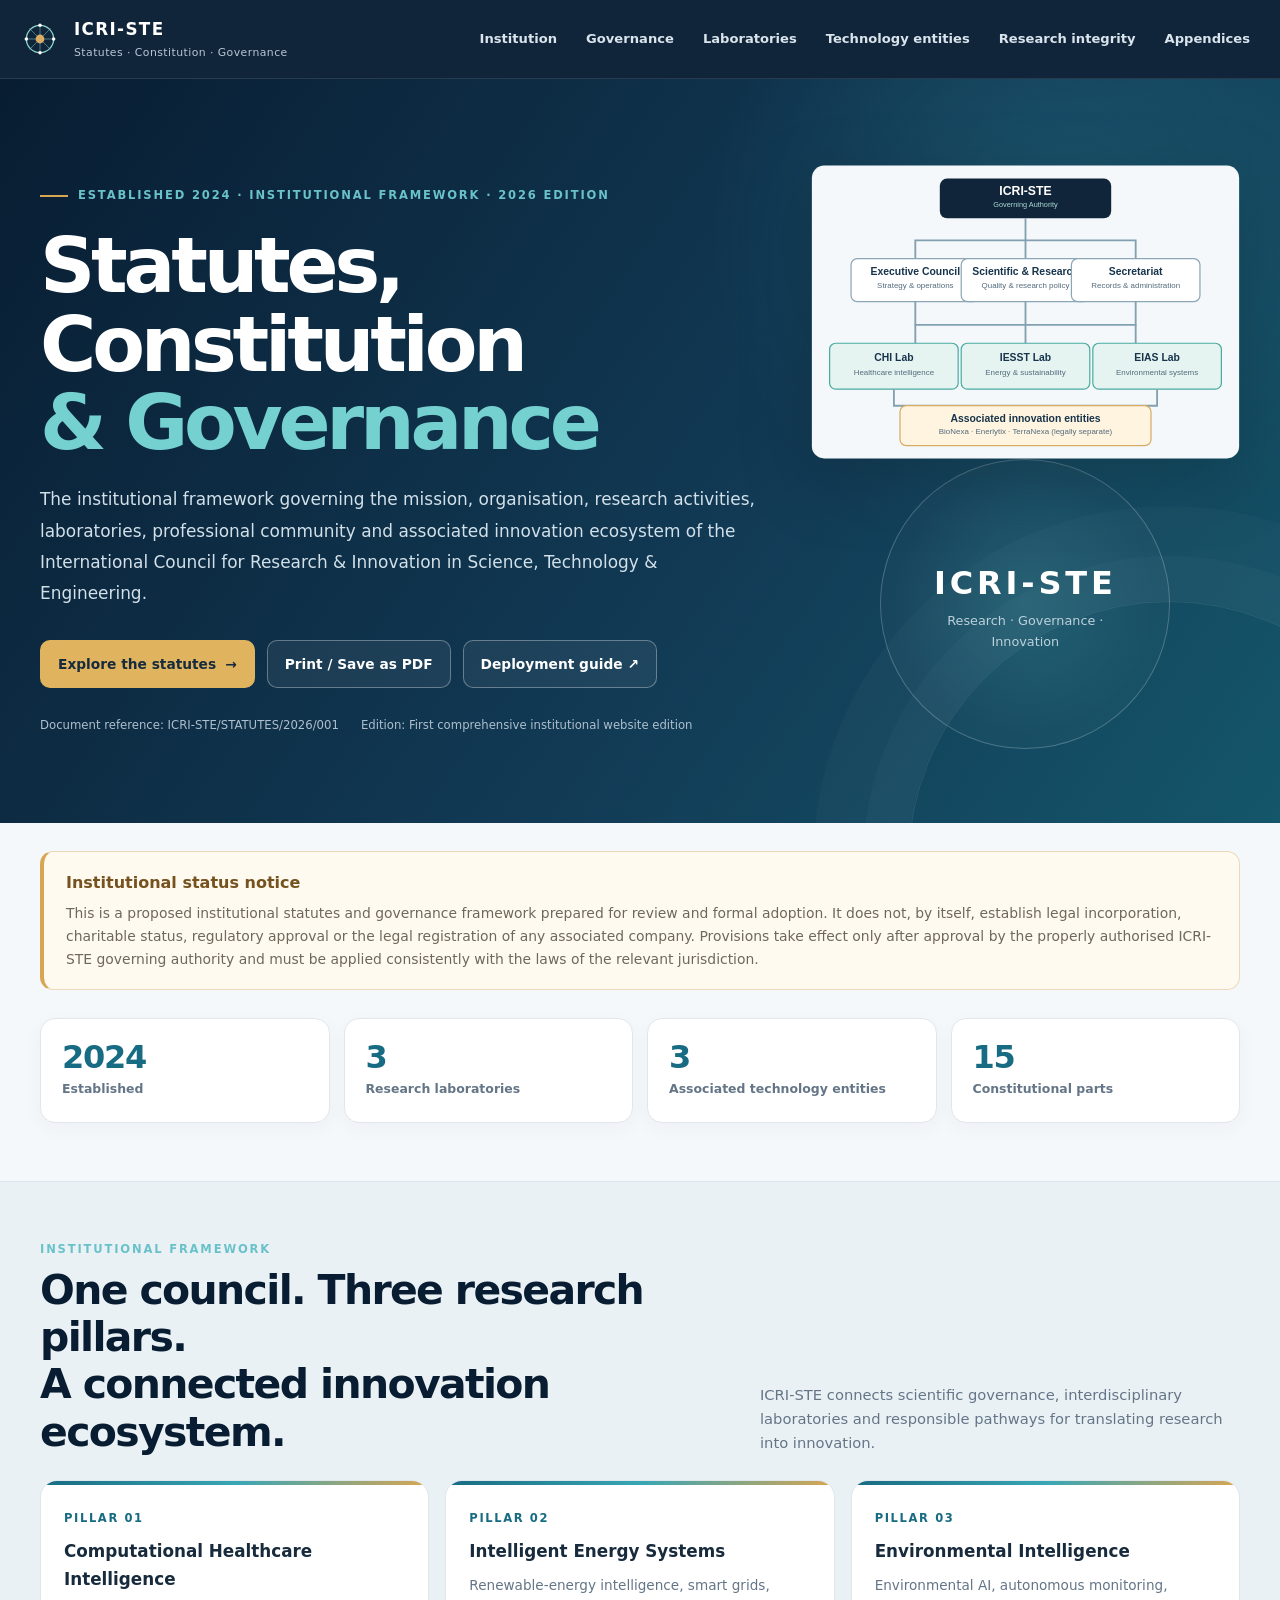
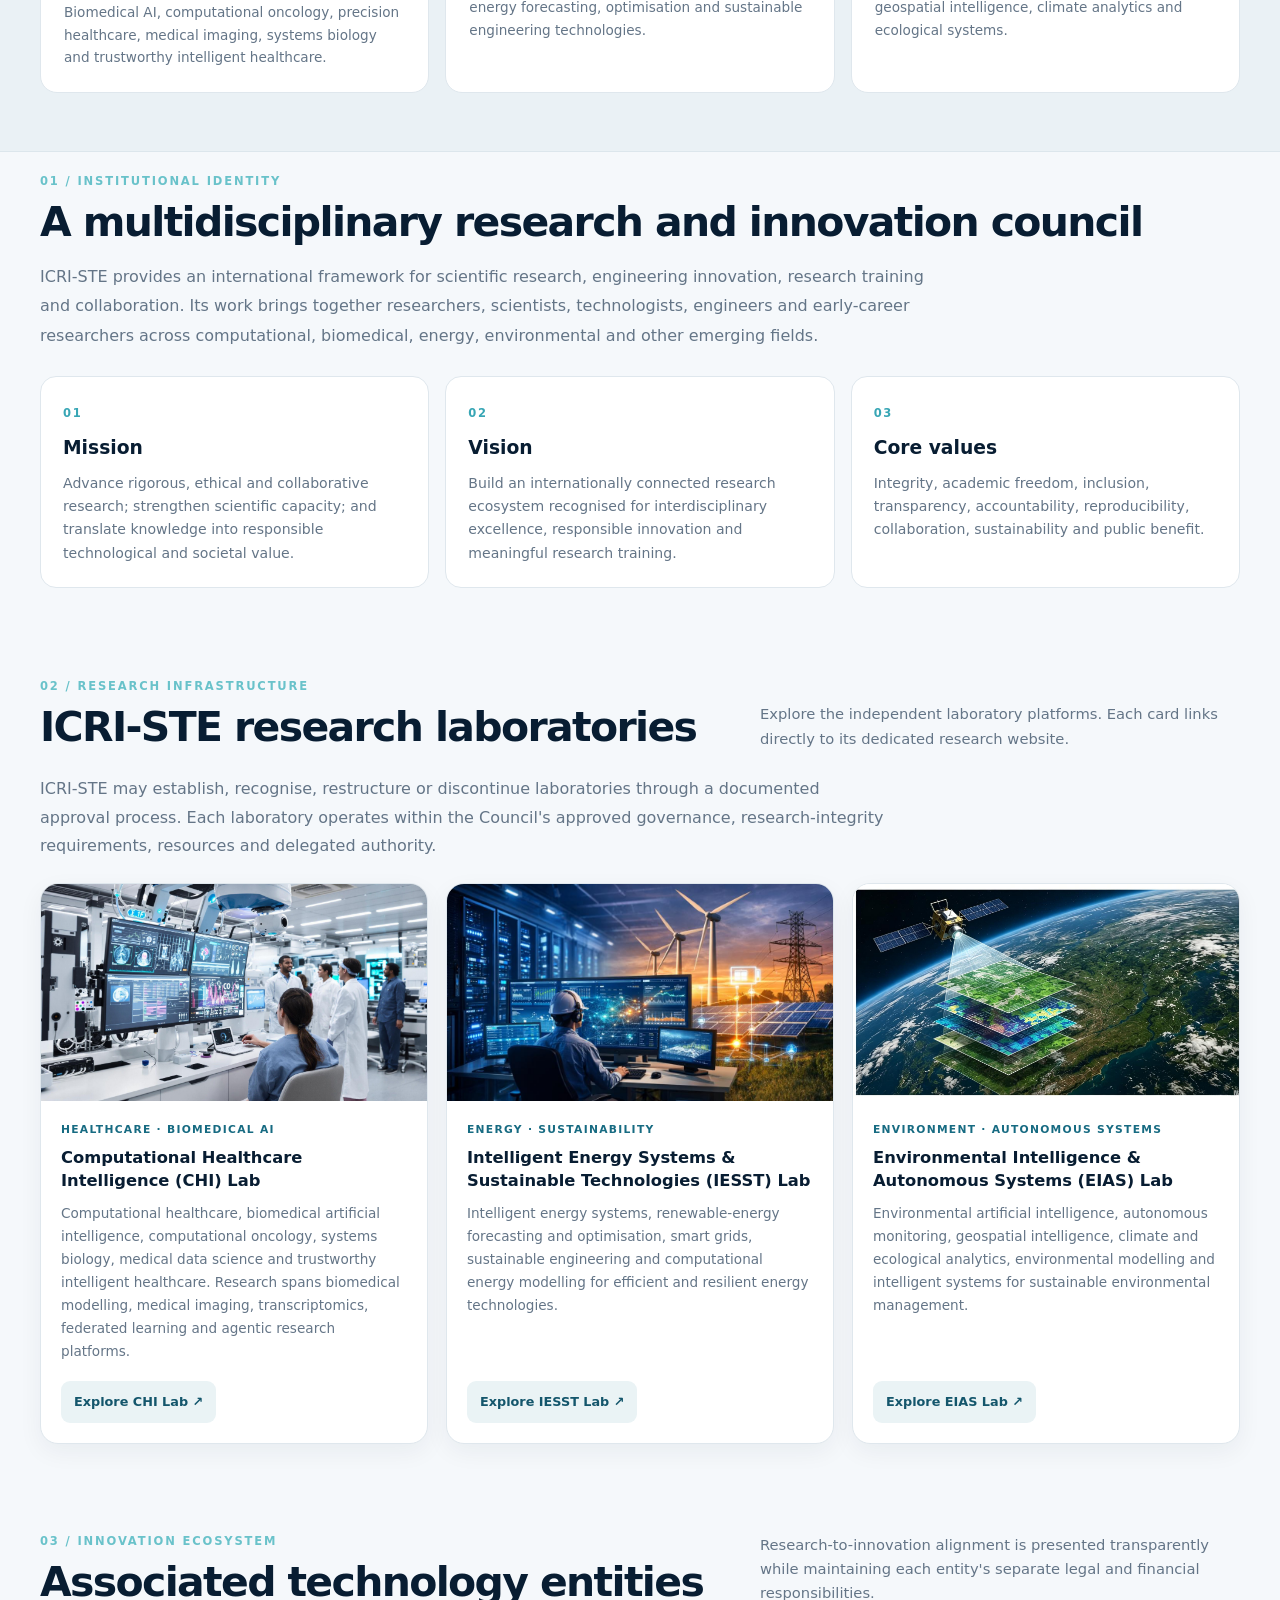
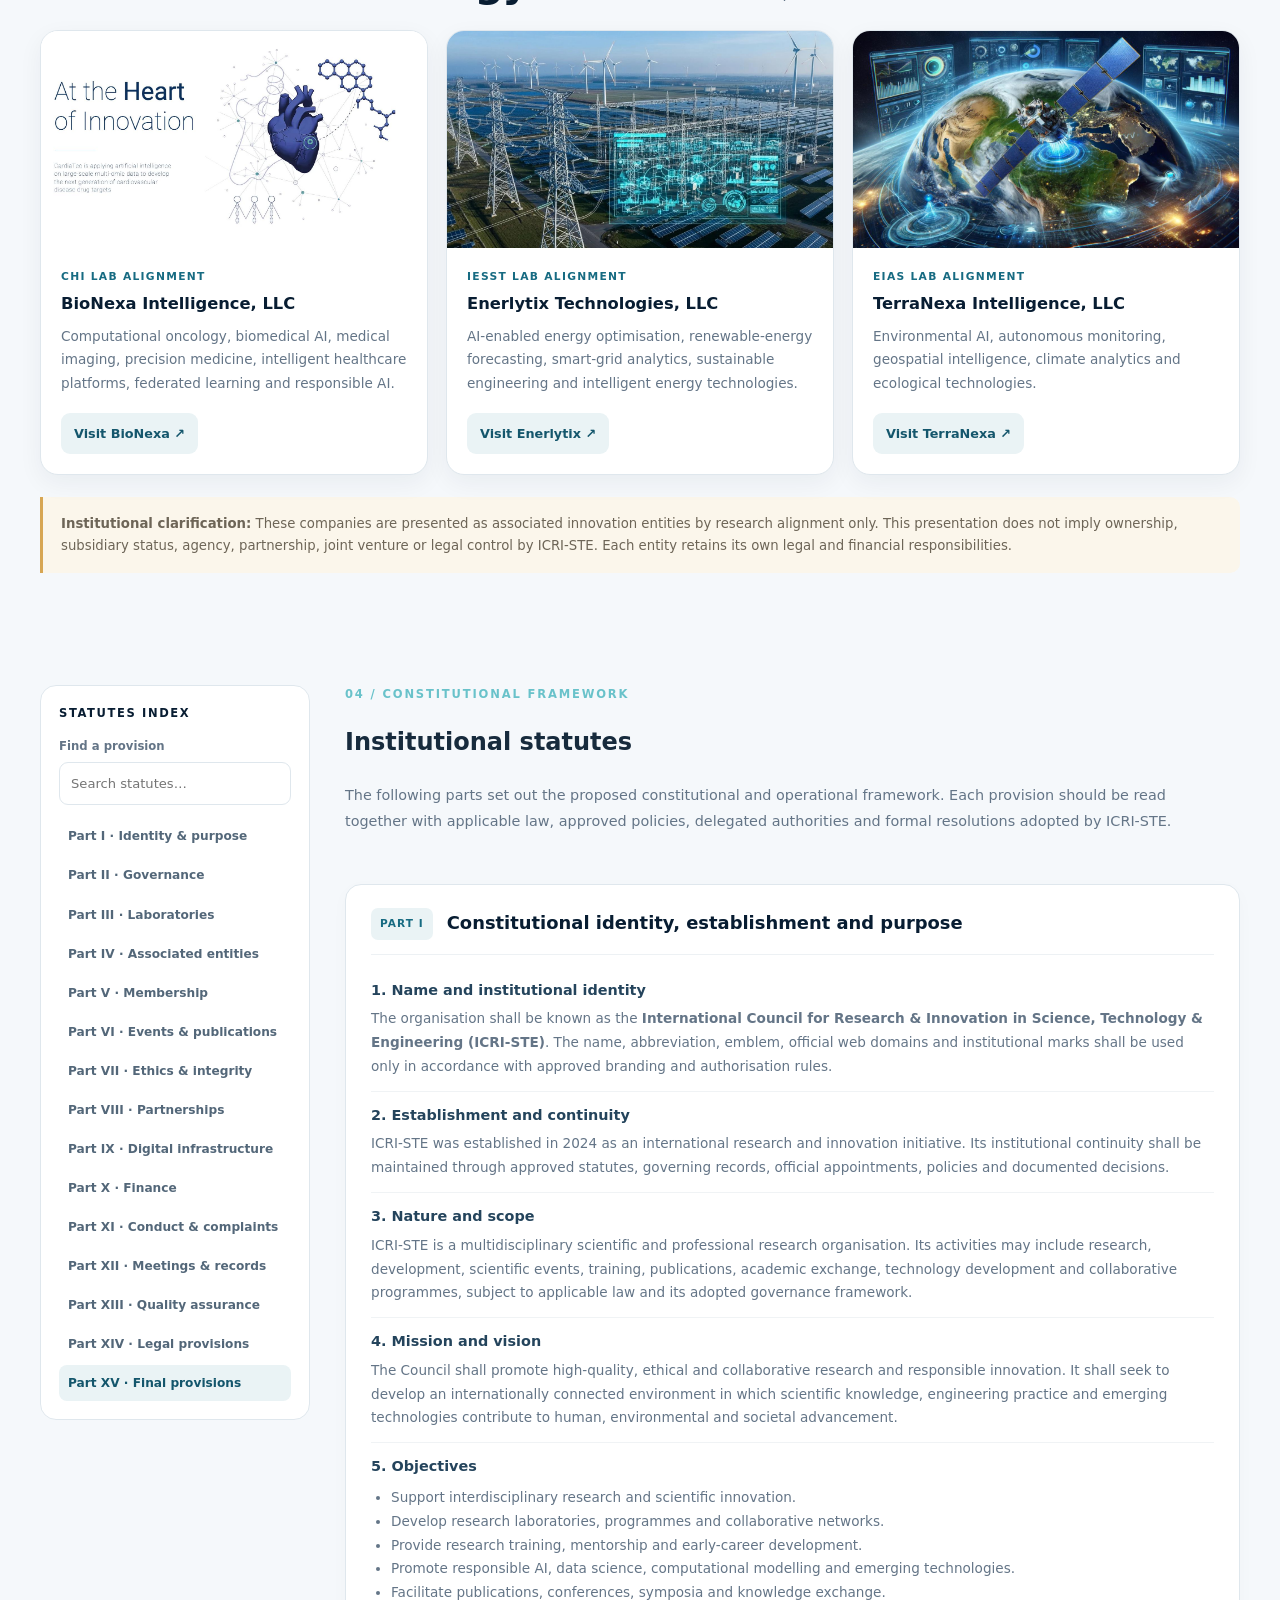
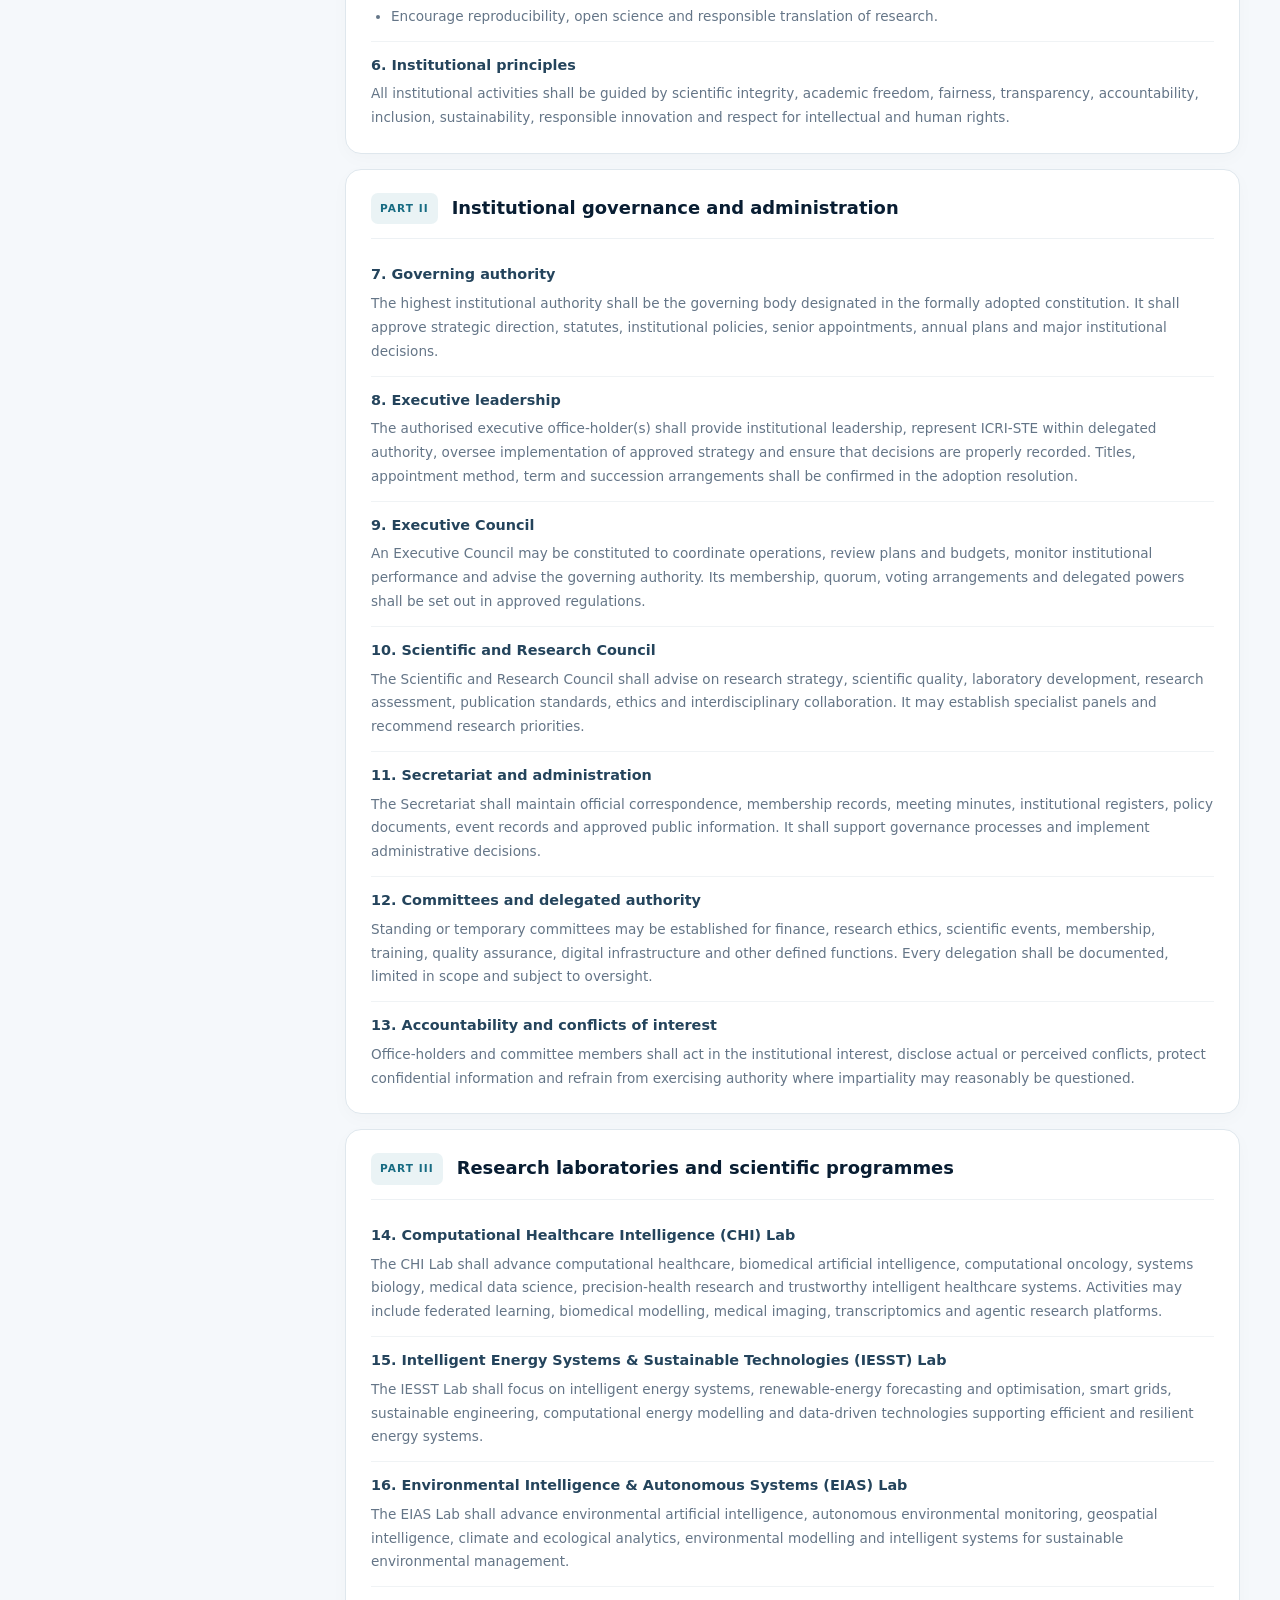
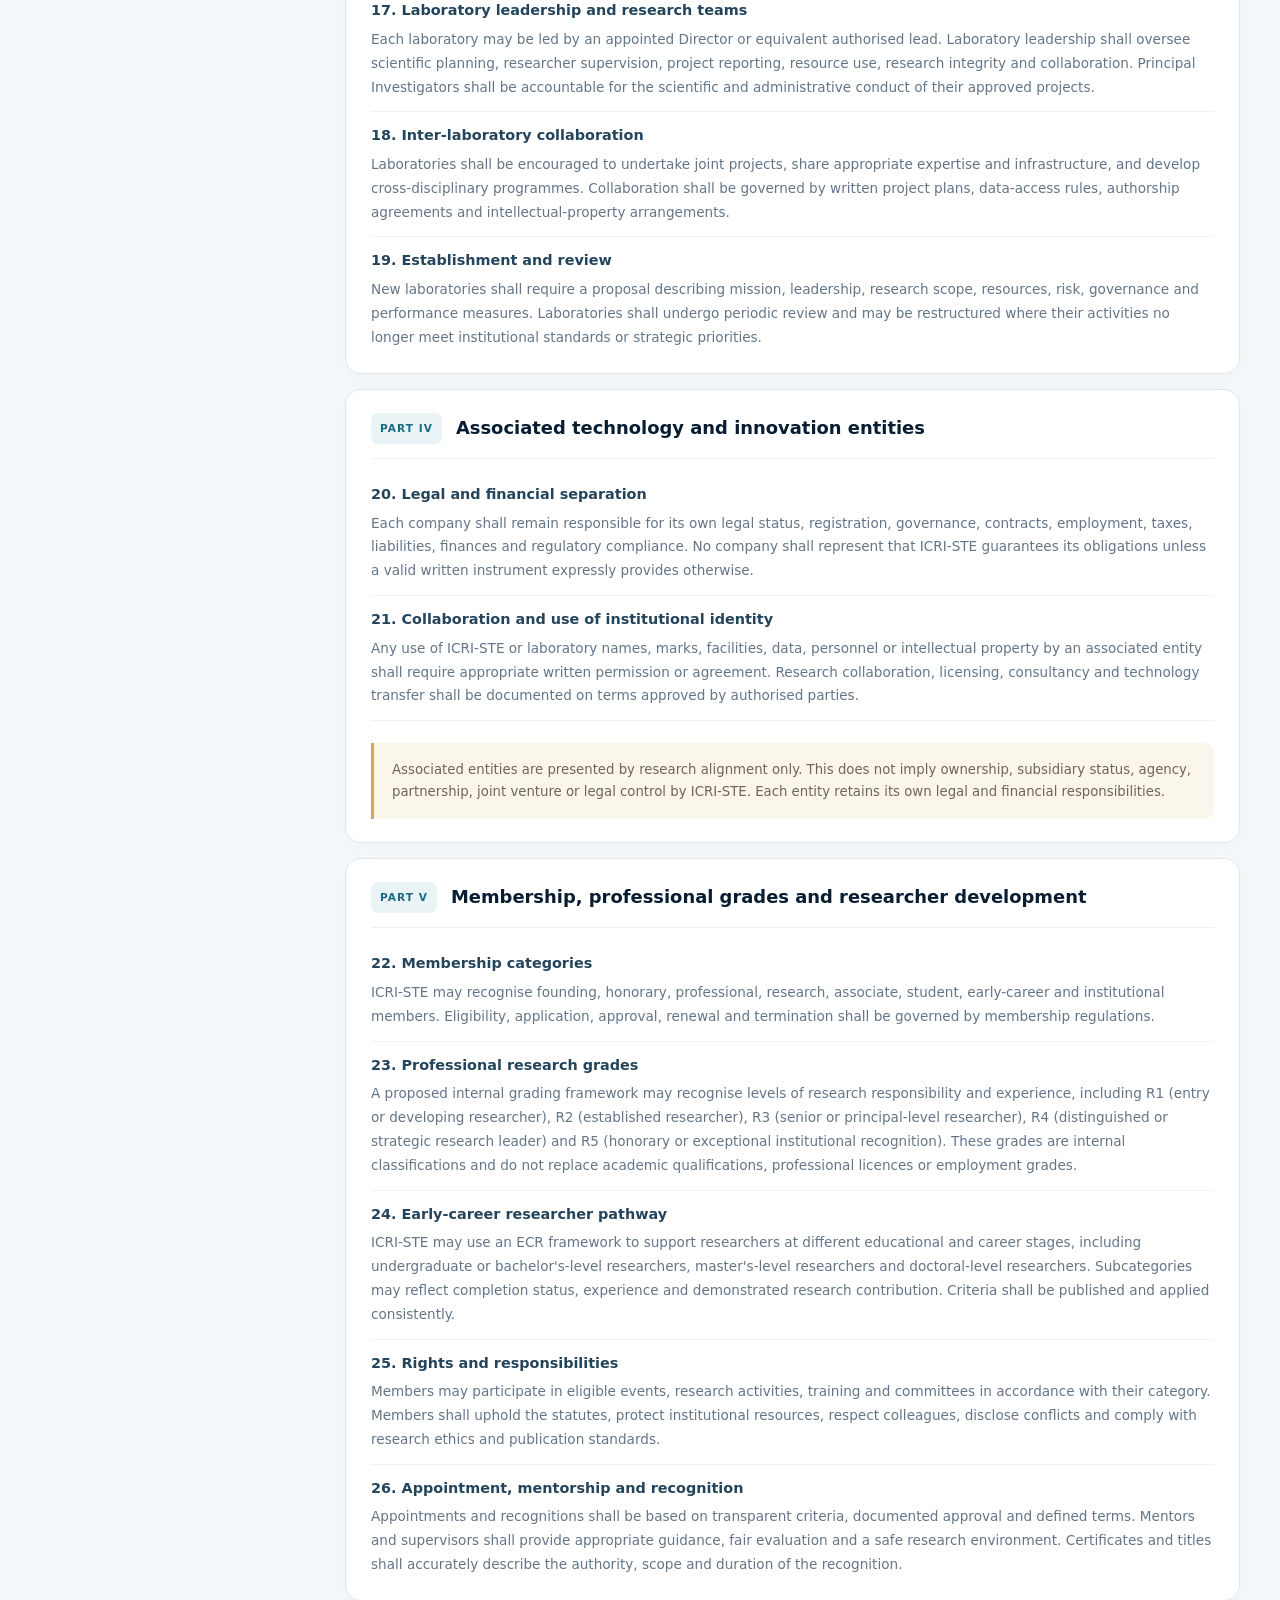
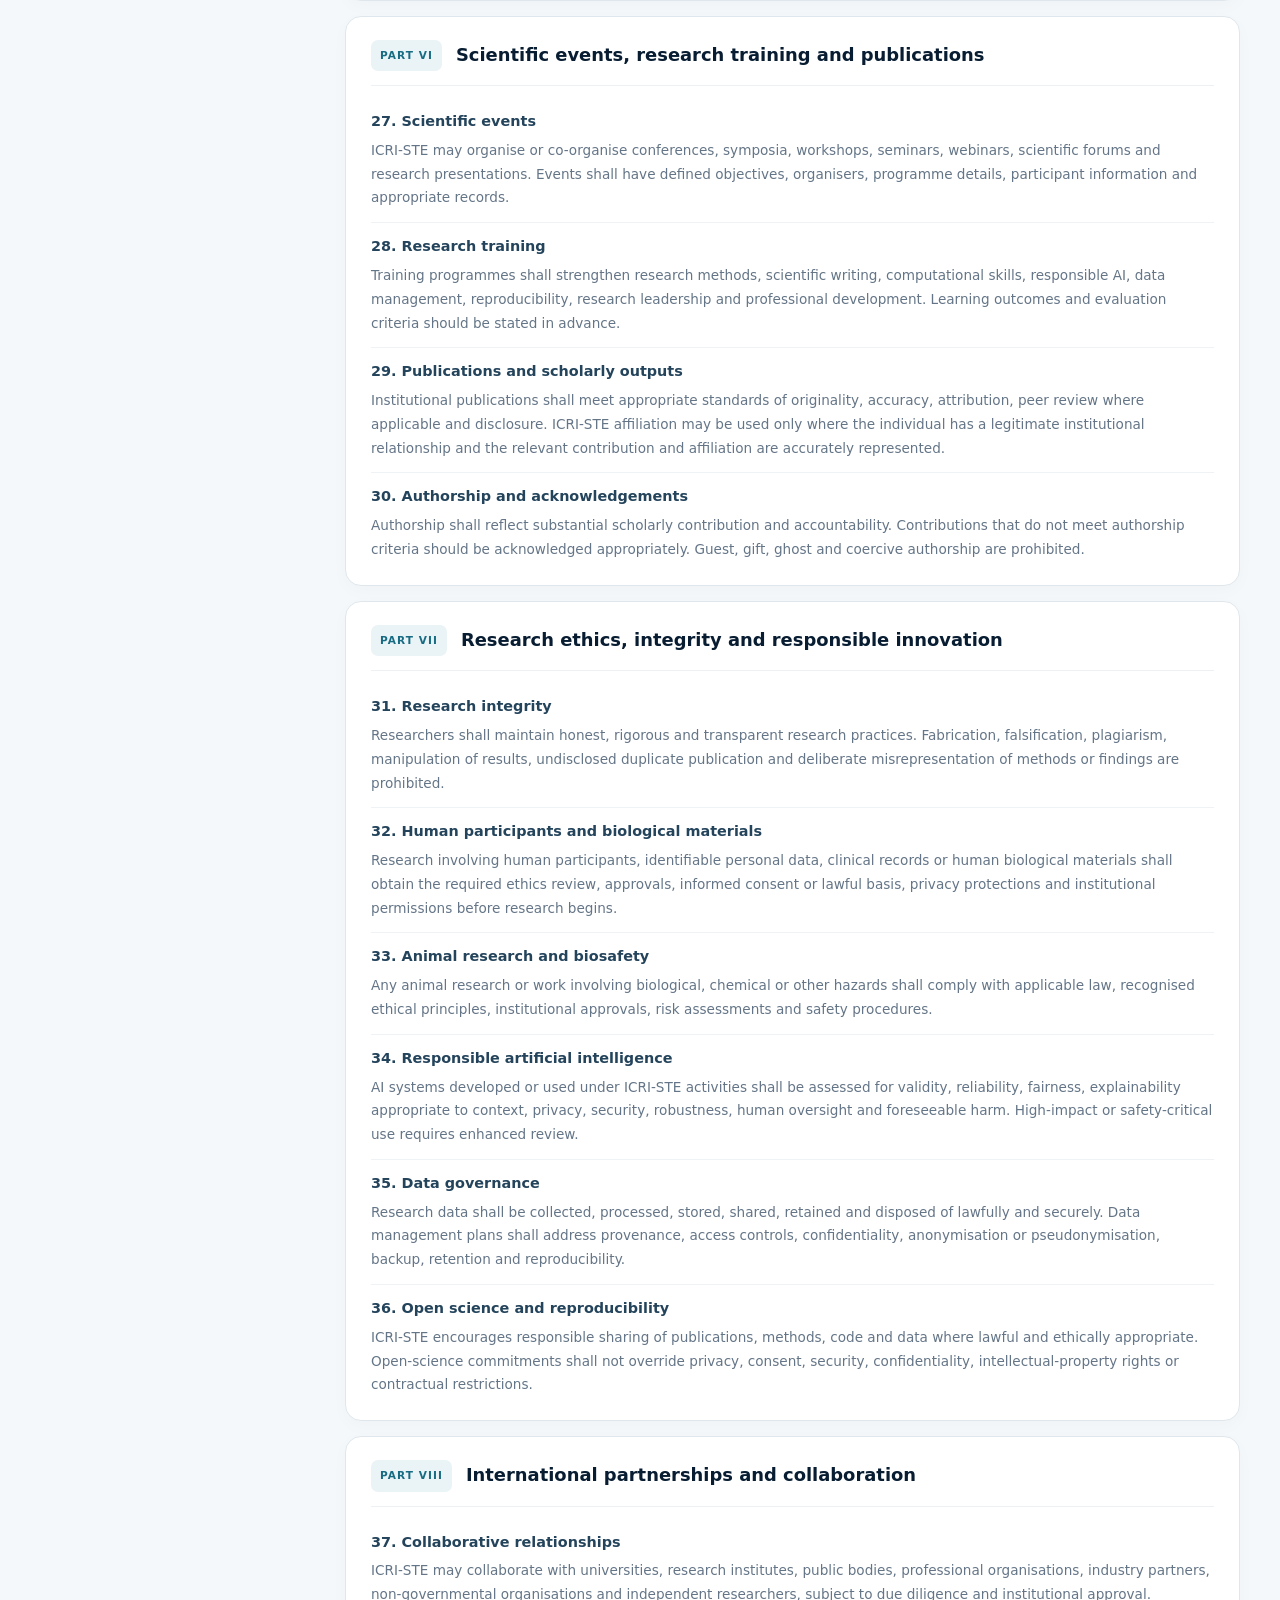
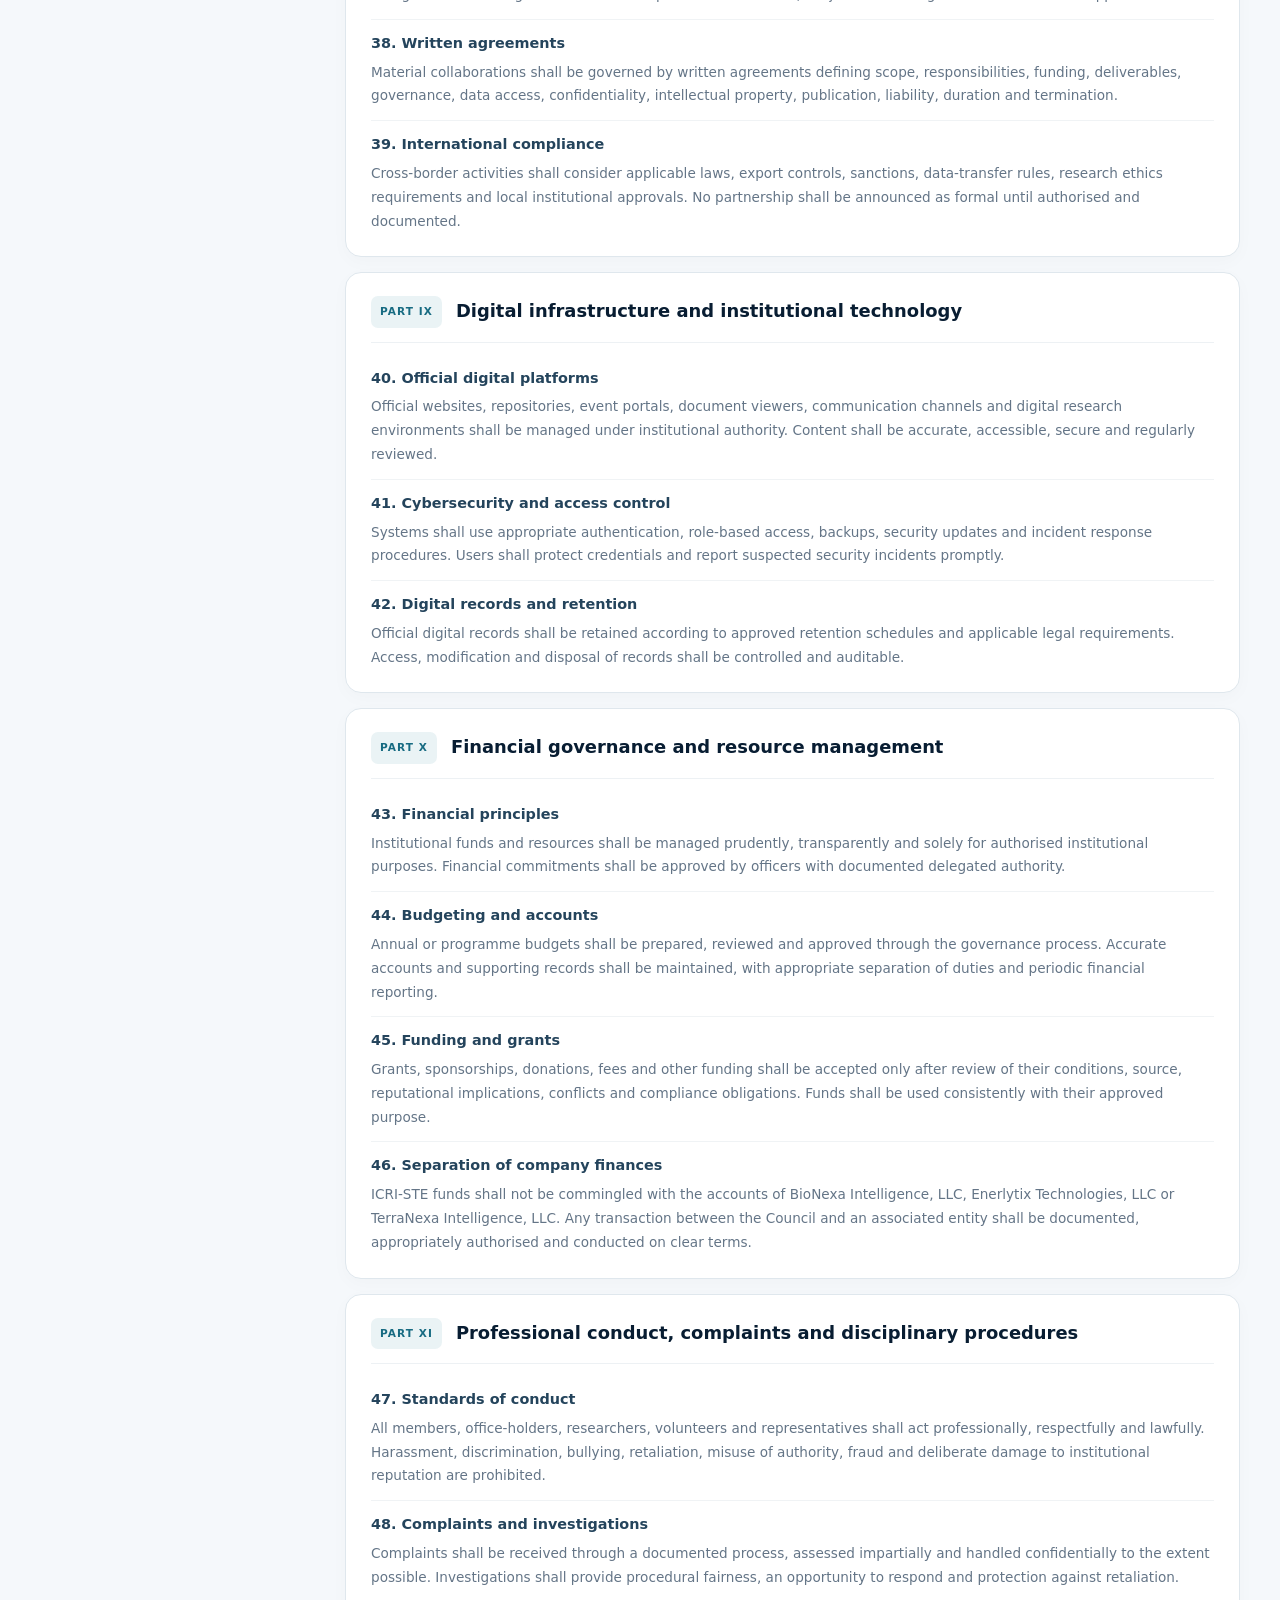
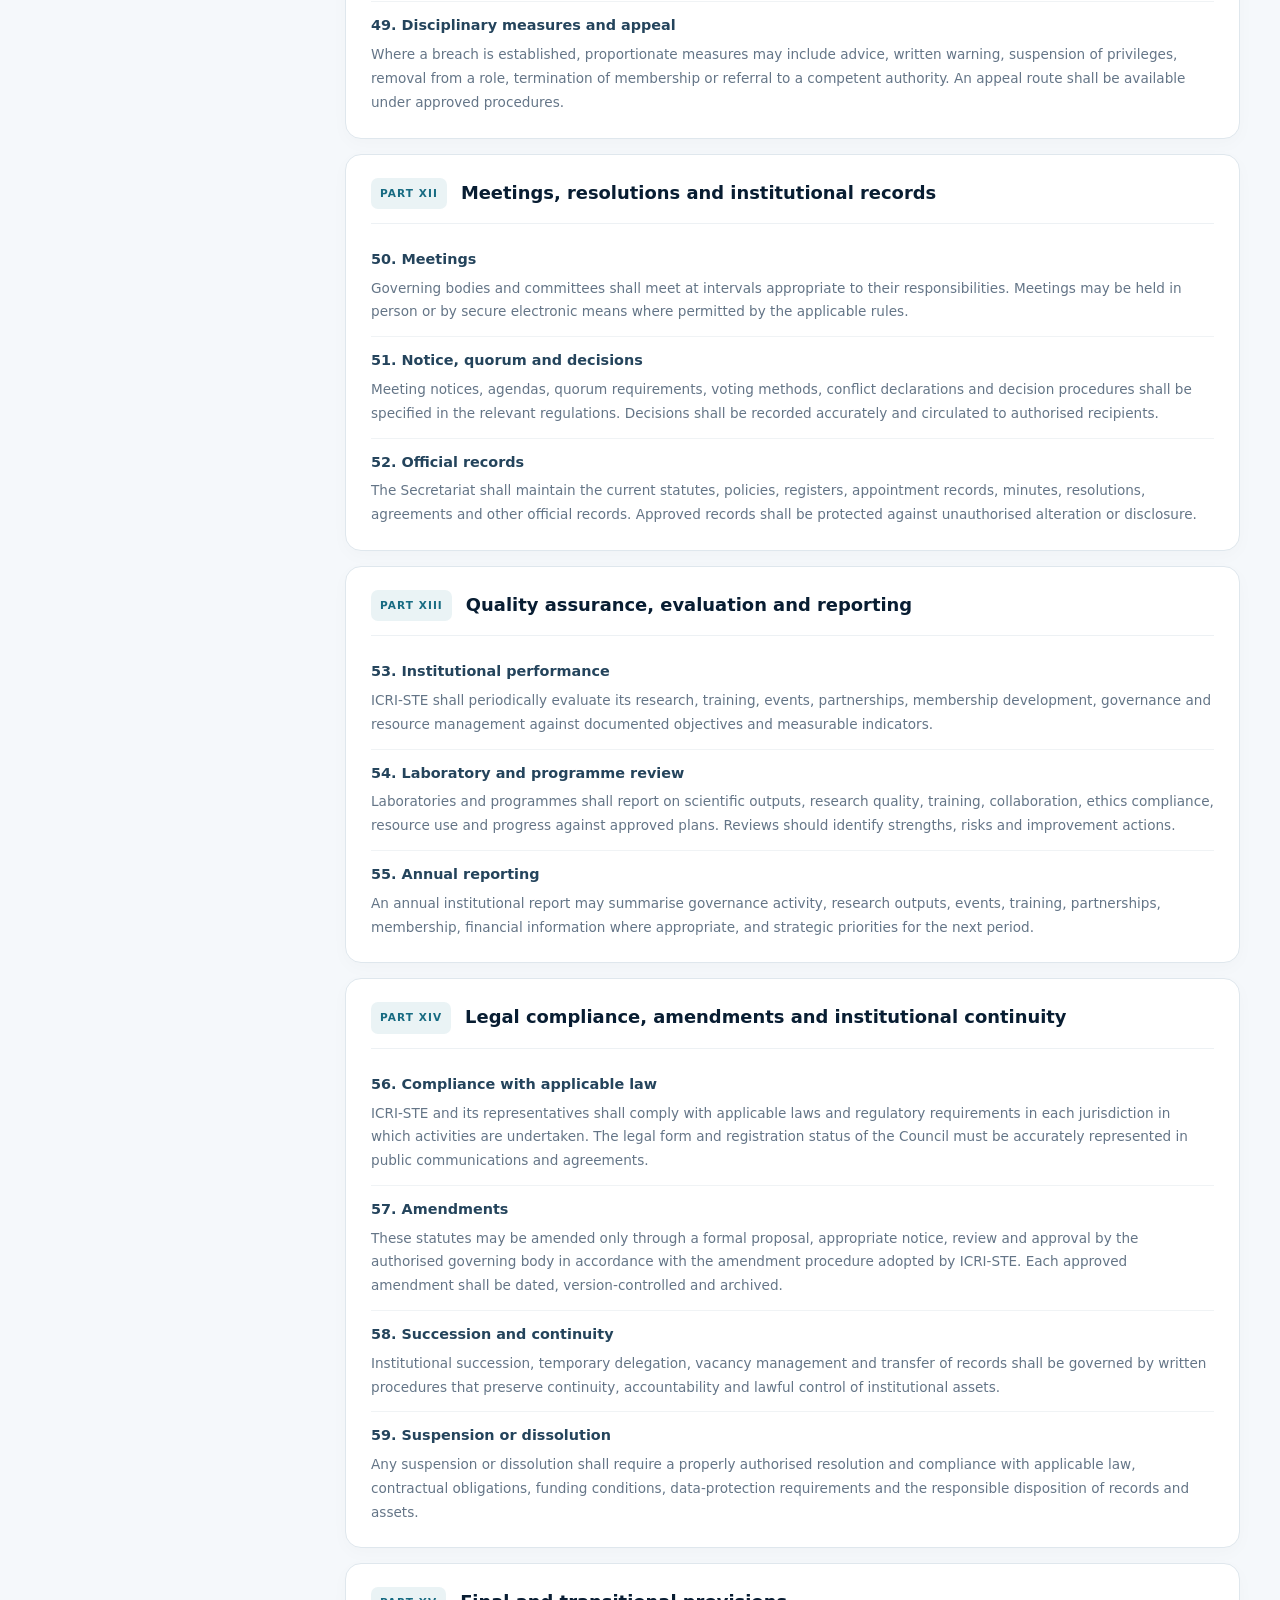
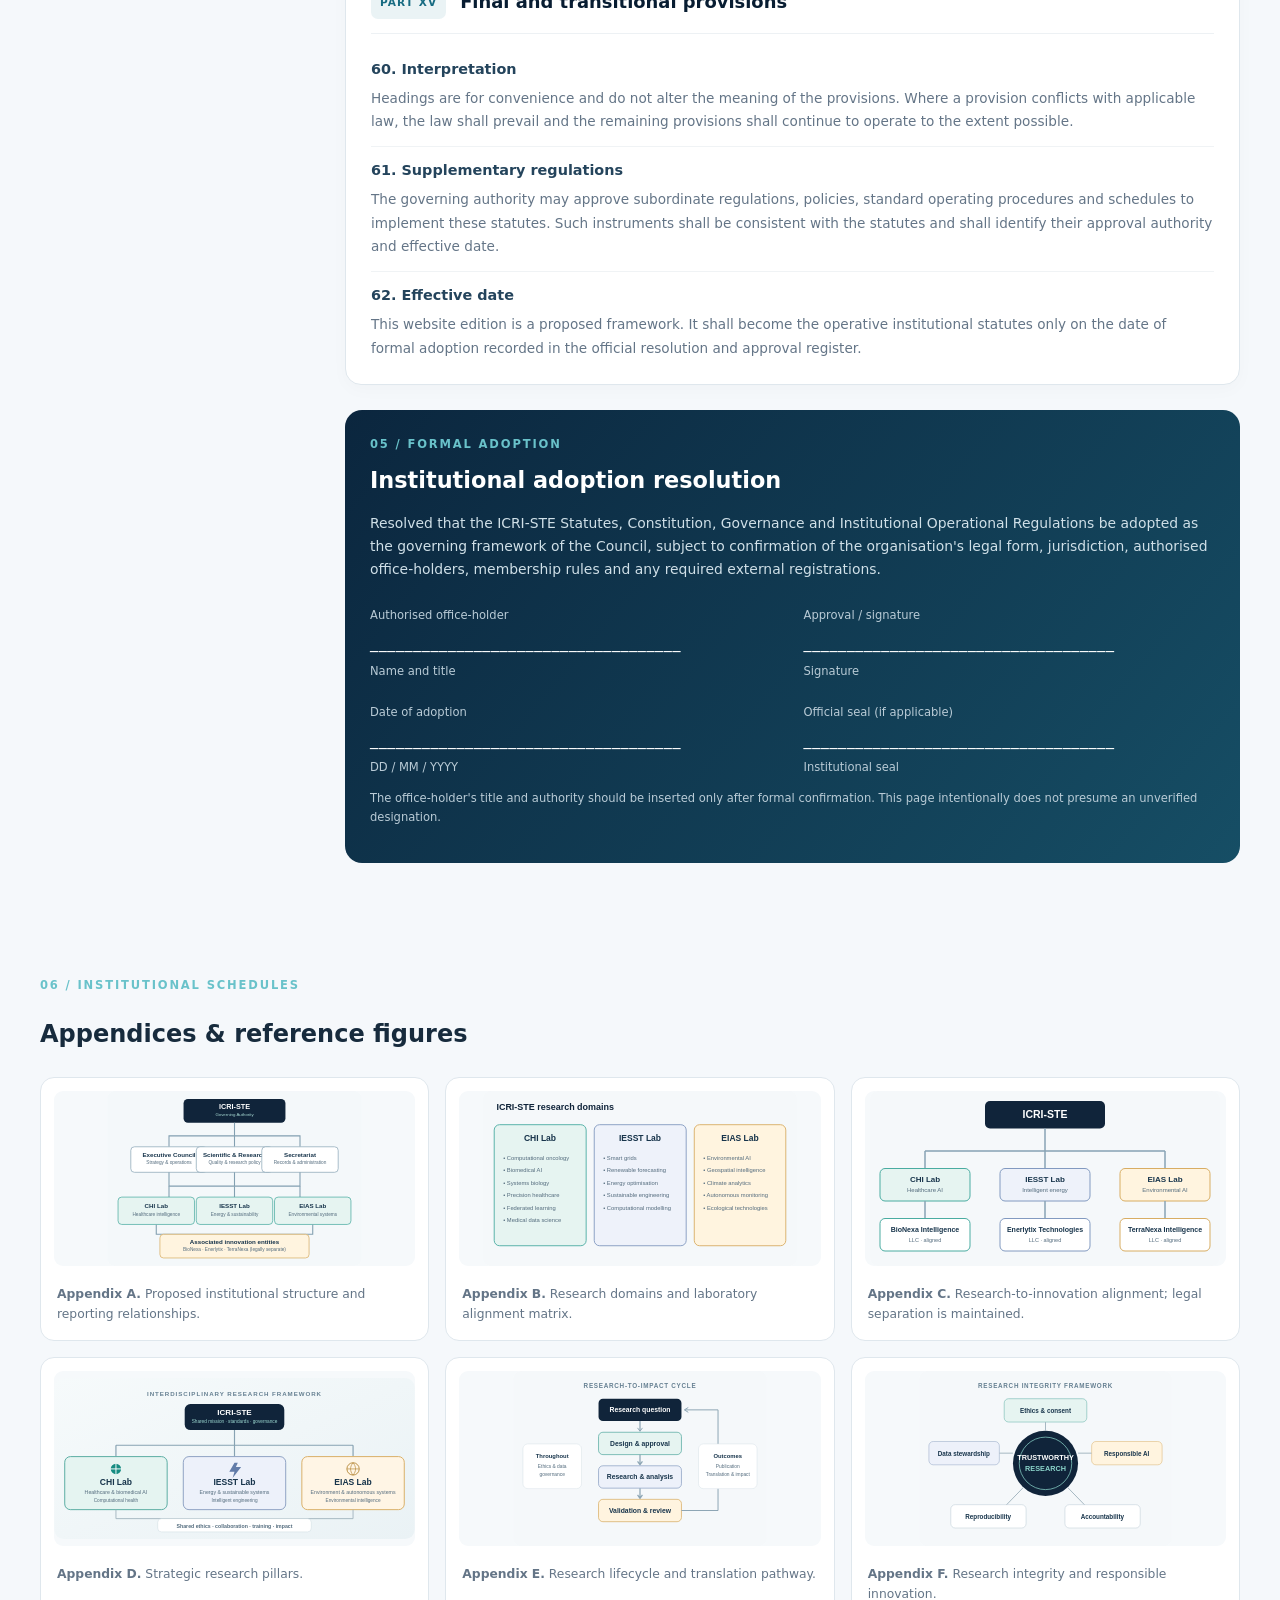
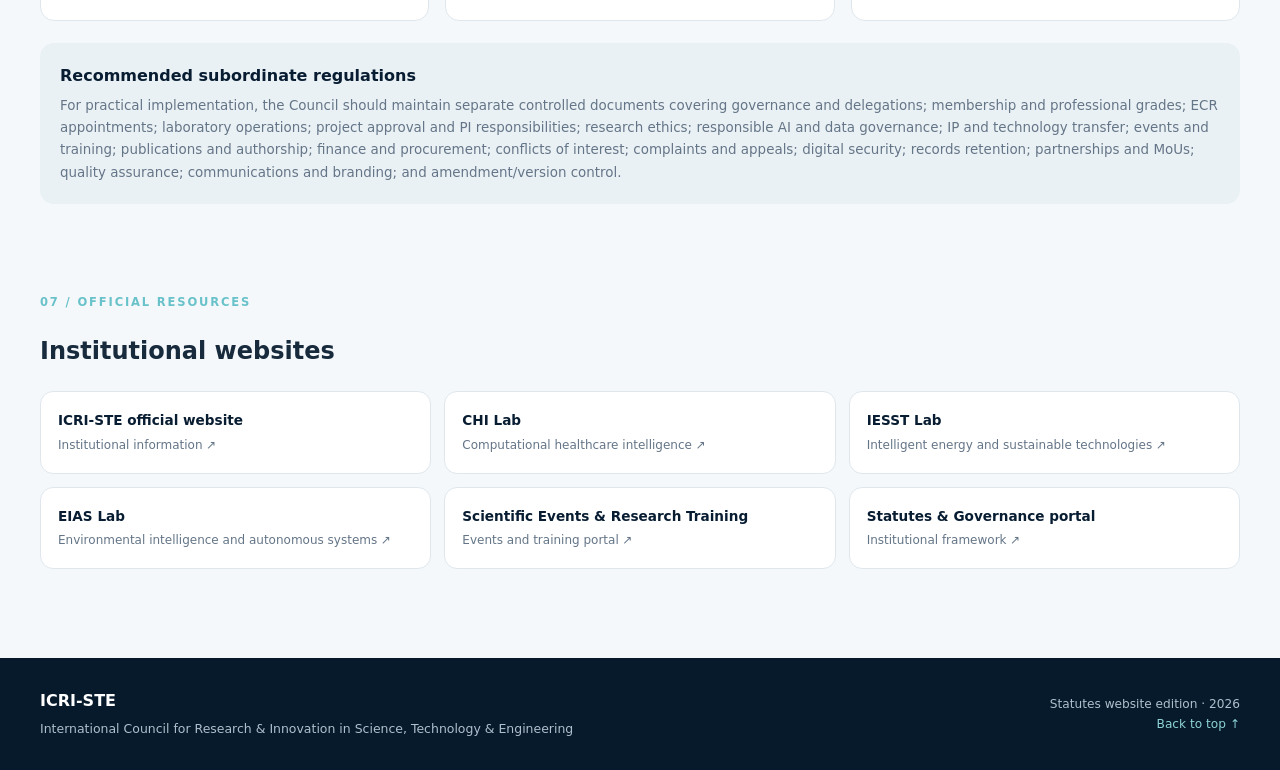
==== Index.html @ f2496698 "Add files via upload" ====
<!DOCTYPE html>
<html lang="en">
<head>
  <meta charset="UTF-8">
  <meta name="viewport" content="width=device-width, initial-scale=1">
  <meta name="description" content="ICRI-STE institutional statutes, constitution, governance framework, research laboratories, associated innovation entities and responsible research principles.">
  <meta name="theme-color" content="#081d32">
  <meta property="og:title" content="ICRI-STE | Statutes, Constitution & Governance">
  <meta property="og:description" content="The institutional framework for ICRI-STE governance, research laboratories and responsible innovation.">
  <meta property="og:type" content="website">
  <title>ICRI-STE | Statutes, Constitution & Governance</title>
  <link rel="icon" href="assets/icri-mark.svg" type="image/svg+xml">
  <style>
    :root{
      --navy:#081d32;--navy-2:#102b45;--blue:#176b82;--cyan:#38a6b5;
      --gold:#d7a653;--ink:#172b3d;--muted:#647587;--paper:#f5f8fb;
      --surface:#fff;--line:#dfe7ed;--shadow:0 18px 48px rgba(8,29,50,.09);
      --radius:20px;--max:1200px
    }
    *{box-sizing:border-box}
    html{scroll-behavior:smooth;scroll-padding-top:100px}
    body{margin:0;background:var(--paper);color:var(--ink);font-family:Inter,ui-sans-serif,system-ui,-apple-system,"Segoe UI",sans-serif;line-height:1.65}
    a{color:inherit}button,input{font:inherit}
    .wrap{width:min(var(--max),calc(100% - 42px));margin-inline:auto}
    .site-header{position:sticky;top:0;z-index:100;background:rgba(8,29,50,.96);backdrop-filter:blur(16px);border-bottom:1px solid rgba(255,255,255,.1)}
    .header-inner{width:min(1320px,calc(100% - 36px));margin:auto;min-height:78px;display:flex;align-items:center;justify-content:space-between;gap:24px}
    .brand{display:flex;align-items:center;gap:12px;text-decoration:none;color:#fff;min-width:230px}
    .brand img{width:44px;height:44px;object-fit:contain}
    .brand strong{display:block;font-size:1.05rem;letter-spacing:.08em}
    .brand small{display:block;color:#b7c7d5;font-size:.68rem;letter-spacing:.04em}
    .top-nav{display:flex;align-items:center;gap:5px}
    .top-nav a{color:#d9e4ec;text-decoration:none;font-size:.82rem;font-weight:650;padding:10px 12px;border-radius:9px;transition:.2s}
    .top-nav a:hover,.top-nav a:focus-visible{background:rgba(255,255,255,.1);color:#fff}
    .menu-toggle{display:none;background:transparent;border:1px solid rgba(255,255,255,.25);color:#fff;border-radius:10px;padding:8px 12px}
    .hero{position:relative;overflow:hidden;background:radial-gradient(circle at 82% 20%,rgba(56,166,181,.22),transparent 28%),linear-gradient(125deg,#081d32 0%,#123b56 60%,#14566a 100%);color:#fff}
    .hero:after{content:"";position:absolute;width:520px;height:520px;border:1px solid rgba(255,255,255,.09);border-radius:50%;right:-150px;bottom:-300px;box-shadow:0 0 0 45px rgba(255,255,255,.025),0 0 0 95px rgba(255,255,255,.02)}
    .hero-inner{position:relative;z-index:1;width:min(var(--max),calc(100% - 42px));margin:auto;padding:86px 0 74px;display:grid;grid-template-columns:1.25fr .75fr;align-items:center;gap:55px}
    .eyebrow,.section-kicker{font-size:.72rem;font-weight:800;letter-spacing:.16em;text-transform:uppercase;color:#69c2ca}
    .eyebrow{display:inline-flex;align-items:center;gap:10px}
    .eyebrow:before{content:"";width:28px;height:2px;background:var(--gold)}
    h1{font-size:clamp(2.8rem,6vw,5.3rem);line-height:1.02;letter-spacing:-.055em;margin:22px 0}
    h1 em{font-style:normal;color:#75d0d0}
    .hero-lead{max-width:720px;color:#d2e0e9;font-size:1.06rem;line-height:1.85;margin:0}
    .hero-actions{display:flex;flex-wrap:wrap;gap:12px;margin-top:30px}
    .button{display:inline-flex;align-items:center;justify-content:center;gap:9px;padding:12px 17px;border-radius:10px;text-decoration:none;font-weight:750;font-size:.86rem;border:1px solid transparent;cursor:pointer}
    .button.primary{background:#e0b45f;color:#172b3d}.button.secondary{border-color:rgba(255,255,255,.32);color:#fff;background:rgba(255,255,255,.06)}
    .button:hover{transform:translateY(-2px)}
    .hero-meta{display:flex;flex-wrap:wrap;gap:10px 22px;margin-top:28px;color:#aebfcd;font-size:.73rem}
    .hero-art{min-height:290px;display:grid;place-items:center}
    .hero-art img{width:min(100%,430px);max-height:360px;object-fit:contain;filter:drop-shadow(0 20px 35px rgba(0,0,0,.2))}
    .hero-placeholder{width:290px;aspect-ratio:1;border:1px solid rgba(255,255,255,.22);border-radius:50%;display:grid;place-items:center;text-align:center;padding:35px;background:radial-gradient(circle,rgba(117,208,208,.18),rgba(255,255,255,.025) 65%)}
    .hero-placeholder strong{font-size:2rem;letter-spacing:.12em}.hero-placeholder span{display:block;color:#bcd1dc;font-size:.8rem}
    .notice{margin-top:28px;padding:18px 22px;border:1px solid #ead9b8;border-left:4px solid var(--gold);border-radius:13px;background:#fffaf0}
    .notice strong{color:#75521e}.notice p{margin:5px 0 0;color:#6e675b;font-size:.87rem}
    .stats{display:grid;grid-template-columns:repeat(4,1fr);gap:14px;margin:28px auto 58px}
    .stat{padding:21px;border:1px solid var(--line);border-radius:15px;background:#fff;box-shadow:0 6px 20px rgba(8,29,50,.035)}
    .stat b{display:block;font-size:2rem;line-height:1.1;color:var(--blue);letter-spacing:-.04em}.stat span{font-size:.78rem;color:var(--muted);font-weight:650}
    section.content-section{padding:34px 0 54px}
    .section-heading{display:flex;justify-content:space-between;align-items:end;gap:25px;margin-bottom:24px}
    .section-heading h2,.intro h2{font-size:clamp(1.8rem,3.2vw,2.7rem);line-height:1.15;letter-spacing:-.04em;margin:8px 0 0;color:var(--navy)}
    .section-heading>p{max-width:480px;margin:0;color:var(--muted);font-size:.92rem}
    .intro{padding:20px 0 55px}
    .intro>p{max-width:900px;color:var(--muted);line-height:1.85}
    .three-cards{display:grid;grid-template-columns:repeat(3,1fr);gap:16px;margin-top:25px}
    .info-card{background:#fff;border:1px solid var(--line);border-radius:16px;padding:22px}
    .card-index{font-size:.72rem;color:var(--cyan);font-weight:850;letter-spacing:.14em}
    .info-card h3{margin:8px 0;color:var(--navy)}.info-card p{margin:0;color:var(--muted);font-size:.88rem}
    .framework{background:#eaf1f5;border-block:1px solid #dce6ec;padding:58px 0}
    .framework-grid{display:grid;grid-template-columns:repeat(3,1fr);gap:16px}
    .framework-card{background:#fff;border:1px solid var(--line);border-radius:17px;padding:23px;position:relative;overflow:hidden}
    .framework-card:before{content:"";position:absolute;top:0;left:0;width:100%;height:4px;background:linear-gradient(90deg,var(--blue),var(--cyan),var(--gold))}
    .framework-card .number{font-size:.72rem;color:var(--blue);font-weight:850;letter-spacing:.14em}
    .framework-card h3{font-size:1.05rem;margin:8px 0}.framework-card p{font-size:.85rem;color:var(--muted);margin:0}
    .profile-intro{max-width:850px;color:var(--muted);line-height:1.8;margin:8px 0 22px}
    .profile-grid{display:grid;grid-template-columns:repeat(3,minmax(0,1fr));gap:18px}
    .profile-card{min-width:0;overflow:hidden;border:1px solid var(--line);border-radius:18px;background:#fff;box-shadow:0 8px 25px rgba(8,29,50,.055);display:flex;flex-direction:column;transition:transform .22s,box-shadow .22s}
    .profile-card:hover{transform:translateY(-5px);box-shadow:var(--shadow)}
    .profile-image-wrap{aspect-ratio:16/9;overflow:hidden;background:linear-gradient(135deg,#dce8ed,#eef3f6)}
    .profile-image{width:100%;height:100%;object-fit:cover;display:block;transition:transform .4s}
    .profile-card:hover .profile-image{transform:scale(1.04)}
    .profile-body{padding:20px;display:flex;flex-direction:column;align-items:flex-start;flex:1}
    .profile-kicker{font-size:.67rem;letter-spacing:.12em;text-transform:uppercase;font-weight:850;color:var(--blue);margin-bottom:8px}
    .profile-body h3{font-size:1.02rem;line-height:1.4;margin:0 0 9px;color:var(--navy)}
    .profile-body p{font-size:.85rem;line-height:1.7;color:var(--muted);margin:0 0 18px}
    .profile-link{display:inline-flex;align-items:center;gap:8px;margin-top:auto;padding:10px 13px;border-radius:9px;background:#eaf3f5;color:#14566c;font-size:.8rem;font-weight:800;text-decoration:none}
    .profile-link:hover{background:var(--blue);color:#fff}
    .profile-note{margin:22px 0 0;padding:16px 18px;border-left:3px solid var(--gold);border-radius:0 10px 10px 0;background:#fbf6eb;color:#6d6557;font-size:.83rem}
    .statute-layout{display:grid;grid-template-columns:270px minmax(0,1fr);gap:35px;align-items:start;padding:58px 0}
    .sidebar{position:sticky;top:98px;background:#fff;border:1px solid var(--line);border-radius:16px;padding:18px;max-height:calc(100vh - 120px);overflow:auto}
    .sidebar-title{font-size:.72rem;letter-spacing:.14em;font-weight:900;color:var(--navy);margin-bottom:14px}
    .search-label{display:block;font-size:.73rem;color:var(--muted);font-weight:700;margin-bottom:6px}
    #searchInput{width:100%;border:1px solid var(--line);border-radius:9px;padding:10px 11px;outline:none;font-size:.82rem;margin-bottom:13px}
    #searchInput:focus{border-color:var(--cyan);box-shadow:0 0 0 3px rgba(56,166,181,.13)}
    #sectionNav{display:grid;gap:3px}
    #sectionNav a{padding:8px 9px;border-radius:8px;text-decoration:none;color:#536779;font-size:.76rem;font-weight:650}
    #sectionNav a:hover,#sectionNav a.active{background:#eaf3f5;color:#14566c}
    .statute-content{min-width:0}
    .section-intro{color:var(--muted);font-size:.9rem;line-height:1.8;max-width:850px}
    .search-status{font-size:.78rem;color:var(--blue);min-height:20px;margin:12px 0}
    .part{background:#fff;border:1px solid var(--line);border-radius:16px;padding:23px 25px;margin:15px 0;box-shadow:0 5px 18px rgba(8,29,50,.025)}
    .part-head{display:flex;align-items:flex-start;gap:14px;padding-bottom:14px;border-bottom:1px solid #edf1f4;margin-bottom:12px}
    .part-head>span{flex:0 0 auto;background:#eaf3f5;color:var(--blue);font-size:.66rem;font-weight:900;letter-spacing:.1em;padding:7px 9px;border-radius:7px}
    .part-head h3{margin:2px 0 0;color:var(--navy);font-size:1.12rem;line-height:1.4}
    .clause{padding:12px 0;border-bottom:1px solid #f0f3f5}.clause:last-child{border-bottom:0;padding-bottom:0}
    .clause h4{margin:0 0 5px;color:#24445c;font-size:.9rem}
    .clause p,.clause ul{margin:0;color:#647587;font-size:.85rem;line-height:1.75}
    .clause ul{padding-left:20px;margin-top:7px}
    .part[hidden],.clause[hidden]{display:none!important}
    .adoption{margin-top:25px;padding:25px;border-radius:17px;background:linear-gradient(130deg,#0b263e,#164e65);color:#fff}
    .adoption h3{font-size:1.4rem;margin:8px 0}.adoption p{color:#d0e0e8;font-size:.87rem}
    .signature-grid{display:grid;grid-template-columns:repeat(2,1fr);gap:22px;margin-top:25px}
    .signature-grid div{display:grid;gap:5px}.signature-grid span,.signature-grid small{font-size:.72rem;color:#b9cbd6}.signature-grid b{font-weight:400;letter-spacing:.04em;color:#fff}
    .fine-print{font-size:.72rem!important;color:#b9cbd6!important}
    .appendices{padding:55px 0}
    .figure-grid{display:grid;grid-template-columns:repeat(3,1fr);gap:16px;margin-top:22px}
    .figure-grid figure{margin:0;padding:13px;background:#fff;border:1px solid var(--line);border-radius:14px}
    .figure-grid img{width:100%;height:175px;object-fit:contain;background:#f6f9fb;border-radius:9px}
    .figure-grid figcaption{font-size:.77rem;color:var(--muted);padding:10px 3px 2px}
    .regulations-note{margin-top:22px;padding:20px;border-radius:14px;background:#eaf1f5}
    .regulations-note h3{margin:0 0 6px;color:var(--navy);font-size:1rem}.regulations-note p{margin:0;color:var(--muted);font-size:.84rem}
    .resource-links{display:grid;grid-template-columns:repeat(3,1fr);gap:13px;margin-top:20px}
    .resource-links a{padding:17px;border:1px solid var(--line);border-radius:13px;background:#fff;text-decoration:none;display:flex;flex-direction:column;gap:4px}
    .resource-links a:hover{border-color:#8bbbc5;transform:translateY(-2px)}
    .resource-links b{color:var(--navy);font-size:.85rem}.resource-links span{font-size:.75rem;color:var(--muted)}
    .footer{background:#071a2c;color:#fff;margin-top:35px}
    .footer-inner{padding:30px 0;display:flex;justify-content:space-between;gap:25px;align-items:center}
    .footer p{max-width:650px;margin:5px 0 0;color:#aebfcd;font-size:.78rem}.footer-right{text-align:right;color:#aebfcd;font-size:.76rem}.footer a{color:#8dd3d5;text-decoration:none}
    .back-top{position:fixed;right:22px;bottom:22px;width:43px;height:43px;border:0;border-radius:50%;background:var(--blue);color:#fff;font-size:1.2rem;box-shadow:0 8px 22px rgba(8,29,50,.2);cursor:pointer;opacity:0;pointer-events:none;transition:.2s}
    .back-top.visible{opacity:1;pointer-events:auto}
    @media(max-width:980px){.top-nav{gap:0}.top-nav a{padding:9px 8px;font-size:.76rem}.hero-inner{gap:25px}.statute-layout{grid-template-columns:230px minmax(0,1fr);gap:22px}}
    @media(max-width:780px){
      .menu-toggle{display:block}.top-nav{display:none;position:absolute;left:0;right:0;top:78px;background:#081d32;padding:12px 20px 18px;flex-direction:column;align-items:stretch;border-top:1px solid rgba(255,255,255,.1)}
      .top-nav.open{display:flex}.top-nav a{padding:11px 12px}
      .hero-inner{grid-template-columns:1fr;padding:65px 0 55px}.hero-art{min-height:180px}.hero-art img{max-height:230px}
      .stats{grid-template-columns:repeat(2,1fr);margin-bottom:35px}.three-cards,.framework-grid{grid-template-columns:1fr}
      .profile-grid{grid-template-columns:repeat(2,minmax(0,1fr))}
      .statute-layout{grid-template-columns:1fr;padding-top:35px}.sidebar{position:relative;top:auto;max-height:none}
      #sectionNav{grid-template-columns:repeat(2,1fr)}
      .figure-grid{grid-template-columns:repeat(2,1fr)}.resource-links{grid-template-columns:1fr}
    }
    @media(max-width:540px){
      .wrap{width:min(100% - 28px,var(--max))}.header-inner{width:calc(100% - 28px)}
      .brand small{font-size:.61rem}.brand{min-width:0}
      h1{font-size:2.85rem}.hero-lead{font-size:.94rem}
      .profile-grid{grid-template-columns:1fr}.profile-image-wrap{aspect-ratio:16/8.5}
      .section-heading{display:block}.section-heading>p{margin-top:12px}
      .part{padding:18px 16px}.part-head{gap:9px}.part-head h3{font-size:1rem}
      #sectionNav{grid-template-columns:1fr 1fr}
      .figure-grid{grid-template-columns:1fr}.figure-grid img{height:190px}
      .signature-grid{grid-template-columns:1fr}.footer-inner{display:block}.footer-right{text-align:left;margin-top:16px}
      .hero-meta{display:grid}
    }
    @media(prefers-reduced-motion:reduce){html{scroll-behavior:auto}*,*:before,*:after{transition:none!important;animation:none!important}}
    @media print{
      .site-header,.hero-actions,.sidebar,.back-top{display:none!important}
      body{background:#fff}.hero{background:#fff;color:#111}.hero-inner{display:block;padding:25px 0}
      .hero-lead,.hero-meta{color:#333}.hero-art{display:none}.part,.profile-card,.info-card{break-inside:avoid;box-shadow:none}
      .statute-layout{display:block}.part[hidden]{display:block!important}.clause[hidden]{display:block!important}
      .footer{background:#fff;color:#111}.footer p,.footer-right{color:#333}
    }
  </style>
</head>
<body>
<header class="site-header">
  <div class="header-inner">
    <a class="brand" href="#home" aria-label="ICRI-STE home">
      <img src="assets/icri-mark.svg" alt="ICRI-STE emblem" width="46" height="46">
      <span><strong>ICRI-STE</strong><small>Statutes · Constitution · Governance</small></span>
    </a>
    <button class="menu-toggle" id="menuToggle" aria-label="Toggle navigation" aria-expanded="false">☰</button>
    <nav class="top-nav" id="topNav" aria-label="Main navigation">
      <a href="#identity">Institution</a><a href="#governance">Governance</a><a href="#laboratories">Laboratories</a>
      <a href="#entities">Technology entities</a><a href="#ethics">Research integrity</a><a href="#appendices">Appendices</a>
    </nav>
  </div>
</header>

<main id="home">
  <section class="hero">
    <div class="hero-inner">
      <div>
        <div class="eyebrow">Established 2024 · Institutional framework · 2026 edition</div>
        <h1>Statutes, Constitution<br><em>&amp; Governance</em></h1>
        <p class="hero-lead">The institutional framework governing the mission, organisation, research activities, laboratories, professional community and associated innovation ecosystem of the International Council for Research &amp; Innovation in Science, Technology &amp; Engineering.</p>
        <div class="hero-actions">
          <a class="button primary" href="#statutes">Explore the statutes <span>→</span></a>
          <button class="button secondary" type="button" onclick="window.print()">Print / Save as PDF</button>
          <a class="button secondary" href="README.md">Deployment guide ↗</a>
        </div>
        <div class="hero-meta"><span>Document reference: ICRI-STE/STATUTES/2026/001</span><span>Edition: First comprehensive institutional website edition</span></div>
      </div>
      <div class="hero-art">
        <img src="assets/governance-overview.svg" alt="ICRI-STE governance, laboratories and associated innovation entities" onerror="this.style.display='none';this.nextElementSibling.hidden=false">
        <div class="hero-placeholder" hidden><div><strong>ICRI-STE</strong><span>Research · Governance · Innovation</span></div></div>
      </div>
    </div>
  </section>

  <section class="notice wrap" aria-label="Institutional status notice">
    <strong>Institutional status notice</strong>
    <p>This is a proposed institutional statutes and governance framework prepared for review and formal adoption. It does not, by itself, establish legal incorporation, charitable status, regulatory approval or the legal registration of any associated company. Provisions take effect only after approval by the properly authorised ICRI-STE governing authority and must be applied consistently with the laws of the relevant jurisdiction.</p>
  </section>

  <section class="stats wrap" aria-label="Institutional overview">
    <div class="stat"><b>2024</b><span>Established</span></div><div class="stat"><b>3</b><span>Research laboratories</span></div>
    <div class="stat"><b>3</b><span>Associated technology entities</span></div><div class="stat"><b>15</b><span>Constitutional parts</span></div>
  </section>

  <section class="framework">
    <div class="wrap">
      <div class="section-heading">
        <div><div class="section-kicker">Institutional framework</div><h2>One council. Three research pillars.<br>A connected innovation ecosystem.</h2></div>
        <p>ICRI-STE connects scientific governance, interdisciplinary laboratories and responsible pathways for translating research into innovation.</p>
      </div>
      <div class="framework-grid">
        <article class="framework-card"><span class="number">PILLAR 01</span><h3>Computational Healthcare Intelligence</h3><p>Biomedical AI, computational oncology, precision healthcare, medical imaging, systems biology and trustworthy intelligent healthcare.</p></article>
        <article class="framework-card"><span class="number">PILLAR 02</span><h3>Intelligent Energy Systems</h3><p>Renewable-energy intelligence, smart grids, energy forecasting, optimisation and sustainable engineering technologies.</p></article>
        <article class="framework-card"><span class="number">PILLAR 03</span><h3>Environmental Intelligence</h3><p>Environmental AI, autonomous monitoring, geospatial intelligence, climate analytics and ecological systems.</p></article>
      </div>
    </div>
  </section>

  <section class="intro wrap" id="identity">
    <div class="section-kicker">01 / Institutional identity</div>
    <h2>A multidisciplinary research and innovation council</h2>
    <p>ICRI-STE provides an international framework for scientific research, engineering innovation, research training and collaboration. Its work brings together researchers, scientists, technologists, engineers and early-career researchers across computational, biomedical, energy, environmental and other emerging fields.</p>
    <div class="three-cards">
      <article class="info-card"><span class="card-index">01</span><h3>Mission</h3><p>Advance rigorous, ethical and collaborative research; strengthen scientific capacity; and translate knowledge into responsible technological and societal value.</p></article>
      <article class="info-card"><span class="card-index">02</span><h3>Vision</h3><p>Build an internationally connected research ecosystem recognised for interdisciplinary excellence, responsible innovation and meaningful research training.</p></article>
      <article class="info-card"><span class="card-index">03</span><h3>Core values</h3><p>Integrity, academic freedom, inclusion, transparency, accountability, reproducibility, collaboration, sustainability and public benefit.</p></article>
    </div>
  </section>

  <section class="content-section wrap" id="laboratories">
    <div class="section-heading"><div><div class="section-kicker">02 / Research infrastructure</div><h2>ICRI-STE research laboratories</h2></div><p>Explore the independent laboratory platforms. Each card links directly to its dedicated research website.</p></div>
    <p class="profile-intro">ICRI-STE may establish, recognise, restructure or discontinue laboratories through a documented approval process. Each laboratory operates within the Council's approved governance, research-integrity requirements, resources and delegated authority.</p>
    <div class="profile-grid" aria-label="ICRI-STE research laboratories">
      <article class="profile-card">
        <div class="profile-image-wrap"><img class="profile-image" src="assets/Computational_Healthcare_Intelligence_(CHI)_Lab.jpeg" alt="Computational Healthcare Intelligence Lab" loading="lazy"></div>
        <div class="profile-body"><span class="profile-kicker">Healthcare · Biomedical AI</span><h3>Computational Healthcare Intelligence (CHI) Lab</h3><p>Computational healthcare, biomedical artificial intelligence, computational oncology, systems biology, medical data science and trustworthy intelligent healthcare. Research spans biomedical modelling, medical imaging, transcriptomics, federated learning and agentic research platforms.</p><a class="profile-link" href="https://icriste.com/computational-healthcare-intelligence-lab-chi-lab/" target="_blank" rel="noopener noreferrer">Explore CHI Lab ↗</a></div>
      </article>
      <article class="profile-card">
        <div class="profile-image-wrap"><img class="profile-image" src="assets/Intelligent_Energy_Systems_%26_Sustainable_Technologies_(IESST)_Lab.jpeg" alt="Intelligent Energy Systems and Sustainable Technologies Lab" loading="lazy"></div>
        <div class="profile-body"><span class="profile-kicker">Energy · Sustainability</span><h3>Intelligent Energy Systems &amp; Sustainable Technologies (IESST) Lab</h3><p>Intelligent energy systems, renewable-energy forecasting and optimisation, smart grids, sustainable engineering and computational energy modelling for efficient and resilient energy technologies.</p><a class="profile-link" href="https://partnerships2024.github.io/IESST-Lab.github.io/" target="_blank" rel="noopener noreferrer">Explore IESST Lab ↗</a></div>
      </article>
      <article class="profile-card">
        <div class="profile-image-wrap"><img class="profile-image" src="assets/Environmental_Intelligence_%26_Autonomous_Systems_(EIAS)_Lab.jpeg" alt="Environmental Intelligence and Autonomous Systems Lab" loading="lazy"></div>
        <div class="profile-body"><span class="profile-kicker">Environment · Autonomous systems</span><h3>Environmental Intelligence &amp; Autonomous Systems (EIAS) Lab</h3><p>Environmental artificial intelligence, autonomous monitoring, geospatial intelligence, climate and ecological analytics, environmental modelling and intelligent systems for sustainable environmental management.</p><a class="profile-link" href="https://partnerships2024.github.io/EIAS-Lab.github.io/" target="_blank" rel="noopener noreferrer">Explore EIAS Lab ↗</a></div>
      </article>
    </div>
  </section>

  <section class="content-section wrap" id="entities">
    <div class="section-heading"><div><div class="section-kicker">03 / Innovation ecosystem</div><h2>Associated technology entities</h2></div><p>Research-to-innovation alignment is presented transparently while maintaining each entity's separate legal and financial responsibilities.</p></div>
    <div class="profile-grid" aria-label="Associated technology and innovation entities">
      <article class="profile-card"><div class="profile-image-wrap"><img class="profile-image" src="assets/BioNexa_Intelligence_LLC.jpeg" alt="BioNexa Intelligence LLC" loading="lazy"></div><div class="profile-body"><span class="profile-kicker">CHI Lab alignment</span><h3>BioNexa Intelligence, LLC</h3><p>Computational oncology, biomedical AI, medical imaging, precision medicine, intelligent healthcare platforms, federated learning and responsible AI.</p><a class="profile-link" href="https://didarmurad2019.github.io/BioNexa-Intelligence-LLC.github.io/" target="_blank" rel="noopener noreferrer">Visit BioNexa ↗</a></div></article>
      <article class="profile-card"><div class="profile-image-wrap"><img class="profile-image" src="assets/Enerlytix_Technologies_LLC.jpeg" alt="Enerlytix Technologies LLC" loading="lazy"></div><div class="profile-body"><span class="profile-kicker">IESST Lab alignment</span><h3>Enerlytix Technologies, LLC</h3><p>AI-enabled energy optimisation, renewable-energy forecasting, smart-grid analytics, sustainable engineering and intelligent energy technologies.</p><a class="profile-link" href="https://didarmurad2019.github.io/Enerlytix-Technologies-LLC.github.io/" target="_blank" rel="noopener noreferrer">Visit Enerlytix ↗</a></div></article>
      <article class="profile-card"><div class="profile-image-wrap"><img class="profile-image" src="assets/TerraNexa_Intelligence_LLC.jpeg" alt="TerraNexa Intelligence LLC" loading="lazy"></div><div class="profile-body"><span class="profile-kicker">EIAS Lab alignment</span><h3>TerraNexa Intelligence, LLC</h3><p>Environmental AI, autonomous monitoring, geospatial intelligence, climate analytics and ecological technologies.</p><a class="profile-link" href="https://didarmurad2019.github.io/TerraNexa-Intelligence-LLC.github.io/" target="_blank" rel="noopener noreferrer">Visit TerraNexa ↗</a></div></article>
    </div>
    <p class="profile-note"><strong>Institutional clarification:</strong> These companies are presented as associated innovation entities by research alignment only. This presentation does not imply ownership, subsidiary status, agency, partnership, joint venture or legal control by ICRI-STE. Each entity retains its own legal and financial responsibilities.</p>
  </section>

  <section class="statute-layout wrap" id="statutes">
    <aside class="sidebar" aria-label="Statutes navigation">
      <div class="sidebar-title">STATUTES INDEX</div>
      <label class="search-label" for="searchInput">Find a provision</label>
      <input id="searchInput" type="search" placeholder="Search statutes…" autocomplete="off">
      <nav id="sectionNav" aria-label="Constitutional parts">
        <a href="#part-1">Part I · Identity &amp; purpose</a><a href="#part-2">Part II · Governance</a><a href="#part-3">Part III · Laboratories</a>
        <a href="#part-4">Part IV · Associated entities</a><a href="#part-5">Part V · Membership</a><a href="#part-6">Part VI · Events &amp; publications</a>
        <a href="#part-7">Part VII · Ethics &amp; integrity</a><a href="#part-8">Part VIII · Partnerships</a><a href="#part-9">Part IX · Digital infrastructure</a>
        <a href="#part-10">Part X · Finance</a><a href="#part-11">Part XI · Conduct &amp; complaints</a><a href="#part-12">Part XII · Meetings &amp; records</a>
        <a href="#part-13">Part XIII · Quality assurance</a><a href="#part-14">Part XIV · Legal provisions</a><a href="#part-15">Part XV · Final provisions</a>
      </nav>
    </aside>

    <div class="statute-content">
      <div class="section-kicker">04 / Constitutional framework</div>
      <h2>Institutional statutes</h2>
      <p class="section-intro">The following parts set out the proposed constitutional and operational framework. Each provision should be read together with applicable law, approved policies, delegated authorities and formal resolutions adopted by ICRI-STE.</p>
      <div class="search-status" id="searchStatus" aria-live="polite"></div>

      <article class="part" id="part-1" data-search="identity establishment name status mission vision objectives values powers">
        <div class="part-head"><span>PART I</span><h3>Constitutional identity, establishment and purpose</h3></div>
        <div class="clause"><h4>1. Name and institutional identity</h4><p>The organisation shall be known as the <strong>International Council for Research &amp; Innovation in Science, Technology &amp; Engineering (ICRI-STE)</strong>. The name, abbreviation, emblem, official web domains and institutional marks shall be used only in accordance with approved branding and authorisation rules.</p></div>
        <div class="clause"><h4>2. Establishment and continuity</h4><p>ICRI-STE was established in 2024 as an international research and innovation initiative. Its institutional continuity shall be maintained through approved statutes, governing records, official appointments, policies and documented decisions.</p></div>
        <div class="clause"><h4>3. Nature and scope</h4><p>ICRI-STE is a multidisciplinary scientific and professional research organisation. Its activities may include research, development, scientific events, training, publications, academic exchange, technology development and collaborative programmes, subject to applicable law and its adopted governance framework.</p></div>
        <div class="clause"><h4>4. Mission and vision</h4><p>The Council shall promote high-quality, ethical and collaborative research and responsible innovation. It shall seek to develop an internationally connected environment in which scientific knowledge, engineering practice and emerging technologies contribute to human, environmental and societal advancement.</p></div>
        <div class="clause"><h4>5. Objectives</h4><ul><li>Support interdisciplinary research and scientific innovation.</li><li>Develop research laboratories, programmes and collaborative networks.</li><li>Provide research training, mentorship and early-career development.</li><li>Promote responsible AI, data science, computational modelling and emerging technologies.</li><li>Facilitate publications, conferences, symposia and knowledge exchange.</li><li>Encourage reproducibility, open science and responsible translation of research.</li></ul></div>
        <div class="clause"><h4>6. Institutional principles</h4><p>All institutional activities shall be guided by scientific integrity, academic freedom, fairness, transparency, accountability, inclusion, sustainability, responsible innovation and respect for intellectual and human rights.</p></div>
      </article>

      <article class="part" id="part-2" data-search="governance executive council president director secretariat scientific research council committees authority delegation">
        <div class="part-head"><span>PART II</span><h3>Institutional governance and administration</h3></div>
        <div class="clause"><h4>7. Governing authority</h4><p>The highest institutional authority shall be the governing body designated in the formally adopted constitution. It shall approve strategic direction, statutes, institutional policies, senior appointments, annual plans and major institutional decisions.</p></div>
        <div class="clause"><h4>8. Executive leadership</h4><p>The authorised executive office-holder(s) shall provide institutional leadership, represent ICRI-STE within delegated authority, oversee implementation of approved strategy and ensure that decisions are properly recorded. Titles, appointment method, term and succession arrangements shall be confirmed in the adoption resolution.</p></div>
        <div class="clause"><h4>9. Executive Council</h4><p>An Executive Council may be constituted to coordinate operations, review plans and budgets, monitor institutional performance and advise the governing authority. Its membership, quorum, voting arrangements and delegated powers shall be set out in approved regulations.</p></div>
        <div class="clause"><h4>10. Scientific and Research Council</h4><p>The Scientific and Research Council shall advise on research strategy, scientific quality, laboratory development, research assessment, publication standards, ethics and interdisciplinary collaboration. It may establish specialist panels and recommend research priorities.</p></div>
        <div class="clause"><h4>11. Secretariat and administration</h4><p>The Secretariat shall maintain official correspondence, membership records, meeting minutes, institutional registers, policy documents, event records and approved public information. It shall support governance processes and implement administrative decisions.</p></div>
        <div class="clause"><h4>12. Committees and delegated authority</h4><p>Standing or temporary committees may be established for finance, research ethics, scientific events, membership, training, quality assurance, digital infrastructure and other defined functions. Every delegation shall be documented, limited in scope and subject to oversight.</p></div>
        <div class="clause"><h4>13. Accountability and conflicts of interest</h4><p>Office-holders and committee members shall act in the institutional interest, disclose actual or perceived conflicts, protect confidential information and refrain from exercising authority where impartiality may reasonably be questioned.</p></div>
      </article>

      <article class="part" id="part-3" data-search="laboratories CHI IESST EIAS lab director principal investigator research groups">
        <div class="part-head"><span>PART III</span><h3>Research laboratories and scientific programmes</h3></div>
        <div class="clause"><h4>14. Computational Healthcare Intelligence (CHI) Lab</h4><p>The CHI Lab shall advance computational healthcare, biomedical artificial intelligence, computational oncology, systems biology, medical data science, precision-health research and trustworthy intelligent healthcare systems. Activities may include federated learning, biomedical modelling, medical imaging, transcriptomics and agentic research platforms.</p></div>
        <div class="clause"><h4>15. Intelligent Energy Systems &amp; Sustainable Technologies (IESST) Lab</h4><p>The IESST Lab shall focus on intelligent energy systems, renewable-energy forecasting and optimisation, smart grids, sustainable engineering, computational energy modelling and data-driven technologies supporting efficient and resilient energy systems.</p></div>
        <div class="clause"><h4>16. Environmental Intelligence &amp; Autonomous Systems (EIAS) Lab</h4><p>The EIAS Lab shall advance environmental artificial intelligence, autonomous environmental monitoring, geospatial intelligence, climate and ecological analytics, environmental modelling and intelligent systems for sustainable environmental management.</p></div>
        <div class="clause"><h4>17. Laboratory leadership and research teams</h4><p>Each laboratory may be led by an appointed Director or equivalent authorised lead. Laboratory leadership shall oversee scientific planning, researcher supervision, project reporting, resource use, research integrity and collaboration. Principal Investigators shall be accountable for the scientific and administrative conduct of their approved projects.</p></div>
        <div class="clause"><h4>18. Inter-laboratory collaboration</h4><p>Laboratories shall be encouraged to undertake joint projects, share appropriate expertise and infrastructure, and develop cross-disciplinary programmes. Collaboration shall be governed by written project plans, data-access rules, authorship agreements and intellectual-property arrangements.</p></div>
        <div class="clause"><h4>19. Establishment and review</h4><p>New laboratories shall require a proposal describing mission, leadership, research scope, resources, risk, governance and performance measures. Laboratories shall undergo periodic review and may be restructured where their activities no longer meet institutional standards or strategic priorities.</p></div>
      </article>

      <article class="part" id="part-4" data-search="companies LLC BioNexa Enerlytix TerraNexa legal separation subsidiaries liability">
        <div class="part-head"><span>PART IV</span><h3>Associated technology and innovation entities</h3></div>
        <div class="clause"><h4>20. Legal and financial separation</h4><p>Each company shall remain responsible for its own legal status, registration, governance, contracts, employment, taxes, liabilities, finances and regulatory compliance. No company shall represent that ICRI-STE guarantees its obligations unless a valid written instrument expressly provides otherwise.</p></div>
        <div class="clause"><h4>21. Collaboration and use of institutional identity</h4><p>Any use of ICRI-STE or laboratory names, marks, facilities, data, personnel or intellectual property by an associated entity shall require appropriate written permission or agreement. Research collaboration, licensing, consultancy and technology transfer shall be documented on terms approved by authorised parties.</p></div>
        <p class="profile-note">Associated entities are presented by research alignment only. This does not imply ownership, subsidiary status, agency, partnership, joint venture or legal control by ICRI-STE. Each entity retains its own legal and financial responsibilities.</p>
      </article>

      <article class="part" id="part-5" data-search="membership categories professional grades R1 R2 R3 R4 R5 ECR1 ECR2 ECR3 appointment rights responsibilities">
        <div class="part-head"><span>PART V</span><h3>Membership, professional grades and researcher development</h3></div>
        <div class="clause"><h4>22. Membership categories</h4><p>ICRI-STE may recognise founding, honorary, professional, research, associate, student, early-career and institutional members. Eligibility, application, approval, renewal and termination shall be governed by membership regulations.</p></div>
        <div class="clause"><h4>23. Professional research grades</h4><p>A proposed internal grading framework may recognise levels of research responsibility and experience, including R1 (entry or developing researcher), R2 (established researcher), R3 (senior or principal-level researcher), R4 (distinguished or strategic research leader) and R5 (honorary or exceptional institutional recognition). These grades are internal classifications and do not replace academic qualifications, professional licences or employment grades.</p></div>
        <div class="clause"><h4>24. Early-career researcher pathway</h4><p>ICRI-STE may use an ECR framework to support researchers at different educational and career stages, including undergraduate or bachelor's-level researchers, master's-level researchers and doctoral-level researchers. Subcategories may reflect completion status, experience and demonstrated research contribution. Criteria shall be published and applied consistently.</p></div>
        <div class="clause"><h4>25. Rights and responsibilities</h4><p>Members may participate in eligible events, research activities, training and committees in accordance with their category. Members shall uphold the statutes, protect institutional resources, respect colleagues, disclose conflicts and comply with research ethics and publication standards.</p></div>
        <div class="clause"><h4>26. Appointment, mentorship and recognition</h4><p>Appointments and recognitions shall be based on transparent criteria, documented approval and defined terms. Mentors and supervisors shall provide appropriate guidance, fair evaluation and a safe research environment. Certificates and titles shall accurately describe the authority, scope and duration of the recognition.</p></div>
      </article>

      <article class="part" id="part-6" data-search="events training conferences symposium publications authorship editorial">
        <div class="part-head"><span>PART VI</span><h3>Scientific events, research training and publications</h3></div>
        <div class="clause"><h4>27. Scientific events</h4><p>ICRI-STE may organise or co-organise conferences, symposia, workshops, seminars, webinars, scientific forums and research presentations. Events shall have defined objectives, organisers, programme details, participant information and appropriate records.</p></div>
        <div class="clause"><h4>28. Research training</h4><p>Training programmes shall strengthen research methods, scientific writing, computational skills, responsible AI, data management, reproducibility, research leadership and professional development. Learning outcomes and evaluation criteria should be stated in advance.</p></div>
        <div class="clause"><h4>29. Publications and scholarly outputs</h4><p>Institutional publications shall meet appropriate standards of originality, accuracy, attribution, peer review where applicable and disclosure. ICRI-STE affiliation may be used only where the individual has a legitimate institutional relationship and the relevant contribution and affiliation are accurately represented.</p></div>
        <div class="clause"><h4>30. Authorship and acknowledgements</h4><p>Authorship shall reflect substantial scholarly contribution and accountability. Contributions that do not meet authorship criteria should be acknowledged appropriately. Guest, gift, ghost and coercive authorship are prohibited.</p></div>
      </article>

      <article class="part" id="part-7" data-search="ethics research integrity human participants animals AI data privacy security consent">
        <div class="part-head"><span>PART VII</span><h3>Research ethics, integrity and responsible innovation</h3></div>
        <div class="clause"><h4>31. Research integrity</h4><p>Researchers shall maintain honest, rigorous and transparent research practices. Fabrication, falsification, plagiarism, manipulation of results, undisclosed duplicate publication and deliberate misrepresentation of methods or findings are prohibited.</p></div>
        <div class="clause"><h4>32. Human participants and biological materials</h4><p>Research involving human participants, identifiable personal data, clinical records or human biological materials shall obtain the required ethics review, approvals, informed consent or lawful basis, privacy protections and institutional permissions before research begins.</p></div>
        <div class="clause"><h4>33. Animal research and biosafety</h4><p>Any animal research or work involving biological, chemical or other hazards shall comply with applicable law, recognised ethical principles, institutional approvals, risk assessments and safety procedures.</p></div>
        <div class="clause"><h4>34. Responsible artificial intelligence</h4><p>AI systems developed or used under ICRI-STE activities shall be assessed for validity, reliability, fairness, explainability appropriate to context, privacy, security, robustness, human oversight and foreseeable harm. High-impact or safety-critical use requires enhanced review.</p></div>
        <div class="clause"><h4>35. Data governance</h4><p>Research data shall be collected, processed, stored, shared, retained and disposed of lawfully and securely. Data management plans shall address provenance, access controls, confidentiality, anonymisation or pseudonymisation, backup, retention and reproducibility.</p></div>
        <div class="clause"><h4>36. Open science and reproducibility</h4><p>ICRI-STE encourages responsible sharing of publications, methods, code and data where lawful and ethically appropriate. Open-science commitments shall not override privacy, consent, security, confidentiality, intellectual-property rights or contractual restrictions.</p></div>
      </article>

      <article class="part" id="part-8" data-search="international partnerships agreements collaboration universities organisations MoU">
        <div class="part-head"><span>PART VIII</span><h3>International partnerships and collaboration</h3></div>
        <div class="clause"><h4>37. Collaborative relationships</h4><p>ICRI-STE may collaborate with universities, research institutes, public bodies, professional organisations, industry partners, non-governmental organisations and independent researchers, subject to due diligence and institutional approval.</p></div>
        <div class="clause"><h4>38. Written agreements</h4><p>Material collaborations shall be governed by written agreements defining scope, responsibilities, funding, deliverables, governance, data access, confidentiality, intellectual property, publication, liability, duration and termination.</p></div>
        <div class="clause"><h4>39. International compliance</h4><p>Cross-border activities shall consider applicable laws, export controls, sanctions, data-transfer rules, research ethics requirements and local institutional approvals. No partnership shall be announced as formal until authorised and documented.</p></div>
      </article>

      <article class="part" id="part-9" data-search="digital infrastructure website cybersecurity records repository systems">
        <div class="part-head"><span>PART IX</span><h3>Digital infrastructure and institutional technology</h3></div>
        <div class="clause"><h4>40. Official digital platforms</h4><p>Official websites, repositories, event portals, document viewers, communication channels and digital research environments shall be managed under institutional authority. Content shall be accurate, accessible, secure and regularly reviewed.</p></div>
        <div class="clause"><h4>41. Cybersecurity and access control</h4><p>Systems shall use appropriate authentication, role-based access, backups, security updates and incident response procedures. Users shall protect credentials and report suspected security incidents promptly.</p></div>
        <div class="clause"><h4>42. Digital records and retention</h4><p>Official digital records shall be retained according to approved retention schedules and applicable legal requirements. Access, modification and disposal of records shall be controlled and auditable.</p></div>
      </article>

      <article class="part" id="part-10" data-search="finance budget accounting audit funding grants donations company accounts">
        <div class="part-head"><span>PART X</span><h3>Financial governance and resource management</h3></div>
        <div class="clause"><h4>43. Financial principles</h4><p>Institutional funds and resources shall be managed prudently, transparently and solely for authorised institutional purposes. Financial commitments shall be approved by officers with documented delegated authority.</p></div>
        <div class="clause"><h4>44. Budgeting and accounts</h4><p>Annual or programme budgets shall be prepared, reviewed and approved through the governance process. Accurate accounts and supporting records shall be maintained, with appropriate separation of duties and periodic financial reporting.</p></div>
        <div class="clause"><h4>45. Funding and grants</h4><p>Grants, sponsorships, donations, fees and other funding shall be accepted only after review of their conditions, source, reputational implications, conflicts and compliance obligations. Funds shall be used consistently with their approved purpose.</p></div>
        <div class="clause"><h4>46. Separation of company finances</h4><p>ICRI-STE funds shall not be commingled with the accounts of BioNexa Intelligence, LLC, Enerlytix Technologies, LLC or TerraNexa Intelligence, LLC. Any transaction between the Council and an associated entity shall be documented, appropriately authorised and conducted on clear terms.</p></div>
      </article>

      <article class="part" id="part-11" data-search="professional conduct complaints disciplinary grievance investigation appeal harassment discrimination">
        <div class="part-head"><span>PART XI</span><h3>Professional conduct, complaints and disciplinary procedures</h3></div>
        <div class="clause"><h4>47. Standards of conduct</h4><p>All members, office-holders, researchers, volunteers and representatives shall act professionally, respectfully and lawfully. Harassment, discrimination, bullying, retaliation, misuse of authority, fraud and deliberate damage to institutional reputation are prohibited.</p></div>
        <div class="clause"><h4>48. Complaints and investigations</h4><p>Complaints shall be received through a documented process, assessed impartially and handled confidentially to the extent possible. Investigations shall provide procedural fairness, an opportunity to respond and protection against retaliation.</p></div>
        <div class="clause"><h4>49. Disciplinary measures and appeal</h4><p>Where a breach is established, proportionate measures may include advice, written warning, suspension of privileges, removal from a role, termination of membership or referral to a competent authority. An appeal route shall be available under approved procedures.</p></div>
      </article>

      <article class="part" id="part-12" data-search="meetings quorum minutes resolutions records documentation">
        <div class="part-head"><span>PART XII</span><h3>Meetings, resolutions and institutional records</h3></div>
        <div class="clause"><h4>50. Meetings</h4><p>Governing bodies and committees shall meet at intervals appropriate to their responsibilities. Meetings may be held in person or by secure electronic means where permitted by the applicable rules.</p></div>
        <div class="clause"><h4>51. Notice, quorum and decisions</h4><p>Meeting notices, agendas, quorum requirements, voting methods, conflict declarations and decision procedures shall be specified in the relevant regulations. Decisions shall be recorded accurately and circulated to authorised recipients.</p></div>
        <div class="clause"><h4>52. Official records</h4><p>The Secretariat shall maintain the current statutes, policies, registers, appointment records, minutes, resolutions, agreements and other official records. Approved records shall be protected against unauthorised alteration or disclosure.</p></div>
      </article>

      <article class="part" id="part-13" data-search="quality assurance evaluation performance monitoring annual report indicators">
        <div class="part-head"><span>PART XIII</span><h3>Quality assurance, evaluation and reporting</h3></div>
        <div class="clause"><h4>53. Institutional performance</h4><p>ICRI-STE shall periodically evaluate its research, training, events, partnerships, membership development, governance and resource management against documented objectives and measurable indicators.</p></div>
        <div class="clause"><h4>54. Laboratory and programme review</h4><p>Laboratories and programmes shall report on scientific outputs, research quality, training, collaboration, ethics compliance, resource use and progress against approved plans. Reviews should identify strengths, risks and improvement actions.</p></div>
        <div class="clause"><h4>55. Annual reporting</h4><p>An annual institutional report may summarise governance activity, research outputs, events, training, partnerships, membership, financial information where appropriate, and strategic priorities for the next period.</p></div>
      </article>

      <article class="part" id="part-14" data-search="legal compliance registration jurisdiction amendment dissolution succession suspension">
        <div class="part-head"><span>PART XIV</span><h3>Legal compliance, amendments and institutional continuity</h3></div>
        <div class="clause"><h4>56. Compliance with applicable law</h4><p>ICRI-STE and its representatives shall comply with applicable laws and regulatory requirements in each jurisdiction in which activities are undertaken. The legal form and registration status of the Council must be accurately represented in public communications and agreements.</p></div>
        <div class="clause"><h4>57. Amendments</h4><p>These statutes may be amended only through a formal proposal, appropriate notice, review and approval by the authorised governing body in accordance with the amendment procedure adopted by ICRI-STE. Each approved amendment shall be dated, version-controlled and archived.</p></div>
        <div class="clause"><h4>58. Succession and continuity</h4><p>Institutional succession, temporary delegation, vacancy management and transfer of records shall be governed by written procedures that preserve continuity, accountability and lawful control of institutional assets.</p></div>
        <div class="clause"><h4>59. Suspension or dissolution</h4><p>Any suspension or dissolution shall require a properly authorised resolution and compliance with applicable law, contractual obligations, funding conditions, data-protection requirements and the responsible disposition of records and assets.</p></div>
      </article>

      <article class="part" id="part-15" data-search="final provisions interpretation regulations effective date adoption resolution approval">
        <div class="part-head"><span>PART XV</span><h3>Final and transitional provisions</h3></div>
        <div class="clause"><h4>60. Interpretation</h4><p>Headings are for convenience and do not alter the meaning of the provisions. Where a provision conflicts with applicable law, the law shall prevail and the remaining provisions shall continue to operate to the extent possible.</p></div>
        <div class="clause"><h4>61. Supplementary regulations</h4><p>The governing authority may approve subordinate regulations, policies, standard operating procedures and schedules to implement these statutes. Such instruments shall be consistent with the statutes and shall identify their approval authority and effective date.</p></div>
        <div class="clause"><h4>62. Effective date</h4><p>This website edition is a proposed framework. It shall become the operative institutional statutes only on the date of formal adoption recorded in the official resolution and approval register.</p></div>
      </article>

      <section class="adoption" id="adoption">
        <div class="section-kicker">05 / Formal adoption</div><h3>Institutional adoption resolution</h3>
        <p>Resolved that the ICRI-STE Statutes, Constitution, Governance and Institutional Operational Regulations be adopted as the governing framework of the Council, subject to confirmation of the organisation's legal form, jurisdiction, authorised office-holders, membership rules and any required external registrations.</p>
        <div class="signature-grid">
          <div><span>Authorised office-holder</span><b>____________________________________</b><small>Name and title</small></div>
          <div><span>Approval / signature</span><b>____________________________________</b><small>Signature</small></div>
          <div><span>Date of adoption</span><b>____________________________________</b><small>DD / MM / YYYY</small></div>
          <div><span>Official seal (if applicable)</span><b>____________________________________</b><small>Institutional seal</small></div>
        </div>
        <p class="fine-print">The office-holder's title and authority should be inserted only after formal confirmation. This page intentionally does not presume an unverified designation.</p>
      </section>
    </div>
  </section>

  <section class="appendices wrap" id="appendices">
    <div class="section-kicker">06 / Institutional schedules</div><h2>Appendices &amp; reference figures</h2>
    <div class="figure-grid">
      <figure><img src="assets/governance-overview.svg" alt="Institutional governance and research structure"><figcaption><strong>Appendix A.</strong> Proposed institutional structure and reporting relationships.</figcaption></figure>
      <figure><img src="assets/research-matrix.svg" alt="Research alignment matrix for the three laboratories"><figcaption><strong>Appendix B.</strong> Research domains and laboratory alignment matrix.</figcaption></figure>
      <figure><img src="assets/entity-alignment.svg" alt="Relationship between laboratories and associated technology entities"><figcaption><strong>Appendix C.</strong> Research-to-innovation alignment; legal separation is maintained.</figcaption></figure>
      <figure><img src="assets/strategy-pillars.svg" alt="Three strategic research pillars"><figcaption><strong>Appendix D.</strong> Strategic research pillars.</figcaption></figure>
      <figure><img src="assets/research-lifecycle.svg" alt="Research lifecycle process"><figcaption><strong>Appendix E.</strong> Research lifecycle and translation pathway.</figcaption></figure>
      <figure><img src="assets/integrity-framework.svg" alt="Research integrity framework"><figcaption><strong>Appendix F.</strong> Research integrity and responsible innovation.</figcaption></figure>
    </div>
    <div class="regulations-note"><h3>Recommended subordinate regulations</h3><p>For practical implementation, the Council should maintain separate controlled documents covering governance and delegations; membership and professional grades; ECR appointments; laboratory operations; project approval and PI responsibilities; research ethics; responsible AI and data governance; IP and technology transfer; events and training; publications and authorship; finance and procurement; conflicts of interest; complaints and appeals; digital security; records retention; partnerships and MoUs; quality assurance; communications and branding; and amendment/version control.</p></div>
  </section>

  <section class="content-section wrap" id="resources">
    <div class="section-kicker">07 / Official resources</div><h2>Institutional websites</h2>
    <div class="resource-links">
      <a href="https://icriste.com/" target="_blank" rel="noopener noreferrer"><b>ICRI-STE official website</b><span>Institutional information ↗</span></a>
      <a href="https://icriste.com/computational-healthcare-intelligence-lab-chi-lab/" target="_blank" rel="noopener noreferrer"><b>CHI Lab</b><span>Computational healthcare intelligence ↗</span></a>
      <a href="https://partnerships2024.github.io/IESST-Lab.github.io/" target="_blank" rel="noopener noreferrer"><b>IESST Lab</b><span>Intelligent energy and sustainable technologies ↗</span></a>
      <a href="https://partnerships2024.github.io/EIAS-Lab.github.io/" target="_blank" rel="noopener noreferrer"><b>EIAS Lab</b><span>Environmental intelligence and autonomous systems ↗</span></a>
      <a href="https://partnerships2024.github.io/ICRI-STE-Scientific-Activities.github.io/" target="_blank" rel="noopener noreferrer"><b>Scientific Events &amp; Research Training</b><span>Events and training portal ↗</span></a>
      <a href="https://didarmurad2019.github.io/Statutes.github.io/" target="_blank" rel="noopener noreferrer"><b>Statutes &amp; Governance portal</b><span>Institutional framework ↗</span></a>
    </div>
  </section>
</main>

<footer class="footer">
  <div class="wrap footer-inner">
    <div><strong>ICRI-STE</strong><p>International Council for Research &amp; Innovation in Science, Technology &amp; Engineering</p></div>
    <div class="footer-right">Statutes website edition · 2026<br><a href="#home">Back to top ↑</a></div>
  </div>
</footer>
<button class="back-top" id="backTop" aria-label="Back to top">↑</button>

<script>
  (() => {
    const menuToggle = document.getElementById('menuToggle');
    const topNav = document.getElementById('topNav');
    const searchInput = document.getElementById('searchInput');
    const searchStatus = document.getElementById('searchStatus');
    const parts = [...document.querySelectorAll('.part')];
    const navLinks = [...document.querySelectorAll('#sectionNav a')];
    const backTop = document.getElementById('backTop');

    menuToggle.addEventListener('click', () => {
      const open = topNav.classList.toggle('open');
      menuToggle.setAttribute('aria-expanded', String(open));
      menuToggle.textContent = open ? '✕' : '☰';
    });
    topNav.querySelectorAll('a').forEach(link => link.addEventListener('click', () => {
      topNav.classList.remove('open');
      menuToggle.setAttribute('aria-expanded', 'false');
      menuToggle.textContent = '☰';
    }));

    searchInput.addEventListener('input', () => {
      const query = searchInput.value.trim().toLowerCase();
      let visibleParts = 0, visibleClauses = 0;
      parts.forEach(part => {
        const clauses = [...part.querySelectorAll('.clause')];
        let partMatches = 0;
        clauses.forEach(clause => {
          const match = !query || clause.textContent.toLowerCase().includes(query) || part.dataset.search.includes(query);
          clause.hidden = !match;
          if (match) { partMatches++; visibleClauses++; }
        });
        const partMatch = !query || partMatches > 0 || part.dataset.search.includes(query);
        part.hidden = !partMatch;
        if (partMatch) visibleParts++;
      });
      searchStatus.textContent = query ? `${visibleClauses} matching provisions across ${visibleParts} constitutional parts.` : '';
    });

    const observer = new IntersectionObserver(entries => {
      entries.forEach(entry => {
        if (entry.isIntersecting) {
          navLinks.forEach(link => link.classList.toggle('active', link.getAttribute('href') === `#${entry.target.id}`));
        }
      });
    }, {rootMargin:'-18% 0px -70% 0px'});
    parts.forEach(part => observer.observe(part));

    window.addEventListener('scroll', () => backTop.classList.toggle('visible', window.scrollY > 500), {passive:true});
    backTop.addEventListener('click', () => window.scrollTo({top:0,behavior:'smooth'}));
  })();
</script>
</body>
</html>
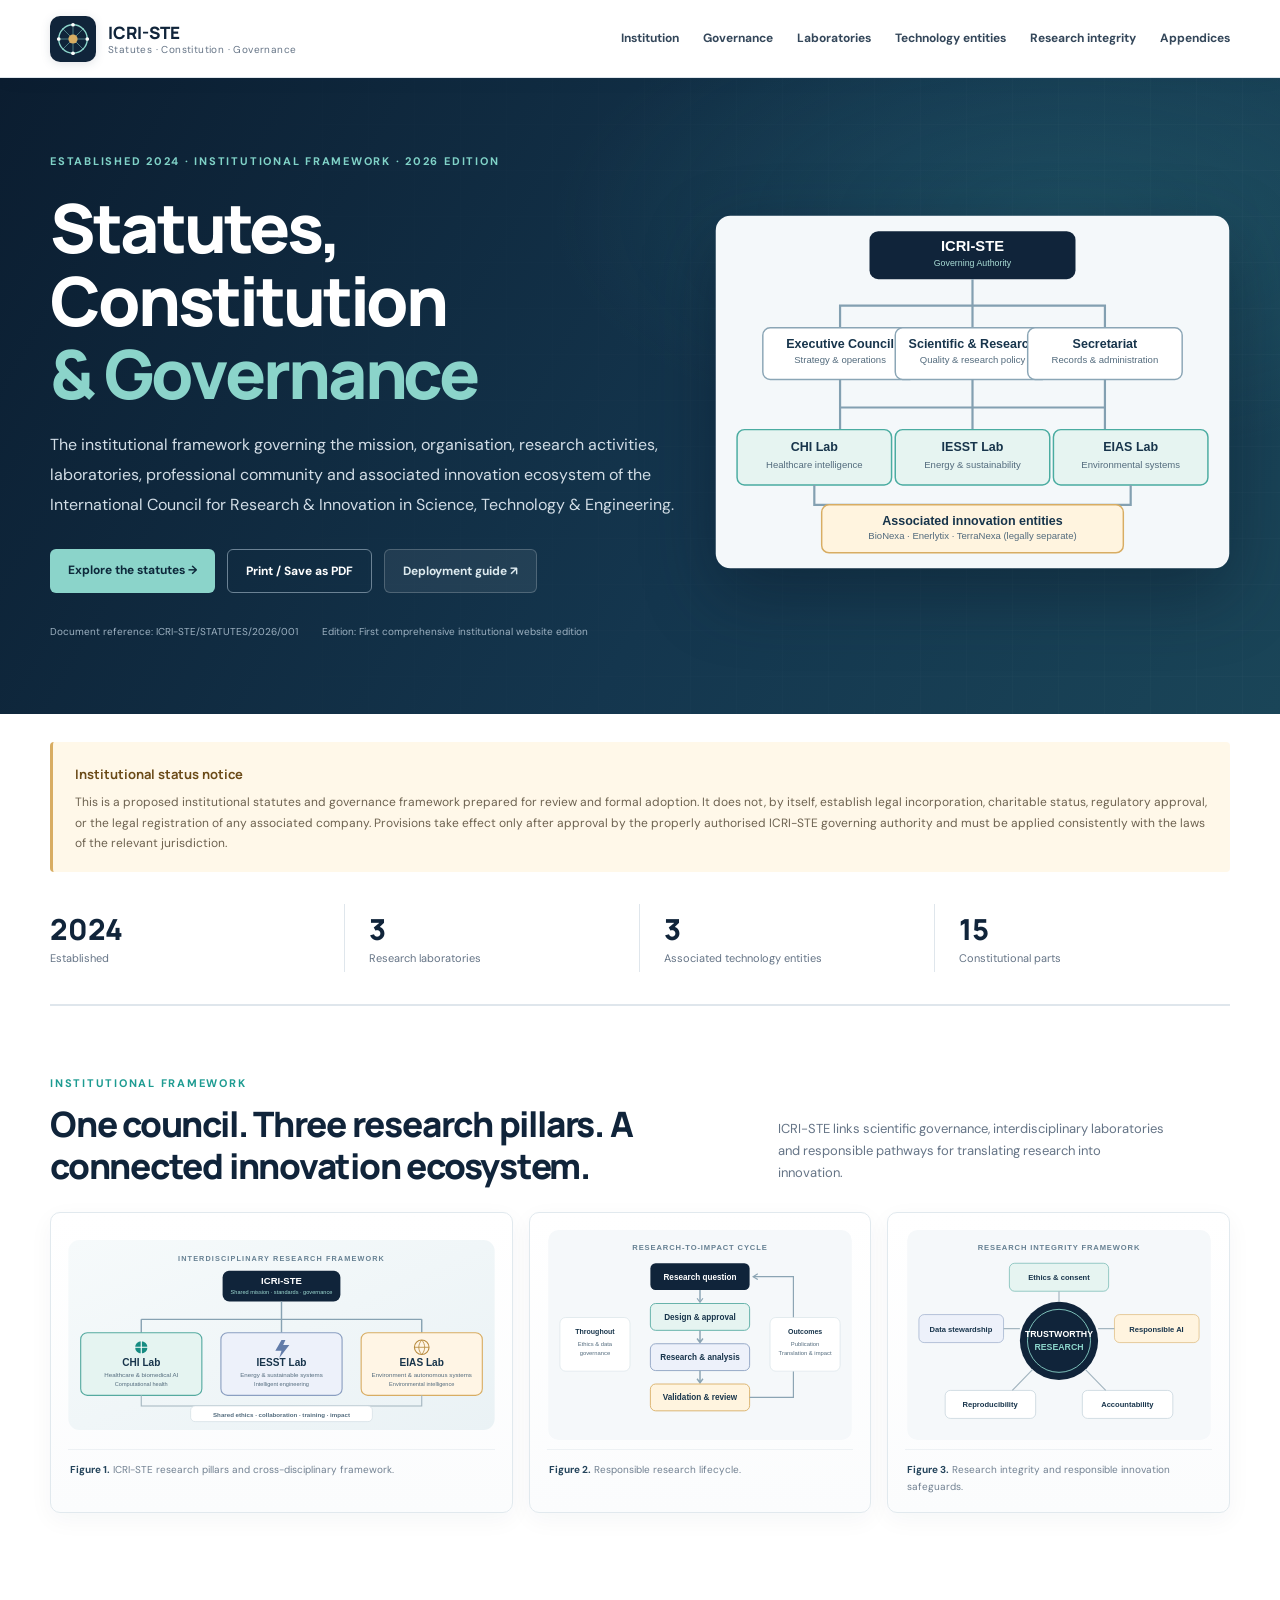
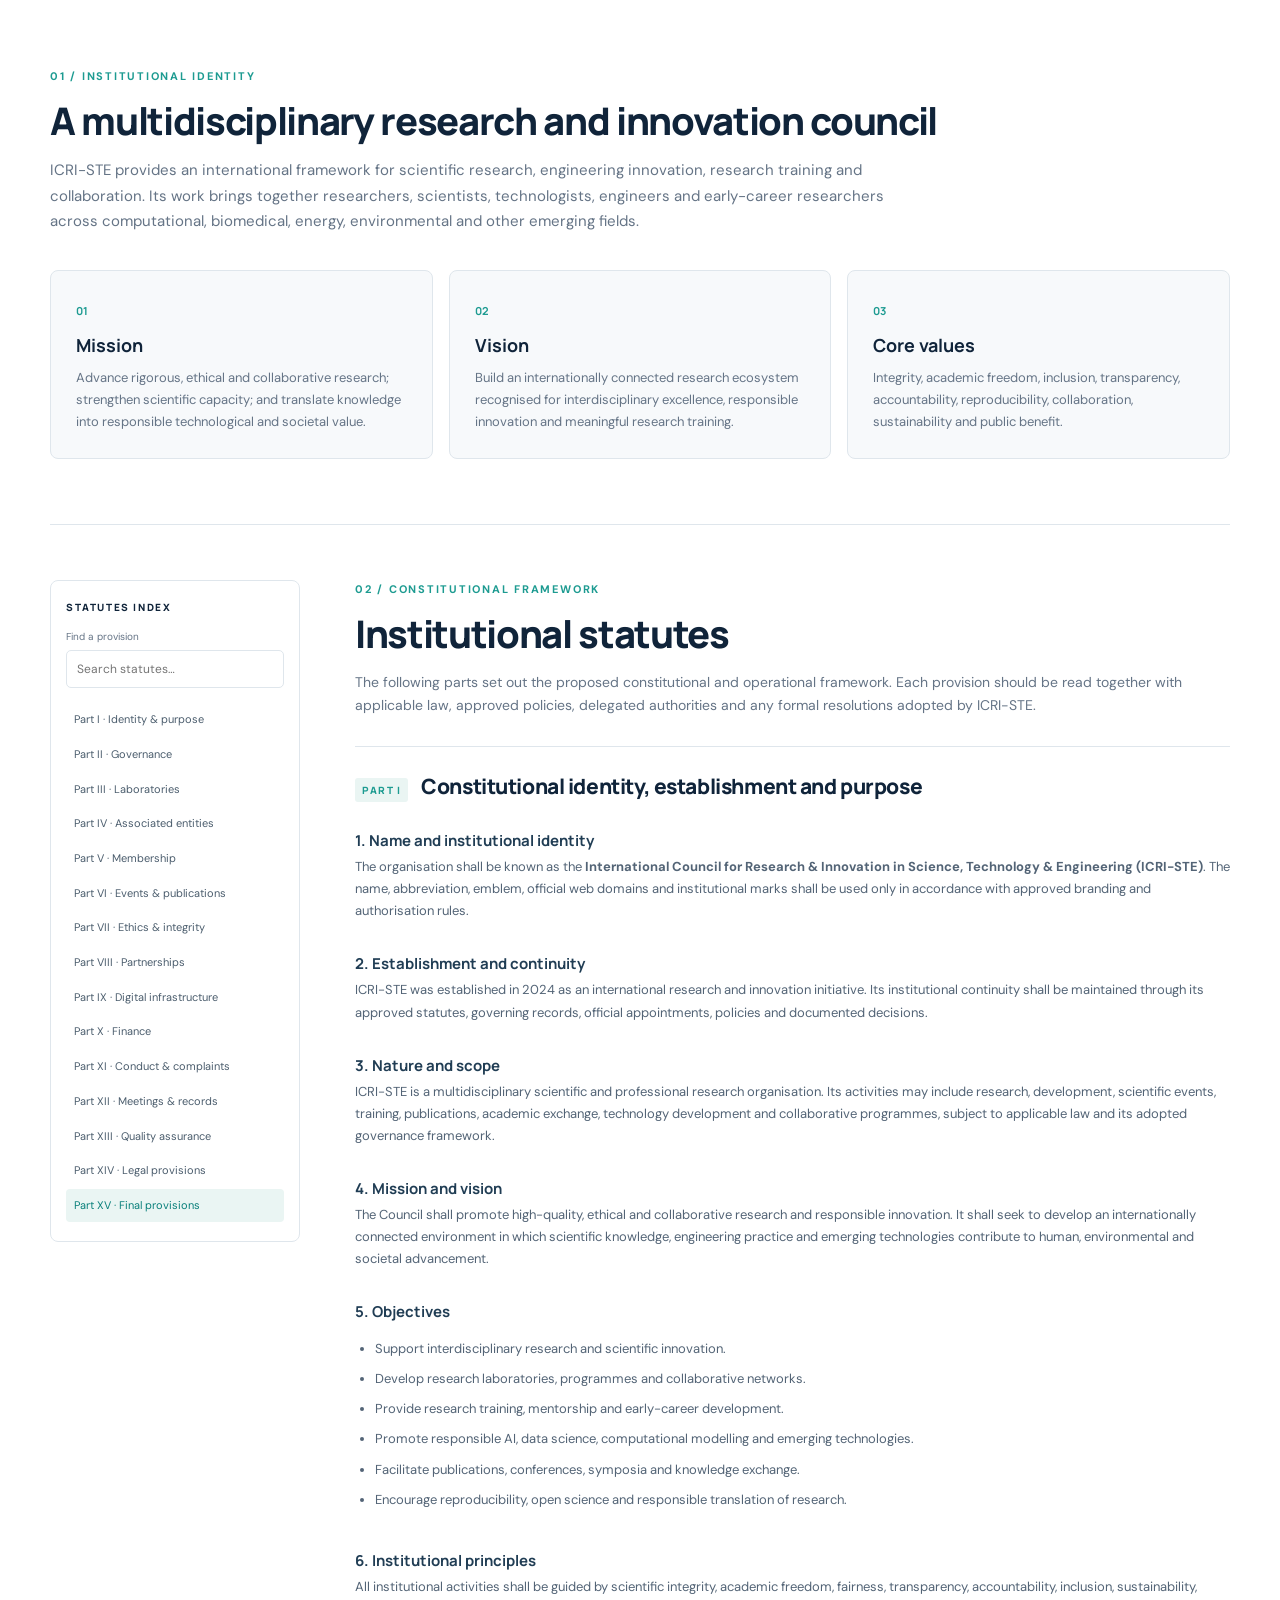
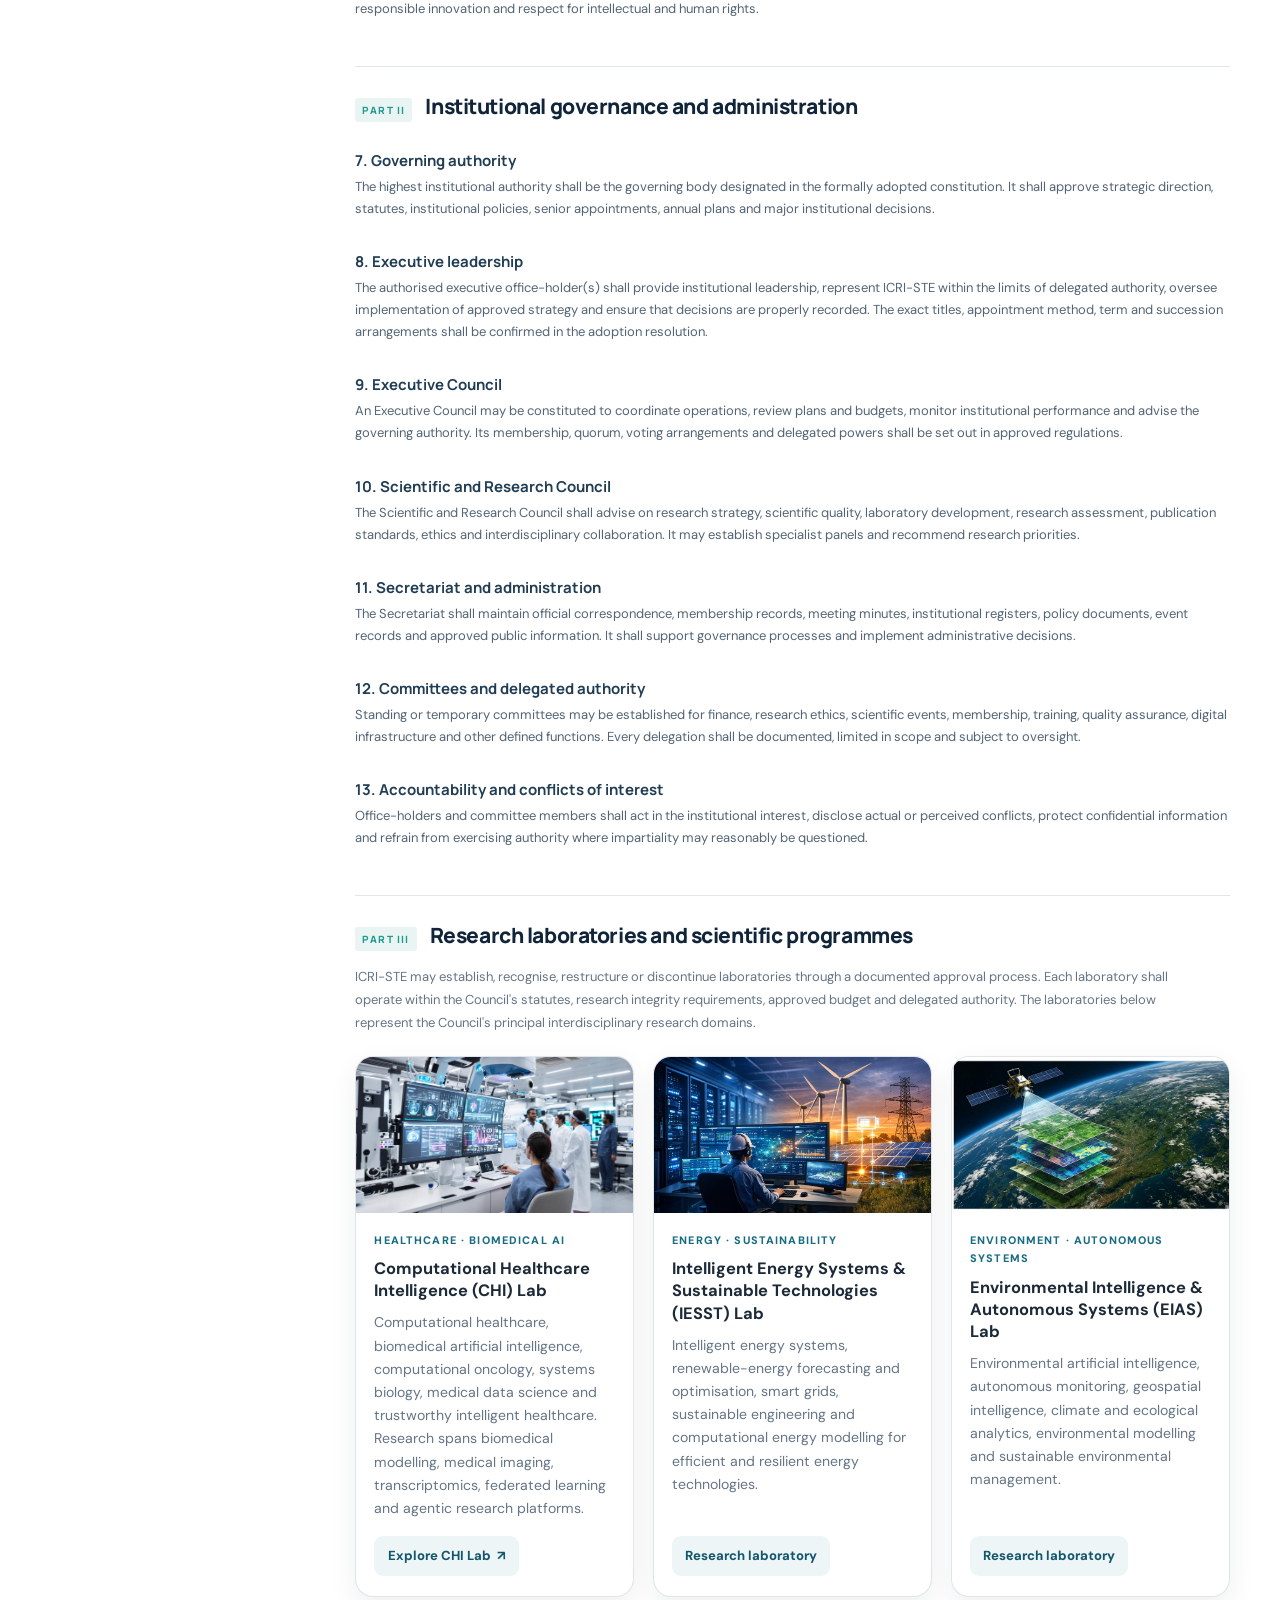
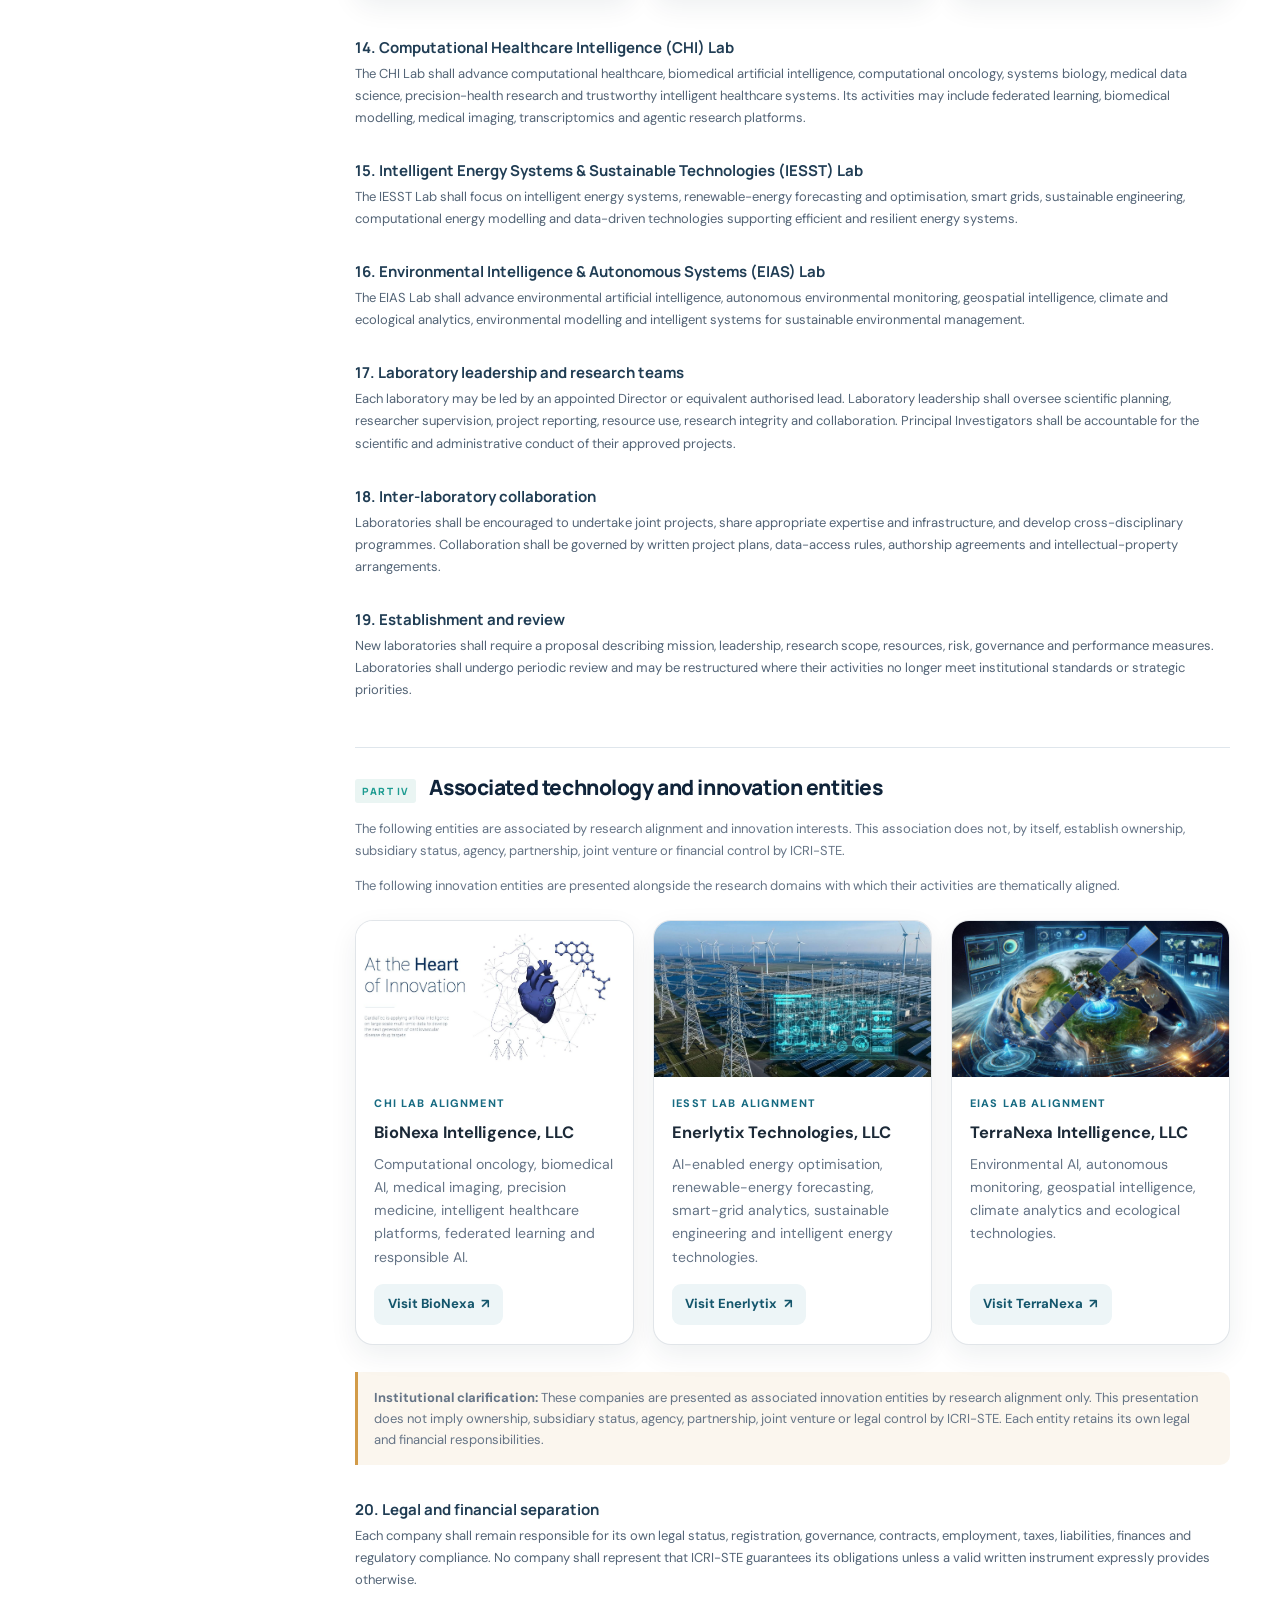
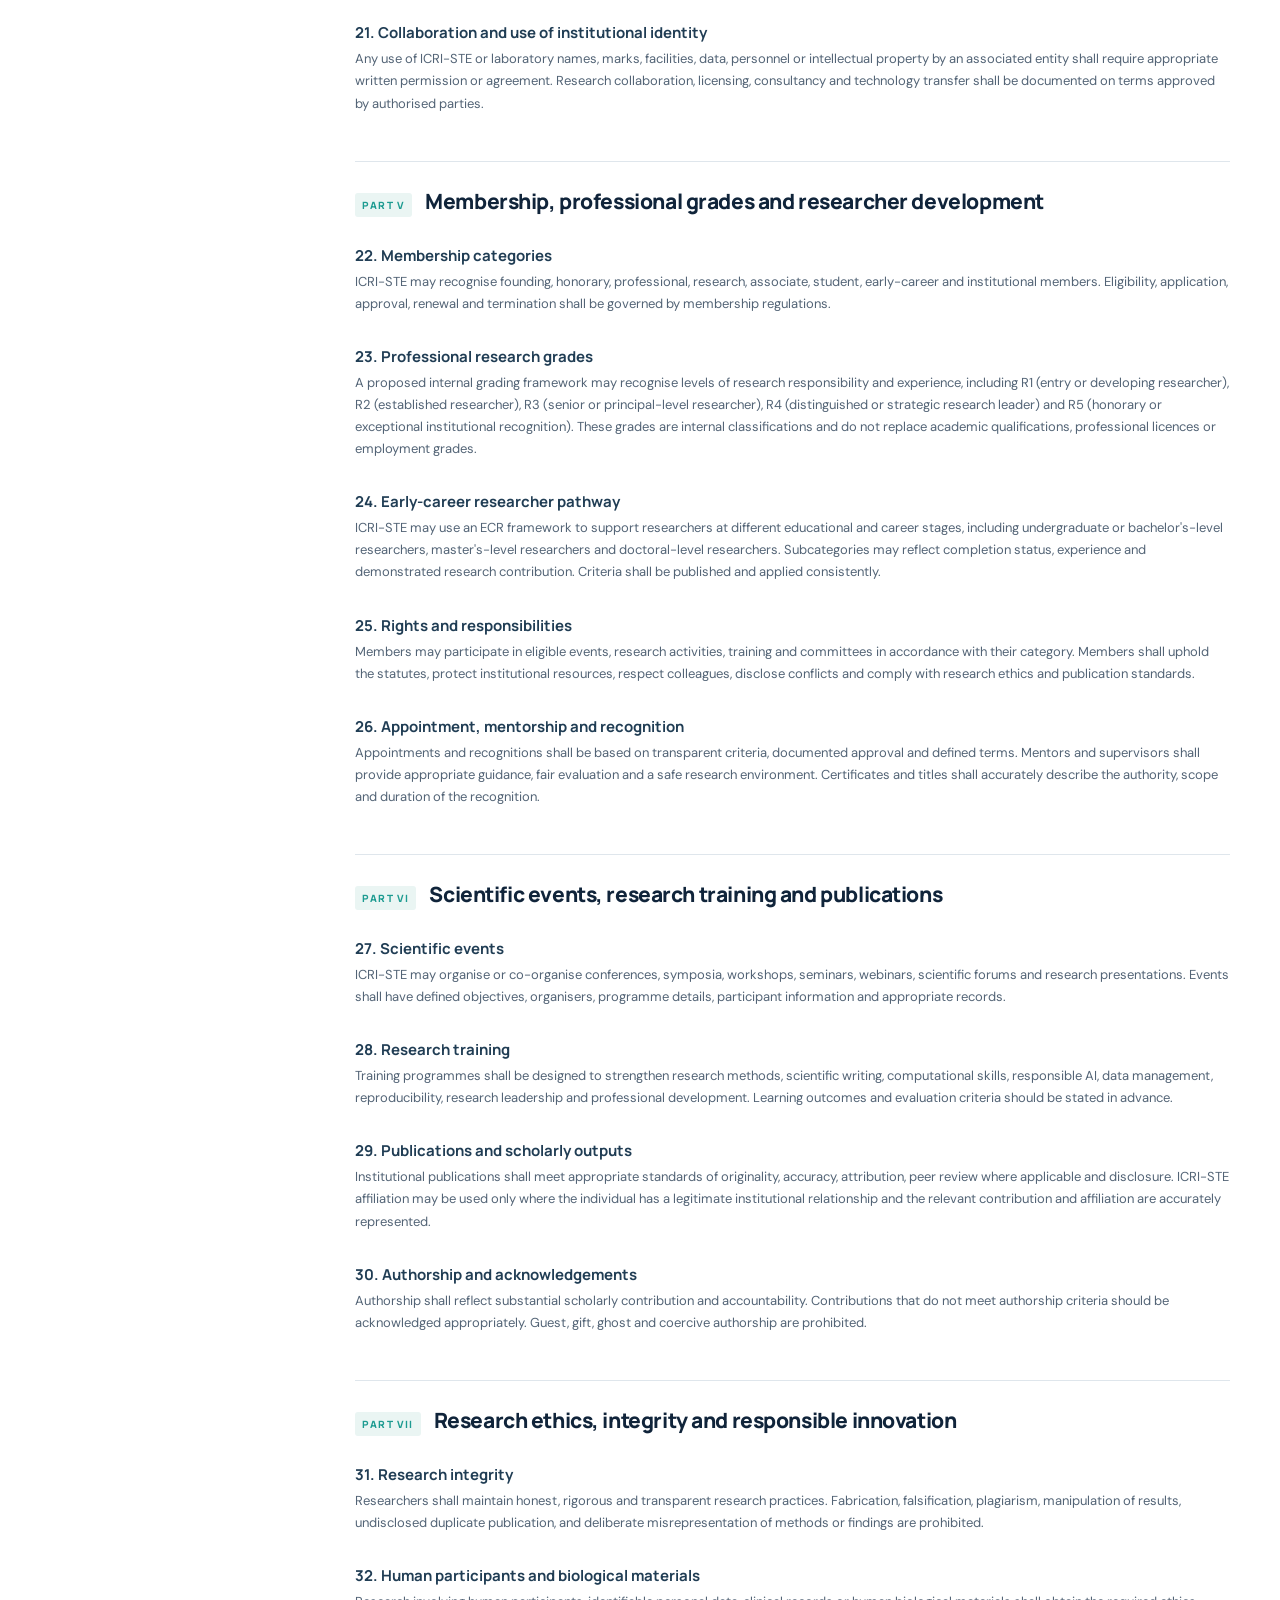
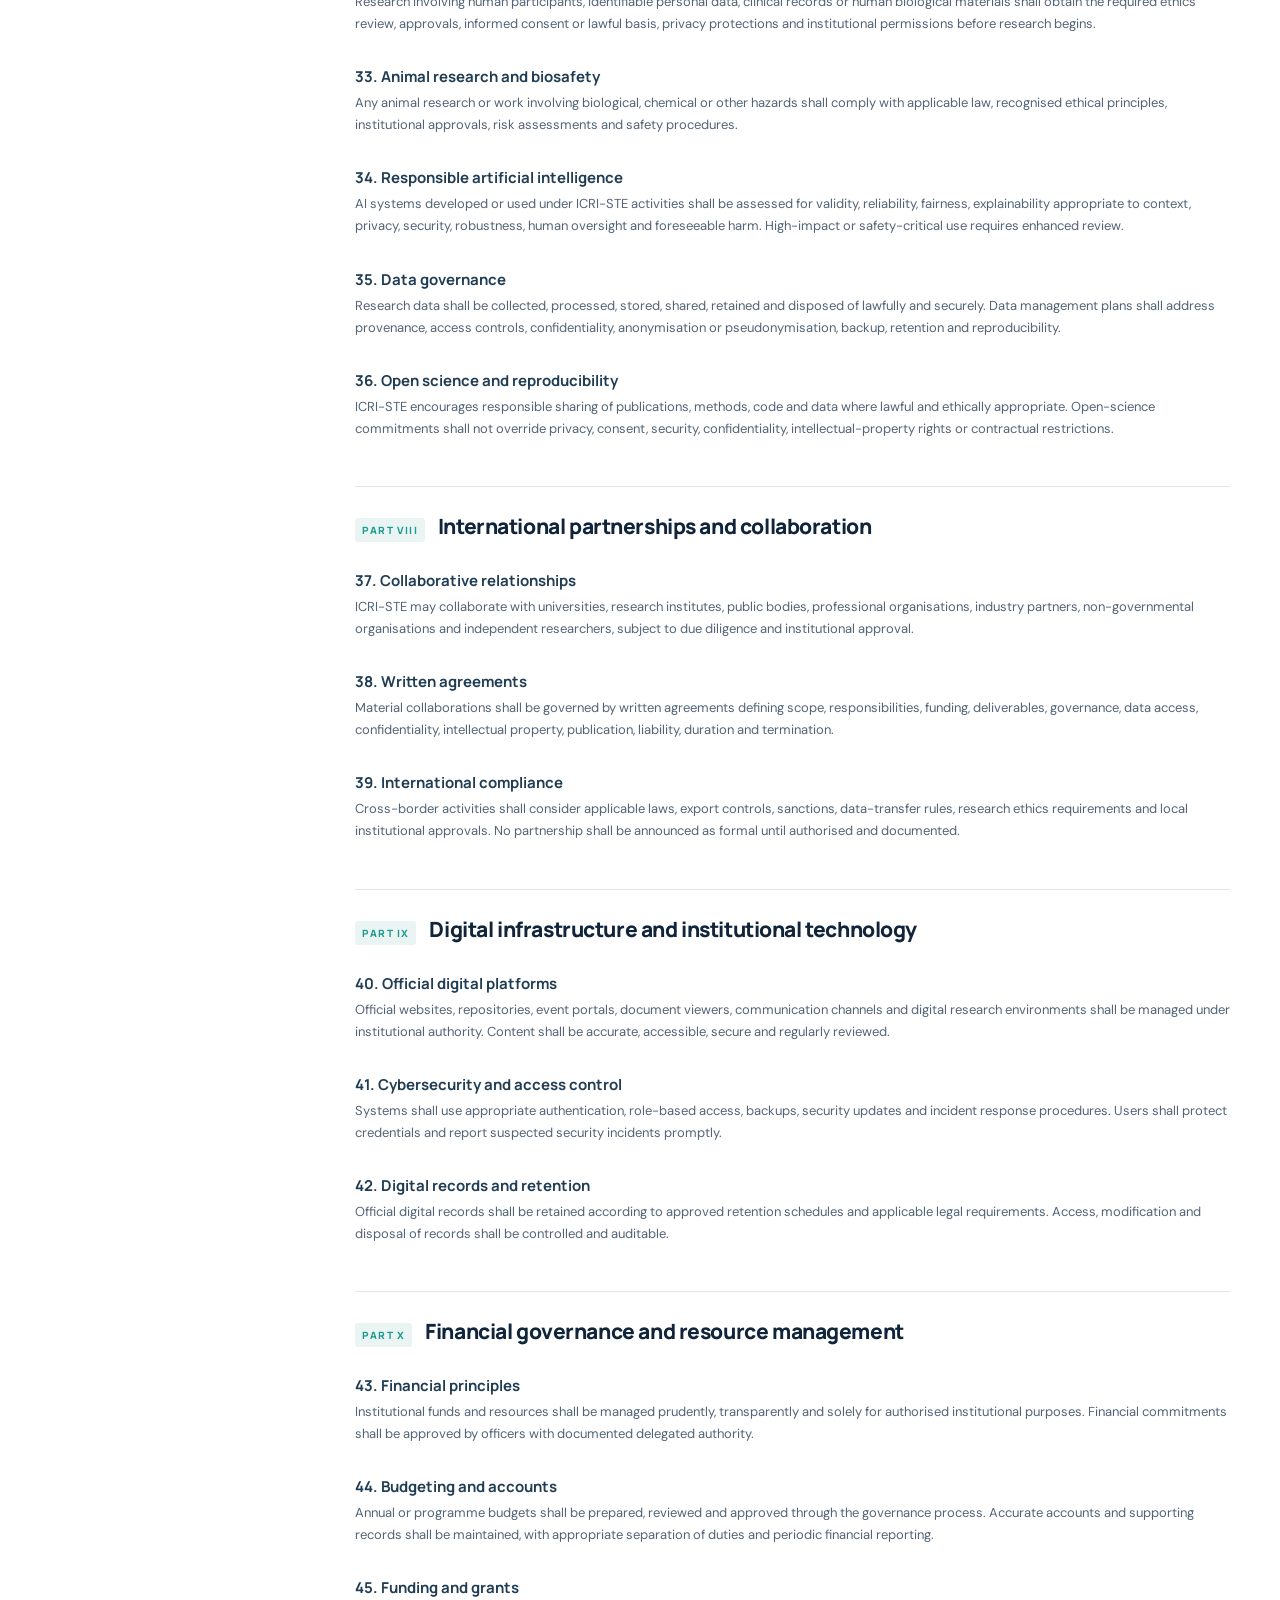
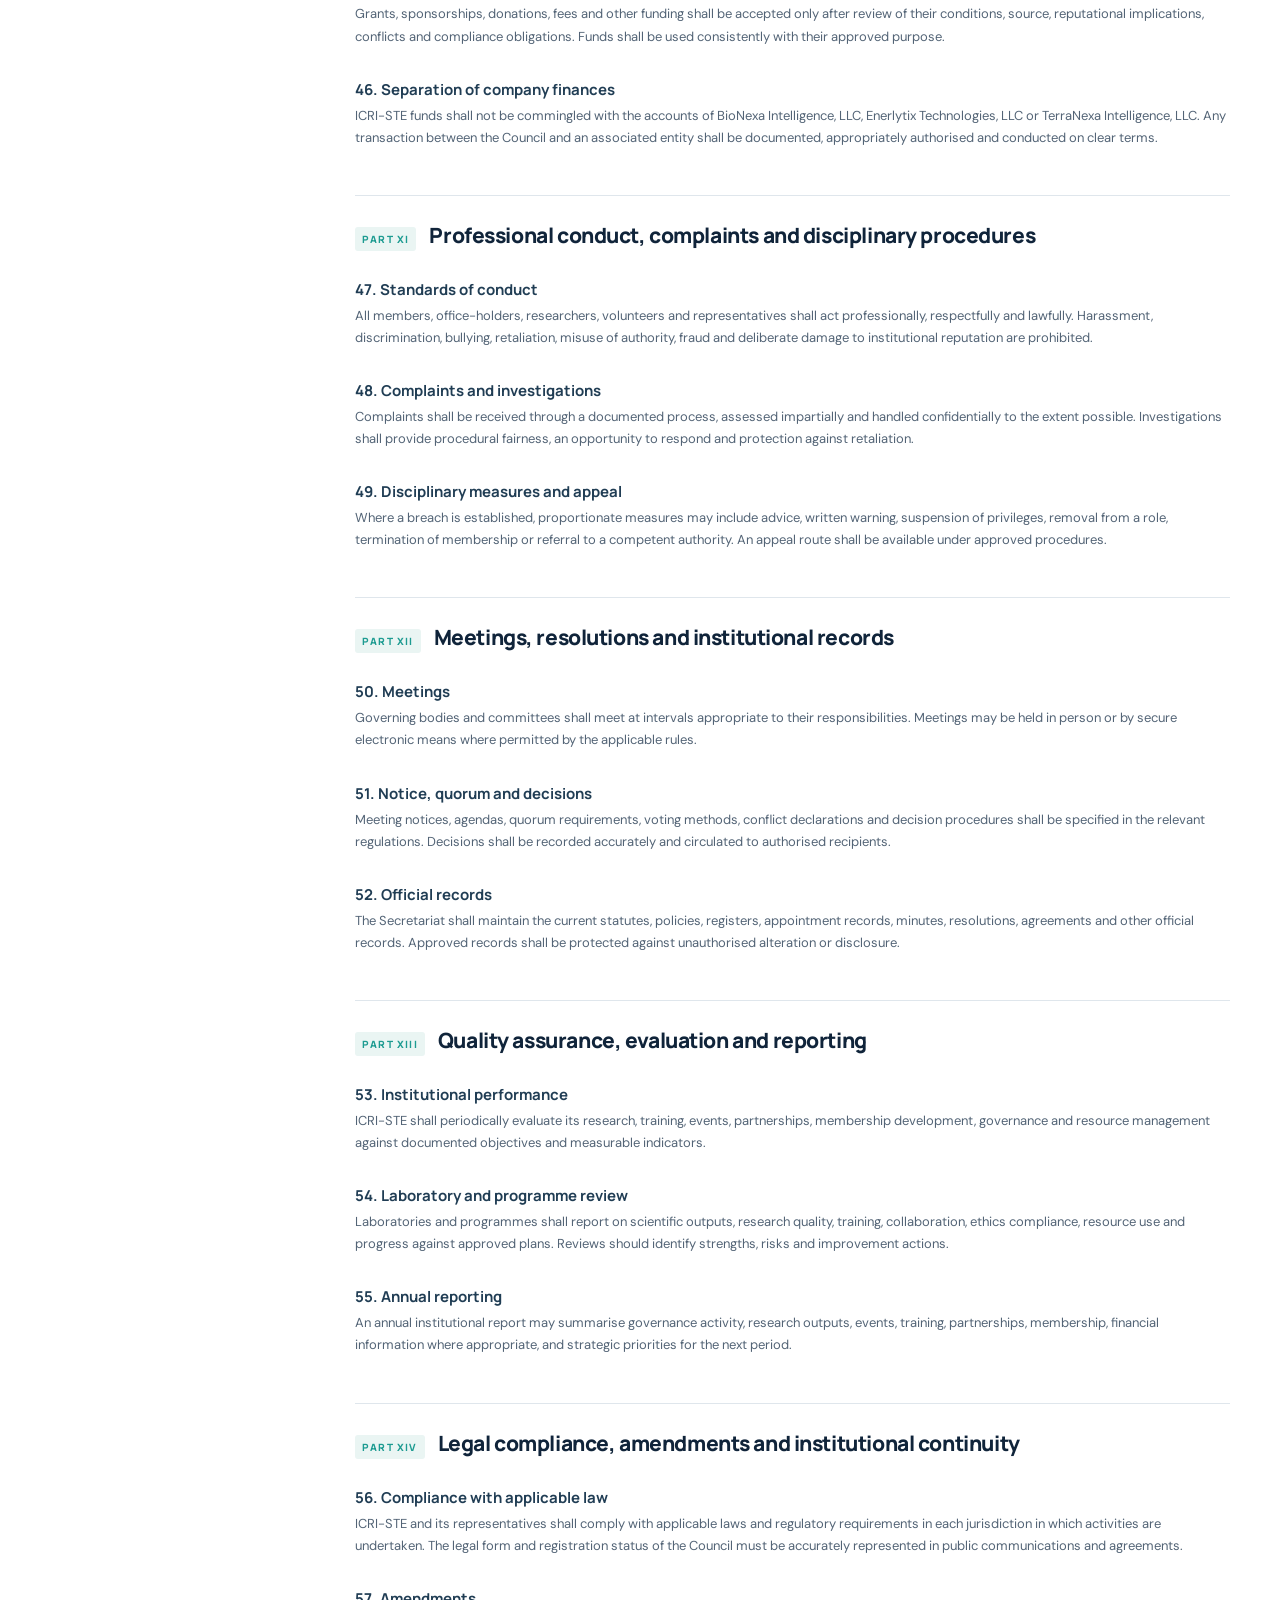
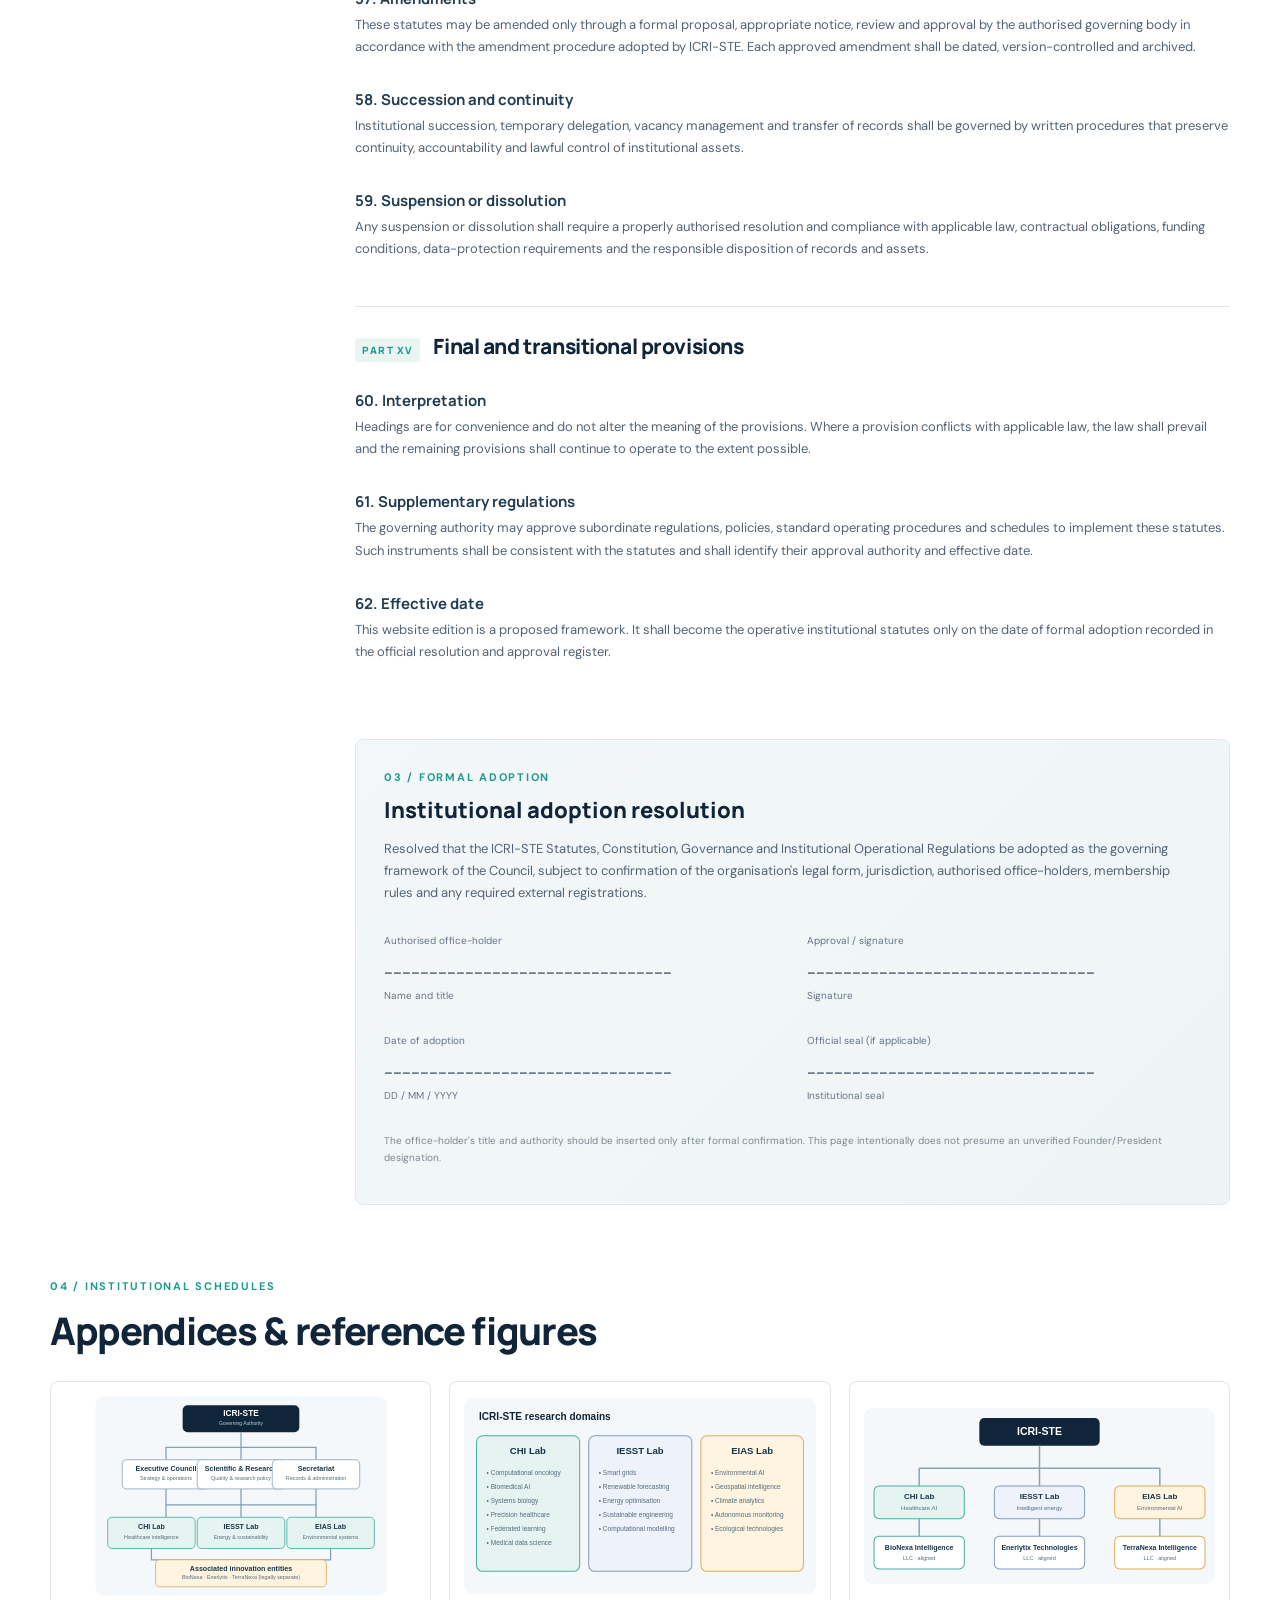
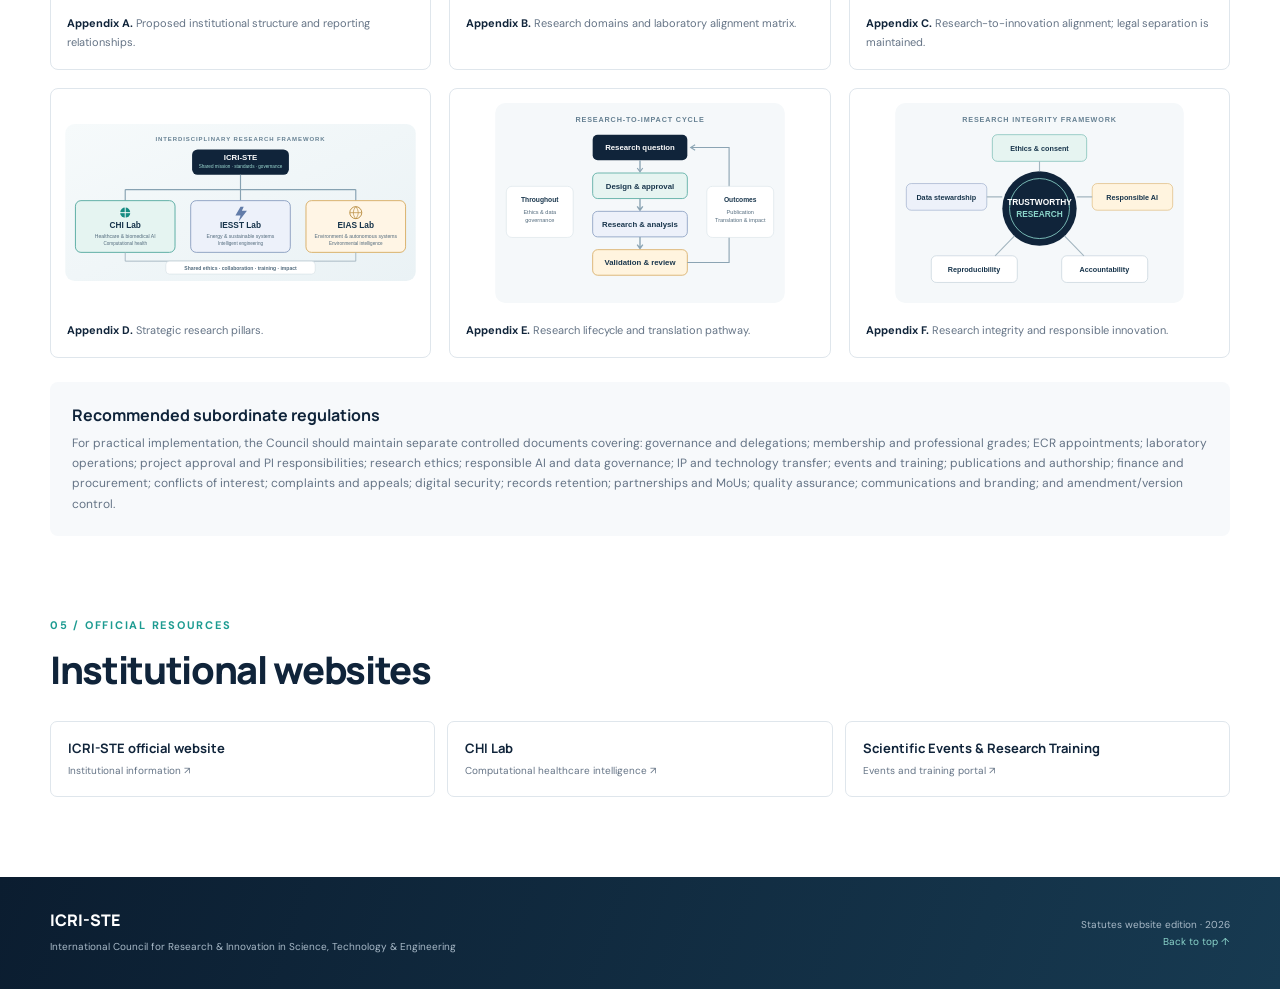
==== commit 31ab6a75: "Update Index.html" ====
--- a/Index.html
+++ b/Index.html
@@ -1,507 +1,336 @@
 <!DOCTYPE html>
 <html lang="en">
 <head>
-  <meta charset="UTF-8">
-  <meta name="viewport" content="width=device-width, initial-scale=1">
-  <meta name="description" content="ICRI-STE institutional statutes, constitution, governance framework, research laboratories, associated innovation entities and responsible research principles.">
-  <meta name="theme-color" content="#081d32">
-  <meta property="og:title" content="ICRI-STE | Statutes, Constitution & Governance">
-  <meta property="og:description" content="The institutional framework for ICRI-STE governance, research laboratories and responsible innovation.">
-  <meta property="og:type" content="website">
-  <title>ICRI-STE | Statutes, Constitution & Governance</title>
-  <link rel="icon" href="assets/icri-mark.svg" type="image/svg+xml">
-  <style>
-    :root{
-      --navy:#081d32;--navy-2:#102b45;--blue:#176b82;--cyan:#38a6b5;
-      --gold:#d7a653;--ink:#172b3d;--muted:#647587;--paper:#f5f8fb;
-      --surface:#fff;--line:#dfe7ed;--shadow:0 18px 48px rgba(8,29,50,.09);
-      --radius:20px;--max:1200px
-    }
-    *{box-sizing:border-box}
-    html{scroll-behavior:smooth;scroll-padding-top:100px}
-    body{margin:0;background:var(--paper);color:var(--ink);font-family:Inter,ui-sans-serif,system-ui,-apple-system,"Segoe UI",sans-serif;line-height:1.65}
-    a{color:inherit}button,input{font:inherit}
-    .wrap{width:min(var(--max),calc(100% - 42px));margin-inline:auto}
-    .site-header{position:sticky;top:0;z-index:100;background:rgba(8,29,50,.96);backdrop-filter:blur(16px);border-bottom:1px solid rgba(255,255,255,.1)}
-    .header-inner{width:min(1320px,calc(100% - 36px));margin:auto;min-height:78px;display:flex;align-items:center;justify-content:space-between;gap:24px}
-    .brand{display:flex;align-items:center;gap:12px;text-decoration:none;color:#fff;min-width:230px}
-    .brand img{width:44px;height:44px;object-fit:contain}
-    .brand strong{display:block;font-size:1.05rem;letter-spacing:.08em}
-    .brand small{display:block;color:#b7c7d5;font-size:.68rem;letter-spacing:.04em}
-    .top-nav{display:flex;align-items:center;gap:5px}
-    .top-nav a{color:#d9e4ec;text-decoration:none;font-size:.82rem;font-weight:650;padding:10px 12px;border-radius:9px;transition:.2s}
-    .top-nav a:hover,.top-nav a:focus-visible{background:rgba(255,255,255,.1);color:#fff}
-    .menu-toggle{display:none;background:transparent;border:1px solid rgba(255,255,255,.25);color:#fff;border-radius:10px;padding:8px 12px}
-    .hero{position:relative;overflow:hidden;background:radial-gradient(circle at 82% 20%,rgba(56,166,181,.22),transparent 28%),linear-gradient(125deg,#081d32 0%,#123b56 60%,#14566a 100%);color:#fff}
-    .hero:after{content:"";position:absolute;width:520px;height:520px;border:1px solid rgba(255,255,255,.09);border-radius:50%;right:-150px;bottom:-300px;box-shadow:0 0 0 45px rgba(255,255,255,.025),0 0 0 95px rgba(255,255,255,.02)}
-    .hero-inner{position:relative;z-index:1;width:min(var(--max),calc(100% - 42px));margin:auto;padding:86px 0 74px;display:grid;grid-template-columns:1.25fr .75fr;align-items:center;gap:55px}
-    .eyebrow,.section-kicker{font-size:.72rem;font-weight:800;letter-spacing:.16em;text-transform:uppercase;color:#69c2ca}
-    .eyebrow{display:inline-flex;align-items:center;gap:10px}
-    .eyebrow:before{content:"";width:28px;height:2px;background:var(--gold)}
-    h1{font-size:clamp(2.8rem,6vw,5.3rem);line-height:1.02;letter-spacing:-.055em;margin:22px 0}
-    h1 em{font-style:normal;color:#75d0d0}
-    .hero-lead{max-width:720px;color:#d2e0e9;font-size:1.06rem;line-height:1.85;margin:0}
-    .hero-actions{display:flex;flex-wrap:wrap;gap:12px;margin-top:30px}
-    .button{display:inline-flex;align-items:center;justify-content:center;gap:9px;padding:12px 17px;border-radius:10px;text-decoration:none;font-weight:750;font-size:.86rem;border:1px solid transparent;cursor:pointer}
-    .button.primary{background:#e0b45f;color:#172b3d}.button.secondary{border-color:rgba(255,255,255,.32);color:#fff;background:rgba(255,255,255,.06)}
-    .button:hover{transform:translateY(-2px)}
-    .hero-meta{display:flex;flex-wrap:wrap;gap:10px 22px;margin-top:28px;color:#aebfcd;font-size:.73rem}
-    .hero-art{min-height:290px;display:grid;place-items:center}
-    .hero-art img{width:min(100%,430px);max-height:360px;object-fit:contain;filter:drop-shadow(0 20px 35px rgba(0,0,0,.2))}
-    .hero-placeholder{width:290px;aspect-ratio:1;border:1px solid rgba(255,255,255,.22);border-radius:50%;display:grid;place-items:center;text-align:center;padding:35px;background:radial-gradient(circle,rgba(117,208,208,.18),rgba(255,255,255,.025) 65%)}
-    .hero-placeholder strong{font-size:2rem;letter-spacing:.12em}.hero-placeholder span{display:block;color:#bcd1dc;font-size:.8rem}
-    .notice{margin-top:28px;padding:18px 22px;border:1px solid #ead9b8;border-left:4px solid var(--gold);border-radius:13px;background:#fffaf0}
-    .notice strong{color:#75521e}.notice p{margin:5px 0 0;color:#6e675b;font-size:.87rem}
-    .stats{display:grid;grid-template-columns:repeat(4,1fr);gap:14px;margin:28px auto 58px}
-    .stat{padding:21px;border:1px solid var(--line);border-radius:15px;background:#fff;box-shadow:0 6px 20px rgba(8,29,50,.035)}
-    .stat b{display:block;font-size:2rem;line-height:1.1;color:var(--blue);letter-spacing:-.04em}.stat span{font-size:.78rem;color:var(--muted);font-weight:650}
-    section.content-section{padding:34px 0 54px}
-    .section-heading{display:flex;justify-content:space-between;align-items:end;gap:25px;margin-bottom:24px}
-    .section-heading h2,.intro h2{font-size:clamp(1.8rem,3.2vw,2.7rem);line-height:1.15;letter-spacing:-.04em;margin:8px 0 0;color:var(--navy)}
-    .section-heading>p{max-width:480px;margin:0;color:var(--muted);font-size:.92rem}
-    .intro{padding:20px 0 55px}
-    .intro>p{max-width:900px;color:var(--muted);line-height:1.85}
-    .three-cards{display:grid;grid-template-columns:repeat(3,1fr);gap:16px;margin-top:25px}
-    .info-card{background:#fff;border:1px solid var(--line);border-radius:16px;padding:22px}
-    .card-index{font-size:.72rem;color:var(--cyan);font-weight:850;letter-spacing:.14em}
-    .info-card h3{margin:8px 0;color:var(--navy)}.info-card p{margin:0;color:var(--muted);font-size:.88rem}
-    .framework{background:#eaf1f5;border-block:1px solid #dce6ec;padding:58px 0}
-    .framework-grid{display:grid;grid-template-columns:repeat(3,1fr);gap:16px}
-    .framework-card{background:#fff;border:1px solid var(--line);border-radius:17px;padding:23px;position:relative;overflow:hidden}
-    .framework-card:before{content:"";position:absolute;top:0;left:0;width:100%;height:4px;background:linear-gradient(90deg,var(--blue),var(--cyan),var(--gold))}
-    .framework-card .number{font-size:.72rem;color:var(--blue);font-weight:850;letter-spacing:.14em}
-    .framework-card h3{font-size:1.05rem;margin:8px 0}.framework-card p{font-size:.85rem;color:var(--muted);margin:0}
-    .profile-intro{max-width:850px;color:var(--muted);line-height:1.8;margin:8px 0 22px}
-    .profile-grid{display:grid;grid-template-columns:repeat(3,minmax(0,1fr));gap:18px}
-    .profile-card{min-width:0;overflow:hidden;border:1px solid var(--line);border-radius:18px;background:#fff;box-shadow:0 8px 25px rgba(8,29,50,.055);display:flex;flex-direction:column;transition:transform .22s,box-shadow .22s}
-    .profile-card:hover{transform:translateY(-5px);box-shadow:var(--shadow)}
-    .profile-image-wrap{aspect-ratio:16/9;overflow:hidden;background:linear-gradient(135deg,#dce8ed,#eef3f6)}
-    .profile-image{width:100%;height:100%;object-fit:cover;display:block;transition:transform .4s}
-    .profile-card:hover .profile-image{transform:scale(1.04)}
-    .profile-body{padding:20px;display:flex;flex-direction:column;align-items:flex-start;flex:1}
-    .profile-kicker{font-size:.67rem;letter-spacing:.12em;text-transform:uppercase;font-weight:850;color:var(--blue);margin-bottom:8px}
-    .profile-body h3{font-size:1.02rem;line-height:1.4;margin:0 0 9px;color:var(--navy)}
-    .profile-body p{font-size:.85rem;line-height:1.7;color:var(--muted);margin:0 0 18px}
-    .profile-link{display:inline-flex;align-items:center;gap:8px;margin-top:auto;padding:10px 13px;border-radius:9px;background:#eaf3f5;color:#14566c;font-size:.8rem;font-weight:800;text-decoration:none}
-    .profile-link:hover{background:var(--blue);color:#fff}
-    .profile-note{margin:22px 0 0;padding:16px 18px;border-left:3px solid var(--gold);border-radius:0 10px 10px 0;background:#fbf6eb;color:#6d6557;font-size:.83rem}
-    .statute-layout{display:grid;grid-template-columns:270px minmax(0,1fr);gap:35px;align-items:start;padding:58px 0}
-    .sidebar{position:sticky;top:98px;background:#fff;border:1px solid var(--line);border-radius:16px;padding:18px;max-height:calc(100vh - 120px);overflow:auto}
-    .sidebar-title{font-size:.72rem;letter-spacing:.14em;font-weight:900;color:var(--navy);margin-bottom:14px}
-    .search-label{display:block;font-size:.73rem;color:var(--muted);font-weight:700;margin-bottom:6px}
-    #searchInput{width:100%;border:1px solid var(--line);border-radius:9px;padding:10px 11px;outline:none;font-size:.82rem;margin-bottom:13px}
-    #searchInput:focus{border-color:var(--cyan);box-shadow:0 0 0 3px rgba(56,166,181,.13)}
-    #sectionNav{display:grid;gap:3px}
-    #sectionNav a{padding:8px 9px;border-radius:8px;text-decoration:none;color:#536779;font-size:.76rem;font-weight:650}
-    #sectionNav a:hover,#sectionNav a.active{background:#eaf3f5;color:#14566c}
-    .statute-content{min-width:0}
-    .section-intro{color:var(--muted);font-size:.9rem;line-height:1.8;max-width:850px}
-    .search-status{font-size:.78rem;color:var(--blue);min-height:20px;margin:12px 0}
-    .part{background:#fff;border:1px solid var(--line);border-radius:16px;padding:23px 25px;margin:15px 0;box-shadow:0 5px 18px rgba(8,29,50,.025)}
-    .part-head{display:flex;align-items:flex-start;gap:14px;padding-bottom:14px;border-bottom:1px solid #edf1f4;margin-bottom:12px}
-    .part-head>span{flex:0 0 auto;background:#eaf3f5;color:var(--blue);font-size:.66rem;font-weight:900;letter-spacing:.1em;padding:7px 9px;border-radius:7px}
-    .part-head h3{margin:2px 0 0;color:var(--navy);font-size:1.12rem;line-height:1.4}
-    .clause{padding:12px 0;border-bottom:1px solid #f0f3f5}.clause:last-child{border-bottom:0;padding-bottom:0}
-    .clause h4{margin:0 0 5px;color:#24445c;font-size:.9rem}
-    .clause p,.clause ul{margin:0;color:#647587;font-size:.85rem;line-height:1.75}
-    .clause ul{padding-left:20px;margin-top:7px}
-    .part[hidden],.clause[hidden]{display:none!important}
-    .adoption{margin-top:25px;padding:25px;border-radius:17px;background:linear-gradient(130deg,#0b263e,#164e65);color:#fff}
-    .adoption h3{font-size:1.4rem;margin:8px 0}.adoption p{color:#d0e0e8;font-size:.87rem}
-    .signature-grid{display:grid;grid-template-columns:repeat(2,1fr);gap:22px;margin-top:25px}
-    .signature-grid div{display:grid;gap:5px}.signature-grid span,.signature-grid small{font-size:.72rem;color:#b9cbd6}.signature-grid b{font-weight:400;letter-spacing:.04em;color:#fff}
-    .fine-print{font-size:.72rem!important;color:#b9cbd6!important}
-    .appendices{padding:55px 0}
-    .figure-grid{display:grid;grid-template-columns:repeat(3,1fr);gap:16px;margin-top:22px}
-    .figure-grid figure{margin:0;padding:13px;background:#fff;border:1px solid var(--line);border-radius:14px}
-    .figure-grid img{width:100%;height:175px;object-fit:contain;background:#f6f9fb;border-radius:9px}
-    .figure-grid figcaption{font-size:.77rem;color:var(--muted);padding:10px 3px 2px}
-    .regulations-note{margin-top:22px;padding:20px;border-radius:14px;background:#eaf1f5}
-    .regulations-note h3{margin:0 0 6px;color:var(--navy);font-size:1rem}.regulations-note p{margin:0;color:var(--muted);font-size:.84rem}
-    .resource-links{display:grid;grid-template-columns:repeat(3,1fr);gap:13px;margin-top:20px}
-    .resource-links a{padding:17px;border:1px solid var(--line);border-radius:13px;background:#fff;text-decoration:none;display:flex;flex-direction:column;gap:4px}
-    .resource-links a:hover{border-color:#8bbbc5;transform:translateY(-2px)}
-    .resource-links b{color:var(--navy);font-size:.85rem}.resource-links span{font-size:.75rem;color:var(--muted)}
-    .footer{background:#071a2c;color:#fff;margin-top:35px}
-    .footer-inner{padding:30px 0;display:flex;justify-content:space-between;gap:25px;align-items:center}
-    .footer p{max-width:650px;margin:5px 0 0;color:#aebfcd;font-size:.78rem}.footer-right{text-align:right;color:#aebfcd;font-size:.76rem}.footer a{color:#8dd3d5;text-decoration:none}
-    .back-top{position:fixed;right:22px;bottom:22px;width:43px;height:43px;border:0;border-radius:50%;background:var(--blue);color:#fff;font-size:1.2rem;box-shadow:0 8px 22px rgba(8,29,50,.2);cursor:pointer;opacity:0;pointer-events:none;transition:.2s}
-    .back-top.visible{opacity:1;pointer-events:auto}
-    @media(max-width:980px){.top-nav{gap:0}.top-nav a{padding:9px 8px;font-size:.76rem}.hero-inner{gap:25px}.statute-layout{grid-template-columns:230px minmax(0,1fr);gap:22px}}
-    @media(max-width:780px){
-      .menu-toggle{display:block}.top-nav{display:none;position:absolute;left:0;right:0;top:78px;background:#081d32;padding:12px 20px 18px;flex-direction:column;align-items:stretch;border-top:1px solid rgba(255,255,255,.1)}
-      .top-nav.open{display:flex}.top-nav a{padding:11px 12px}
-      .hero-inner{grid-template-columns:1fr;padding:65px 0 55px}.hero-art{min-height:180px}.hero-art img{max-height:230px}
-      .stats{grid-template-columns:repeat(2,1fr);margin-bottom:35px}.three-cards,.framework-grid{grid-template-columns:1fr}
-      .profile-grid{grid-template-columns:repeat(2,minmax(0,1fr))}
-      .statute-layout{grid-template-columns:1fr;padding-top:35px}.sidebar{position:relative;top:auto;max-height:none}
-      #sectionNav{grid-template-columns:repeat(2,1fr)}
-      .figure-grid{grid-template-columns:repeat(2,1fr)}.resource-links{grid-template-columns:1fr}
-    }
-    @media(max-width:540px){
-      .wrap{width:min(100% - 28px,var(--max))}.header-inner{width:calc(100% - 28px)}
-      .brand small{font-size:.61rem}.brand{min-width:0}
-      h1{font-size:2.85rem}.hero-lead{font-size:.94rem}
-      .profile-grid{grid-template-columns:1fr}.profile-image-wrap{aspect-ratio:16/8.5}
-      .section-heading{display:block}.section-heading>p{margin-top:12px}
-      .part{padding:18px 16px}.part-head{gap:9px}.part-head h3{font-size:1rem}
-      #sectionNav{grid-template-columns:1fr 1fr}
-      .figure-grid{grid-template-columns:1fr}.figure-grid img{height:190px}
-      .signature-grid{grid-template-columns:1fr}.footer-inner{display:block}.footer-right{text-align:left;margin-top:16px}
-      .hero-meta{display:grid}
-    }
-    @media(prefers-reduced-motion:reduce){html{scroll-behavior:auto}*,*:before,*:after{transition:none!important;animation:none!important}}
-    @media print{
-      .site-header,.hero-actions,.sidebar,.back-top{display:none!important}
-      body{background:#fff}.hero{background:#fff;color:#111}.hero-inner{display:block;padding:25px 0}
-      .hero-lead,.hero-meta{color:#333}.hero-art{display:none}.part,.profile-card,.info-card{break-inside:avoid;box-shadow:none}
-      .statute-layout{display:block}.part[hidden]{display:block!important}.clause[hidden]{display:block!important}
-      .footer{background:#fff;color:#111}.footer p,.footer-right{color:#333}
-    }
-  </style>
+<meta charset="UTF-8">
+<meta name="viewport" content="width=device-width, initial-scale=1">
+<meta name="description" content="Constitutional statutes, governance framework, research laboratories and institutional regulations of ICRI-STE.">
+<meta name="theme-color" content="#10243a">
+<meta property="og:title" content="ICRI-STE | Statutes & Governance">
+<meta property="og:description" content="Institutional statutes, research governance, laboratories and responsible innovation framework.">
+<meta property="og:type" content="website">
+<title>ICRI-STE | Statutes & Governance</title>
+<link rel="icon" href="assets/icri-mark.svg" type="image/svg+xml">
+<link rel="stylesheet" href="assets/styles.css">
+<style>
+/* Laboratory and associated-entity image profiles */
+.profile-intro{max-width:850px;color:var(--muted,#5c6b7a);line-height:1.75;margin:0 0 1.25rem}
+.profile-grid{display:grid;grid-template-columns:repeat(3,minmax(0,1fr));gap:1.15rem;margin:1.35rem 0 1.7rem}
+.profile-card{min-width:0;overflow:hidden;border:1px solid rgba(30,60,85,.13);border-radius:18px;background:var(--surface,#fff);box-shadow:0 10px 28px rgba(16,36,58,.07);transition:transform .22s ease,box-shadow .22s ease,border-color .22s ease;display:flex;flex-direction:column}
+.profile-card:hover{transform:translateY(-4px);box-shadow:0 16px 34px rgba(16,36,58,.13);border-color:rgba(34,111,145,.35)}
+.profile-image-wrap{position:relative;background:#edf2f5;aspect-ratio:16/9;overflow:hidden}
+.profile-image{display:block;width:100%;height:100%;object-fit:cover;transition:transform .45s ease}
+.profile-card:hover .profile-image{transform:scale(1.035)}
+.profile-body{padding:1.1rem 1.15rem 1.2rem;display:flex;flex-direction:column;align-items:flex-start;flex:1}
+.profile-kicker{display:inline-flex;align-items:center;gap:.4rem;font-size:.68rem;letter-spacing:.105em;text-transform:uppercase;font-weight:800;color:#176b82;margin-bottom:.55rem}
+.profile-body h4{font-size:1.03rem;line-height:1.35;margin:0 0 .55rem;color:var(--ink,#10243a)}
+.profile-body p{font-size:.88rem;line-height:1.65;color:var(--muted,#5c6b7a);margin:0 0 .95rem}
+.profile-link{display:inline-flex;align-items:center;gap:.4rem;margin-top:auto;padding:.58rem .82rem;border-radius:9px;background:#edf5f7;color:#14566c;font-size:.82rem;font-weight:750;text-decoration:none;transition:background .2s ease,color .2s ease}
+.profile-link:hover{background:#14566c;color:white}
+.profile-note{margin:1rem 0 1.3rem;padding:.9rem 1rem;border-left:3px solid #d29b48;border-radius:0 10px 10px 0;background:rgba(210,155,72,.09);font-size:.84rem;line-height:1.65;color:var(--muted,#5c6b7a)}
+.profile-section-label{font-size:.76rem;letter-spacing:.12em;text-transform:uppercase;font-weight:800;color:#176b82;margin:1.45rem 0 .35rem}
+@media(max-width:900px){.profile-grid{grid-template-columns:repeat(2,minmax(0,1fr))}}
+@media(max-width:600px){.profile-grid{grid-template-columns:1fr;gap:1rem}.profile-image-wrap{aspect-ratio:16/8.5}.profile-body{padding:1rem}}
+@media(prefers-reduced-motion:reduce){.profile-card,.profile-image,.profile-link{transition:none}.profile-card:hover{transform:none}.profile-card:hover .profile-image{transform:none}}
+</style>
 </head>
 <body>
 <header class="site-header">
-  <div class="header-inner">
-    <a class="brand" href="#home" aria-label="ICRI-STE home">
-      <img src="assets/icri-mark.svg" alt="ICRI-STE emblem" width="46" height="46">
-      <span><strong>ICRI-STE</strong><small>Statutes · Constitution · Governance</small></span>
-    </a>
-    <button class="menu-toggle" id="menuToggle" aria-label="Toggle navigation" aria-expanded="false">☰</button>
-    <nav class="top-nav" id="topNav" aria-label="Main navigation">
-      <a href="#identity">Institution</a><a href="#governance">Governance</a><a href="#laboratories">Laboratories</a>
-      <a href="#entities">Technology entities</a><a href="#ethics">Research integrity</a><a href="#appendices">Appendices</a>
+  <a class="brand" href="#home" aria-label="ICRI-STE home">
+    <img src="assets/icri-mark.svg" alt="" width="46" height="46">
+    <span><strong>ICRI-STE</strong><small>Statutes · Constitution · Governance</small></span>
+  </a>
+  <button class="menu-toggle" id="menuToggle" aria-label="Toggle navigation" aria-expanded="false">☰</button>
+  <nav class="top-nav" id="topNav">
+    <a href="#identity">Institution</a><a href="#governance">Governance</a><a href="#laboratories">Laboratories</a>
+    <a href="#entities">Technology entities</a><a href="#ethics">Research integrity</a>
+    <a href="#appendices">Appendices</a>
+  </nav>
+</header>
+
+<main id="home">
+<section class="hero">
+  <div class="hero-inner">
+    <div class="eyebrow">Established 2024 · Institutional framework · 2026 edition</div>
+    <h1>Statutes, Constitution<br><em>&amp; Governance</em></h1>
+    <p class="hero-lead">The institutional framework governing the mission, organisation, research activities, laboratories, professional community and associated innovation ecosystem of the International Council for Research &amp; Innovation in Science, Technology &amp; Engineering.</p>
+    <div class="hero-actions">
+      <a class="button primary" href="#statutes">Explore the statutes <span>→</span></a>
+      <button class="button secondary" onclick="window.print()">Print / Save as PDF</button>
+      <a class="button tertiary" href="README.md">Deployment guide <span>↗</span></a>
+    </div>
+    <div class="hero-meta"><span>Document reference: ICRI-STE/STATUTES/2026/001</span><span>Edition: First comprehensive institutional website edition</span></div>
+  </div>
+  <div class="hero-art"><img src="assets/governance-overview.svg" alt="Diagram showing ICRI-STE governance, laboratories and associated innovation entities"></div>
+</section>
+
+<section class="notice wrap">
+  <strong>Institutional status notice</strong>
+  <p>This is a proposed institutional statutes and governance framework prepared for review and formal adoption. It does not, by itself, establish legal incorporation, charitable status, regulatory approval, or the legal registration of any associated company. Provisions take effect only after approval by the properly authorised ICRI-STE governing authority and must be applied consistently with the laws of the relevant jurisdiction.</p>
+</section>
+
+<section class="quick-stats wrap">
+  <div><b>2024</b><span>Established</span></div><div><b>3</b><span>Research laboratories</span></div>
+  <div><b>3</b><span>Associated technology entities</span></div><div><b>15</b><span>Constitutional parts</span></div>
+</section>
+
+
+<section class="visual-dashboard wrap" aria-label="Institutional framework at a glance">
+  <div class="dashboard-heading">
+    <div><div class="section-kicker">Institutional framework</div><h2>One council. Three research pillars. A connected innovation ecosystem.</h2></div>
+    <p>ICRI-STE links scientific governance, interdisciplinary laboratories and responsible pathways for translating research into innovation.</p>
+  </div>
+  <div class="visual-grid">
+    <figure class="visual-card visual-wide">
+      <img src="assets/strategy-pillars.svg" alt="Three research pillars connected through the ICRI-STE institutional framework">
+      <figcaption><b>Figure 1.</b> ICRI-STE research pillars and cross-disciplinary framework.</figcaption>
+    </figure>
+    <figure class="visual-card">
+      <img src="assets/research-lifecycle.svg" alt="Research lifecycle from question and design through validation, dissemination and impact">
+      <figcaption><b>Figure 2.</b> Responsible research lifecycle.</figcaption>
+    </figure>
+    <figure class="visual-card">
+      <img src="assets/integrity-framework.svg" alt="Research integrity framework covering ethics, data, AI, openness and accountability">
+      <figcaption><b>Figure 3.</b> Research integrity and responsible innovation safeguards.</figcaption>
+    </figure>
+  </div>
+</section>
+
+<section class="intro wrap" id="identity">
+  <div class="section-kicker">01 / Institutional identity</div>
+  <h2>A multidisciplinary research and innovation council</h2>
+  <p>ICRI-STE provides an international framework for scientific research, engineering innovation, research training and collaboration. Its work brings together researchers, scientists, technologists, engineers and early-career researchers across computational, biomedical, energy, environmental and other emerging fields.</p>
+  <div class="three-cards">
+    <article class="info-card"><span class="card-index">01</span><h3>Mission</h3><p>Advance rigorous, ethical and collaborative research; strengthen scientific capacity; and translate knowledge into responsible technological and societal value.</p></article>
+    <article class="info-card"><span class="card-index">02</span><h3>Vision</h3><p>Build an internationally connected research ecosystem recognised for interdisciplinary excellence, responsible innovation and meaningful research training.</p></article>
+    <article class="info-card"><span class="card-index">03</span><h3>Core values</h3><p>Integrity, academic freedom, inclusion, transparency, accountability, reproducibility, collaboration, sustainability and public benefit.</p></article>
+  </div>
+</section>
+
+<section class="statute-layout wrap" id="statutes">
+  <aside class="sidebar" id="sidebar">
+    <div class="sidebar-title">STATUTES INDEX</div>
+    <label class="search-label" for="searchInput">Find a provision</label>
+    <input id="searchInput" type="search" placeholder="Search statutes…" autocomplete="off">
+    <nav id="sectionNav">
+      <a href="#part-1">Part I · Identity &amp; purpose</a>
+      <a href="#part-2">Part II · Governance</a>
+      <a href="#part-3">Part III · Laboratories</a>
+      <a href="#part-4">Part IV · Associated entities</a>
+      <a href="#part-5">Part V · Membership</a>
+      <a href="#part-6">Part VI · Events &amp; publications</a>
+      <a href="#part-7">Part VII · Ethics &amp; integrity</a>
+      <a href="#part-8">Part VIII · Partnerships</a>
+      <a href="#part-9">Part IX · Digital infrastructure</a>
+      <a href="#part-10">Part X · Finance</a>
+      <a href="#part-11">Part XI · Conduct &amp; complaints</a>
+      <a href="#part-12">Part XII · Meetings &amp; records</a>
+      <a href="#part-13">Part XIII · Quality assurance</a>
+      <a href="#part-14">Part XIV · Legal provisions</a>
+      <a href="#part-15">Part XV · Final provisions</a>
     </nav>
-  </div>
-</header>
-
-<main id="home">
-  <section class="hero">
-    <div class="hero-inner">
-      <div>
-        <div class="eyebrow">Established 2024 · Institutional framework · 2026 edition</div>
-        <h1>Statutes, Constitution<br><em>&amp; Governance</em></h1>
-        <p class="hero-lead">The institutional framework governing the mission, organisation, research activities, laboratories, professional community and associated innovation ecosystem of the International Council for Research &amp; Innovation in Science, Technology &amp; Engineering.</p>
-        <div class="hero-actions">
-          <a class="button primary" href="#statutes">Explore the statutes <span>→</span></a>
-          <button class="button secondary" type="button" onclick="window.print()">Print / Save as PDF</button>
-          <a class="button secondary" href="README.md">Deployment guide ↗</a>
-        </div>
-        <div class="hero-meta"><span>Document reference: ICRI-STE/STATUTES/2026/001</span><span>Edition: First comprehensive institutional website edition</span></div>
+  </aside>
+
+  <div class="statute-content">
+    <div class="section-kicker">02 / Constitutional framework</div>
+    <h2>Institutional statutes</h2>
+    <p class="section-intro">The following parts set out the proposed constitutional and operational framework. Each provision should be read together with applicable law, approved policies, delegated authorities and any formal resolutions adopted by ICRI-STE.</p>
+    <div class="search-status" id="searchStatus" aria-live="polite"></div>
+
+    <article class="part" id="part-1" data-search="identity establishment name status mission vision objectives values powers">
+      <div class="part-head"><span>PART I</span><h3>Constitutional identity, establishment and purpose</h3></div>
+      <div class="clause"><h4>1. Name and institutional identity</h4><p>The organisation shall be known as the <strong>International Council for Research &amp; Innovation in Science, Technology &amp; Engineering (ICRI-STE)</strong>. The name, abbreviation, emblem, official web domains and institutional marks shall be used only in accordance with approved branding and authorisation rules.</p></div>
+      <div class="clause"><h4>2. Establishment and continuity</h4><p>ICRI-STE was established in 2024 as an international research and innovation initiative. Its institutional continuity shall be maintained through its approved statutes, governing records, official appointments, policies and documented decisions.</p></div>
+      <div class="clause"><h4>3. Nature and scope</h4><p>ICRI-STE is a multidisciplinary scientific and professional research organisation. Its activities may include research, development, scientific events, training, publications, academic exchange, technology development and collaborative programmes, subject to applicable law and its adopted governance framework.</p></div>
+      <div class="clause"><h4>4. Mission and vision</h4><p>The Council shall promote high-quality, ethical and collaborative research and responsible innovation. It shall seek to develop an internationally connected environment in which scientific knowledge, engineering practice and emerging technologies contribute to human, environmental and societal advancement.</p></div>
+      <div class="clause"><h4>5. Objectives</h4><ul><li>Support interdisciplinary research and scientific innovation.</li><li>Develop research laboratories, programmes and collaborative networks.</li><li>Provide research training, mentorship and early-career development.</li><li>Promote responsible AI, data science, computational modelling and emerging technologies.</li><li>Facilitate publications, conferences, symposia and knowledge exchange.</li><li>Encourage reproducibility, open science and responsible translation of research.</li></ul></div>
+      <div class="clause"><h4>6. Institutional principles</h4><p>All institutional activities shall be guided by scientific integrity, academic freedom, fairness, transparency, accountability, inclusion, sustainability, responsible innovation and respect for intellectual and human rights.</p></div>
+    </article>
+
+    <article class="part" id="part-2" data-search="governance executive council president director secretariat scientific research council committees authority delegation">
+      <div class="part-head"><span>PART II</span><h3>Institutional governance and administration</h3></div>
+      <div class="clause"><h4>7. Governing authority</h4><p>The highest institutional authority shall be the governing body designated in the formally adopted constitution. It shall approve strategic direction, statutes, institutional policies, senior appointments, annual plans and major institutional decisions.</p></div>
+      <div class="clause"><h4>8. Executive leadership</h4><p>The authorised executive office-holder(s) shall provide institutional leadership, represent ICRI-STE within the limits of delegated authority, oversee implementation of approved strategy and ensure that decisions are properly recorded. The exact titles, appointment method, term and succession arrangements shall be confirmed in the adoption resolution.</p></div>
+      <div class="clause"><h4>9. Executive Council</h4><p>An Executive Council may be constituted to coordinate operations, review plans and budgets, monitor institutional performance and advise the governing authority. Its membership, quorum, voting arrangements and delegated powers shall be set out in approved regulations.</p></div>
+      <div class="clause"><h4>10. Scientific and Research Council</h4><p>The Scientific and Research Council shall advise on research strategy, scientific quality, laboratory development, research assessment, publication standards, ethics and interdisciplinary collaboration. It may establish specialist panels and recommend research priorities.</p></div>
+      <div class="clause"><h4>11. Secretariat and administration</h4><p>The Secretariat shall maintain official correspondence, membership records, meeting minutes, institutional registers, policy documents, event records and approved public information. It shall support governance processes and implement administrative decisions.</p></div>
+      <div class="clause"><h4>12. Committees and delegated authority</h4><p>Standing or temporary committees may be established for finance, research ethics, scientific events, membership, training, quality assurance, digital infrastructure and other defined functions. Every delegation shall be documented, limited in scope and subject to oversight.</p></div>
+      <div class="clause"><h4>13. Accountability and conflicts of interest</h4><p>Office-holders and committee members shall act in the institutional interest, disclose actual or perceived conflicts, protect confidential information and refrain from exercising authority where impartiality may reasonably be questioned.</p></div>
+    </article>
+
+    <article class="part" id="part-3" data-search="laboratories CHI IESST EIAS lab director principal investigator research groups">
+      <span id="laboratories" class="section-anchor" aria-hidden="true"></span>
+      <div class="part-head"><span>PART III</span><h3>Research laboratories and scientific programmes</h3></div>
+      <p class="profile-intro">ICRI-STE may establish, recognise, restructure or discontinue laboratories through a documented approval process. Each laboratory shall operate within the Council's statutes, research integrity requirements, approved budget and delegated authority. The laboratories below represent the Council's principal interdisciplinary research domains.</p>
+      <div class="profile-grid" aria-label="ICRI-STE research laboratories">
+        <article class="profile-card">
+          <div class="profile-image-wrap"><img class="profile-image" src="assets/Computational_Healthcare_Intelligence_(CHI)_Lab.jpeg" alt="Computational Healthcare Intelligence CHI Lab" loading="lazy"></div>
+          <div class="profile-body"><span class="profile-kicker">Healthcare · Biomedical AI</span><h4>Computational Healthcare Intelligence (CHI) Lab</h4><p>Computational healthcare, biomedical artificial intelligence, computational oncology, systems biology, medical data science and trustworthy intelligent healthcare. Research spans biomedical modelling, medical imaging, transcriptomics, federated learning and agentic research platforms.</p><a class="profile-link" href="https://icriste.com/computational-healthcare-intelligence-lab-chi-lab/" target="_blank" rel="noopener">Explore CHI Lab <span aria-hidden="true">↗</span></a></div>
+        </article>
+        <article class="profile-card">
+          <div class="profile-image-wrap"><img class="profile-image" src="assets/Intelligent_Energy_Systems_&_Sustainable_Technologies_(IESST)_Lab.jpeg" alt="Intelligent Energy Systems and Sustainable Technologies IESST Lab" loading="lazy"></div>
+          <div class="profile-body"><span class="profile-kicker">Energy · Sustainability</span><h4>Intelligent Energy Systems &amp; Sustainable Technologies (IESST) Lab</h4><p>Intelligent energy systems, renewable-energy forecasting and optimisation, smart grids, sustainable engineering and computational energy modelling for efficient and resilient energy technologies.</p><span class="profile-link" aria-label="IESST Lab profile">Research laboratory</span></div>
+        </article>
+        <article class="profile-card">
+          <div class="profile-image-wrap"><img class="profile-image" src="assets/Environmental_Intelligence_&_Autonomous_Systems_(EIAS)_Lab.jpeg" alt="Environmental Intelligence and Autonomous Systems EIAS Lab" loading="lazy"></div>
+          <div class="profile-body"><span class="profile-kicker">Environment · Autonomous systems</span><h4>Environmental Intelligence &amp; Autonomous Systems (EIAS) Lab</h4><p>Environmental artificial intelligence, autonomous monitoring, geospatial intelligence, climate and ecological analytics, environmental modelling and sustainable environmental management.</p><span class="profile-link" aria-label="EIAS Lab profile">Research laboratory</span></div>
+        </article>
       </div>
-      <div class="hero-art">
-        <img src="assets/governance-overview.svg" alt="ICRI-STE governance, laboratories and associated innovation entities" onerror="this.style.display='none';this.nextElementSibling.hidden=false">
-        <div class="hero-placeholder" hidden><div><strong>ICRI-STE</strong><span>Research · Governance · Innovation</span></div></div>
+      <div class="clause"><h4>14. Computational Healthcare Intelligence (CHI) Lab</h4><p>The CHI Lab shall advance computational healthcare, biomedical artificial intelligence, computational oncology, systems biology, medical data science, precision-health research and trustworthy intelligent healthcare systems. Its activities may include federated learning, biomedical modelling, medical imaging, transcriptomics and agentic research platforms.</p></div>
+      <div class="clause"><h4>15. Intelligent Energy Systems &amp; Sustainable Technologies (IESST) Lab</h4><p>The IESST Lab shall focus on intelligent energy systems, renewable-energy forecasting and optimisation, smart grids, sustainable engineering, computational energy modelling and data-driven technologies supporting efficient and resilient energy systems.</p></div>
+      <div class="clause"><h4>16. Environmental Intelligence &amp; Autonomous Systems (EIAS) Lab</h4><p>The EIAS Lab shall advance environmental artificial intelligence, autonomous environmental monitoring, geospatial intelligence, climate and ecological analytics, environmental modelling and intelligent systems for sustainable environmental management.</p></div>
+      <div class="clause"><h4>17. Laboratory leadership and research teams</h4><p>Each laboratory may be led by an appointed Director or equivalent authorised lead. Laboratory leadership shall oversee scientific planning, researcher supervision, project reporting, resource use, research integrity and collaboration. Principal Investigators shall be accountable for the scientific and administrative conduct of their approved projects.</p></div>
+      <div class="clause"><h4>18. Inter-laboratory collaboration</h4><p>Laboratories shall be encouraged to undertake joint projects, share appropriate expertise and infrastructure, and develop cross-disciplinary programmes. Collaboration shall be governed by written project plans, data-access rules, authorship agreements and intellectual-property arrangements.</p></div>
+      <div class="clause"><h4>19. Establishment and review</h4><p>New laboratories shall require a proposal describing mission, leadership, research scope, resources, risk, governance and performance measures. Laboratories shall undergo periodic review and may be restructured where their activities no longer meet institutional standards or strategic priorities.</p></div>
+    </article>
+
+    <article class="part" id="part-4" data-search="companies LLC BioNexa Enerlytix TerraNexa legal separation subsidiaries liability">
+      <div class="part-head"><span>PART IV</span><h3>Associated technology and innovation entities</h3></div>
+      <p>The following entities are associated by research alignment and innovation interests. This association does not, by itself, establish ownership, subsidiary status, agency, partnership, joint venture or financial control by ICRI-STE.</p>
+      <span id="entities" class="section-anchor" aria-hidden="true"></span>
+      <p class="profile-intro">The following innovation entities are presented alongside the research domains with which their activities are thematically aligned.</p>
+      <div class="profile-grid" aria-label="Associated technology and innovation entities">
+        <article class="profile-card">
+          <div class="profile-image-wrap"><img class="profile-image" src="assets/BioNexa_Intelligence_LLC.jpeg" alt="BioNexa Intelligence LLC identity" loading="lazy"></div>
+          <div class="profile-body"><span class="profile-kicker">CHI Lab alignment</span><h4>BioNexa Intelligence, LLC</h4><p>Computational oncology, biomedical AI, medical imaging, precision medicine, intelligent healthcare platforms, federated learning and responsible AI.</p><a class="profile-link" href="https://didarmurad2019.github.io/BioNexa-Intelligence-LLC.github.io/" target="_blank" rel="noopener">Visit BioNexa <span aria-hidden="true">↗</span></a></div>
+        </article>
+        <article class="profile-card">
+          <div class="profile-image-wrap"><img class="profile-image" src="assets/Enerlytix_Technologies_LLC.jpeg" alt="Enerlytix Technologies LLC identity" loading="lazy"></div>
+          <div class="profile-body"><span class="profile-kicker">IESST Lab alignment</span><h4>Enerlytix Technologies, LLC</h4><p>AI-enabled energy optimisation, renewable-energy forecasting, smart-grid analytics, sustainable engineering and intelligent energy technologies.</p><a class="profile-link" href="https://didarmurad2019.github.io/Enerlytix-Technologies-LLC.github.io/" target="_blank" rel="noopener">Visit Enerlytix <span aria-hidden="true">↗</span></a></div>
+        </article>
+        <article class="profile-card">
+          <div class="profile-image-wrap"><img class="profile-image" src="assets/TerraNexa_Intelligence_LLC.jpeg" alt="TerraNexa Intelligence LLC identity" loading="lazy"></div>
+          <div class="profile-body"><span class="profile-kicker">EIAS Lab alignment</span><h4>TerraNexa Intelligence, LLC</h4><p>Environmental AI, autonomous monitoring, geospatial intelligence, climate analytics and ecological technologies.</p><a class="profile-link" href="https://didarmurad2019.github.io/TerraNexa-Intelligence-LLC.github.io/" target="_blank" rel="noopener">Visit TerraNexa <span aria-hidden="true">↗</span></a></div>
+        </article>
       </div>
-    </div>
-  </section>
-
-  <section class="notice wrap" aria-label="Institutional status notice">
-    <strong>Institutional status notice</strong>
-    <p>This is a proposed institutional statutes and governance framework prepared for review and formal adoption. It does not, by itself, establish legal incorporation, charitable status, regulatory approval or the legal registration of any associated company. Provisions take effect only after approval by the properly authorised ICRI-STE governing authority and must be applied consistently with the laws of the relevant jurisdiction.</p>
-  </section>
-
-  <section class="stats wrap" aria-label="Institutional overview">
-    <div class="stat"><b>2024</b><span>Established</span></div><div class="stat"><b>3</b><span>Research laboratories</span></div>
-    <div class="stat"><b>3</b><span>Associated technology entities</span></div><div class="stat"><b>15</b><span>Constitutional parts</span></div>
-  </section>
-
-  <section class="framework">
-    <div class="wrap">
-      <div class="section-heading">
-        <div><div class="section-kicker">Institutional framework</div><h2>One council. Three research pillars.<br>A connected innovation ecosystem.</h2></div>
-        <p>ICRI-STE connects scientific governance, interdisciplinary laboratories and responsible pathways for translating research into innovation.</p>
+      <p class="profile-note"><strong>Institutional clarification:</strong> These companies are presented as associated innovation entities by research alignment only. This presentation does not imply ownership, subsidiary status, agency, partnership, joint venture or legal control by ICRI-STE. Each entity retains its own legal and financial responsibilities.</p>
+      <div class="clause"><h4>20. Legal and financial separation</h4><p>Each company shall remain responsible for its own legal status, registration, governance, contracts, employment, taxes, liabilities, finances and regulatory compliance. No company shall represent that ICRI-STE guarantees its obligations unless a valid written instrument expressly provides otherwise.</p></div>
+      <div class="clause"><h4>21. Collaboration and use of institutional identity</h4><p>Any use of ICRI-STE or laboratory names, marks, facilities, data, personnel or intellectual property by an associated entity shall require appropriate written permission or agreement. Research collaboration, licensing, consultancy and technology transfer shall be documented on terms approved by authorised parties.</p></div>
+    </article>
+
+    <article class="part" id="part-5" data-search="membership categories professional grades R1 R2 R3 R4 R5 ECR1 ECR2 ECR3 appointment rights responsibilities">
+      <div class="part-head"><span>PART V</span><h3>Membership, professional grades and researcher development</h3></div>
+      <div class="clause"><h4>22. Membership categories</h4><p>ICRI-STE may recognise founding, honorary, professional, research, associate, student, early-career and institutional members. Eligibility, application, approval, renewal and termination shall be governed by membership regulations.</p></div>
+      <div class="clause"><h4>23. Professional research grades</h4><p>A proposed internal grading framework may recognise levels of research responsibility and experience, including R1 (entry or developing researcher), R2 (established researcher), R3 (senior or principal-level researcher), R4 (distinguished or strategic research leader) and R5 (honorary or exceptional institutional recognition). These grades are internal classifications and do not replace academic qualifications, professional licences or employment grades.</p></div>
+      <div class="clause"><h4>24. Early-career researcher pathway</h4><p>ICRI-STE may use an ECR framework to support researchers at different educational and career stages, including undergraduate or bachelor's-level researchers, master's-level researchers and doctoral-level researchers. Subcategories may reflect completion status, experience and demonstrated research contribution. Criteria shall be published and applied consistently.</p></div>
+      <div class="clause"><h4>25. Rights and responsibilities</h4><p>Members may participate in eligible events, research activities, training and committees in accordance with their category. Members shall uphold the statutes, protect institutional resources, respect colleagues, disclose conflicts and comply with research ethics and publication standards.</p></div>
+      <div class="clause"><h4>26. Appointment, mentorship and recognition</h4><p>Appointments and recognitions shall be based on transparent criteria, documented approval and defined terms. Mentors and supervisors shall provide appropriate guidance, fair evaluation and a safe research environment. Certificates and titles shall accurately describe the authority, scope and duration of the recognition.</p></div>
+    </article>
+
+    <article class="part" id="part-6" data-search="events training conferences symposium publications authorship editorial">
+      <div class="part-head"><span>PART VI</span><h3>Scientific events, research training and publications</h3></div>
+      <div class="clause"><h4>27. Scientific events</h4><p>ICRI-STE may organise or co-organise conferences, symposia, workshops, seminars, webinars, scientific forums and research presentations. Events shall have defined objectives, organisers, programme details, participant information and appropriate records.</p></div>
+      <div class="clause"><h4>28. Research training</h4><p>Training programmes shall be designed to strengthen research methods, scientific writing, computational skills, responsible AI, data management, reproducibility, research leadership and professional development. Learning outcomes and evaluation criteria should be stated in advance.</p></div>
+      <div class="clause"><h4>29. Publications and scholarly outputs</h4><p>Institutional publications shall meet appropriate standards of originality, accuracy, attribution, peer review where applicable and disclosure. ICRI-STE affiliation may be used only where the individual has a legitimate institutional relationship and the relevant contribution and affiliation are accurately represented.</p></div>
+      <div class="clause"><h4>30. Authorship and acknowledgements</h4><p>Authorship shall reflect substantial scholarly contribution and accountability. Contributions that do not meet authorship criteria should be acknowledged appropriately. Guest, gift, ghost and coercive authorship are prohibited.</p></div>
+    </article>
+
+    <article class="part" id="part-7" data-search="ethics research integrity human participants animals AI data privacy security consent">
+      <div class="part-head"><span>PART VII</span><h3>Research ethics, integrity and responsible innovation</h3></div>
+      <div class="clause"><h4>31. Research integrity</h4><p>Researchers shall maintain honest, rigorous and transparent research practices. Fabrication, falsification, plagiarism, manipulation of results, undisclosed duplicate publication, and deliberate misrepresentation of methods or findings are prohibited.</p></div>
+      <div class="clause"><h4>32. Human participants and biological materials</h4><p>Research involving human participants, identifiable personal data, clinical records or human biological materials shall obtain the required ethics review, approvals, informed consent or lawful basis, privacy protections and institutional permissions before research begins.</p></div>
+      <div class="clause"><h4>33. Animal research and biosafety</h4><p>Any animal research or work involving biological, chemical or other hazards shall comply with applicable law, recognised ethical principles, institutional approvals, risk assessments and safety procedures.</p></div>
+      <div class="clause"><h4>34. Responsible artificial intelligence</h4><p>AI systems developed or used under ICRI-STE activities shall be assessed for validity, reliability, fairness, explainability appropriate to context, privacy, security, robustness, human oversight and foreseeable harm. High-impact or safety-critical use requires enhanced review.</p></div>
+      <div class="clause"><h4>35. Data governance</h4><p>Research data shall be collected, processed, stored, shared, retained and disposed of lawfully and securely. Data management plans shall address provenance, access controls, confidentiality, anonymisation or pseudonymisation, backup, retention and reproducibility.</p></div>
+      <div class="clause"><h4>36. Open science and reproducibility</h4><p>ICRI-STE encourages responsible sharing of publications, methods, code and data where lawful and ethically appropriate. Open-science commitments shall not override privacy, consent, security, confidentiality, intellectual-property rights or contractual restrictions.</p></div>
+    </article>
+
+    <article class="part" id="part-8" data-search="international partnerships agreements collaboration universities organisations MoU">
+      <div class="part-head"><span>PART VIII</span><h3>International partnerships and collaboration</h3></div>
+      <div class="clause"><h4>37. Collaborative relationships</h4><p>ICRI-STE may collaborate with universities, research institutes, public bodies, professional organisations, industry partners, non-governmental organisations and independent researchers, subject to due diligence and institutional approval.</p></div>
+      <div class="clause"><h4>38. Written agreements</h4><p>Material collaborations shall be governed by written agreements defining scope, responsibilities, funding, deliverables, governance, data access, confidentiality, intellectual property, publication, liability, duration and termination.</p></div>
+      <div class="clause"><h4>39. International compliance</h4><p>Cross-border activities shall consider applicable laws, export controls, sanctions, data-transfer rules, research ethics requirements and local institutional approvals. No partnership shall be announced as formal until authorised and documented.</p></div>
+    </article>
+
+    <article class="part" id="part-9" data-search="digital infrastructure website cybersecurity records repository systems">
+      <div class="part-head"><span>PART IX</span><h3>Digital infrastructure and institutional technology</h3></div>
+      <div class="clause"><h4>40. Official digital platforms</h4><p>Official websites, repositories, event portals, document viewers, communication channels and digital research environments shall be managed under institutional authority. Content shall be accurate, accessible, secure and regularly reviewed.</p></div>
+      <div class="clause"><h4>41. Cybersecurity and access control</h4><p>Systems shall use appropriate authentication, role-based access, backups, security updates and incident response procedures. Users shall protect credentials and report suspected security incidents promptly.</p></div>
+      <div class="clause"><h4>42. Digital records and retention</h4><p>Official digital records shall be retained according to approved retention schedules and applicable legal requirements. Access, modification and disposal of records shall be controlled and auditable.</p></div>
+    </article>
+
+    <article class="part" id="part-10" data-search="finance budget accounting audit funding grants donations company accounts">
+      <div class="part-head"><span>PART X</span><h3>Financial governance and resource management</h3></div>
+      <div class="clause"><h4>43. Financial principles</h4><p>Institutional funds and resources shall be managed prudently, transparently and solely for authorised institutional purposes. Financial commitments shall be approved by officers with documented delegated authority.</p></div>
+      <div class="clause"><h4>44. Budgeting and accounts</h4><p>Annual or programme budgets shall be prepared, reviewed and approved through the governance process. Accurate accounts and supporting records shall be maintained, with appropriate separation of duties and periodic financial reporting.</p></div>
+      <div class="clause"><h4>45. Funding and grants</h4><p>Grants, sponsorships, donations, fees and other funding shall be accepted only after review of their conditions, source, reputational implications, conflicts and compliance obligations. Funds shall be used consistently with their approved purpose.</p></div>
+      <div class="clause"><h4>46. Separation of company finances</h4><p>ICRI-STE funds shall not be commingled with the accounts of BioNexa Intelligence, LLC, Enerlytix Technologies, LLC or TerraNexa Intelligence, LLC. Any transaction between the Council and an associated entity shall be documented, appropriately authorised and conducted on clear terms.</p></div>
+    </article>
+
+    <article class="part" id="part-11" data-search="professional conduct complaints disciplinary grievance investigation appeal harassment discrimination">
+      <div class="part-head"><span>PART XI</span><h3>Professional conduct, complaints and disciplinary procedures</h3></div>
+      <div class="clause"><h4>47. Standards of conduct</h4><p>All members, office-holders, researchers, volunteers and representatives shall act professionally, respectfully and lawfully. Harassment, discrimination, bullying, retaliation, misuse of authority, fraud and deliberate damage to institutional reputation are prohibited.</p></div>
+      <div class="clause"><h4>48. Complaints and investigations</h4><p>Complaints shall be received through a documented process, assessed impartially and handled confidentially to the extent possible. Investigations shall provide procedural fairness, an opportunity to respond and protection against retaliation.</p></div>
+      <div class="clause"><h4>49. Disciplinary measures and appeal</h4><p>Where a breach is established, proportionate measures may include advice, written warning, suspension of privileges, removal from a role, termination of membership or referral to a competent authority. An appeal route shall be available under approved procedures.</p></div>
+    </article>
+
+    <article class="part" id="part-12" data-search="meetings quorum minutes resolutions records documentation">
+      <div class="part-head"><span>PART XII</span><h3>Meetings, resolutions and institutional records</h3></div>
+      <div class="clause"><h4>50. Meetings</h4><p>Governing bodies and committees shall meet at intervals appropriate to their responsibilities. Meetings may be held in person or by secure electronic means where permitted by the applicable rules.</p></div>
+      <div class="clause"><h4>51. Notice, quorum and decisions</h4><p>Meeting notices, agendas, quorum requirements, voting methods, conflict declarations and decision procedures shall be specified in the relevant regulations. Decisions shall be recorded accurately and circulated to authorised recipients.</p></div>
+      <div class="clause"><h4>52. Official records</h4><p>The Secretariat shall maintain the current statutes, policies, registers, appointment records, minutes, resolutions, agreements and other official records. Approved records shall be protected against unauthorised alteration or disclosure.</p></div>
+    </article>
+
+    <article class="part" id="part-13" data-search="quality assurance evaluation performance monitoring annual report indicators">
+      <div class="part-head"><span>PART XIII</span><h3>Quality assurance, evaluation and reporting</h3></div>
+      <div class="clause"><h4>53. Institutional performance</h4><p>ICRI-STE shall periodically evaluate its research, training, events, partnerships, membership development, governance and resource management against documented objectives and measurable indicators.</p></div>
+      <div class="clause"><h4>54. Laboratory and programme review</h4><p>Laboratories and programmes shall report on scientific outputs, research quality, training, collaboration, ethics compliance, resource use and progress against approved plans. Reviews should identify strengths, risks and improvement actions.</p></div>
+      <div class="clause"><h4>55. Annual reporting</h4><p>An annual institutional report may summarise governance activity, research outputs, events, training, partnerships, membership, financial information where appropriate, and strategic priorities for the next period.</p></div>
+    </article>
+
+    <article class="part" id="part-14" data-search="legal compliance registration jurisdiction amendment dissolution succession suspension">
+      <div class="part-head"><span>PART XIV</span><h3>Legal compliance, amendments and institutional continuity</h3></div>
+      <div class="clause"><h4>56. Compliance with applicable law</h4><p>ICRI-STE and its representatives shall comply with applicable laws and regulatory requirements in each jurisdiction in which activities are undertaken. The legal form and registration status of the Council must be accurately represented in public communications and agreements.</p></div>
+      <div class="clause"><h4>57. Amendments</h4><p>These statutes may be amended only through a formal proposal, appropriate notice, review and approval by the authorised governing body in accordance with the amendment procedure adopted by ICRI-STE. Each approved amendment shall be dated, version-controlled and archived.</p></div>
+      <div class="clause"><h4>58. Succession and continuity</h4><p>Institutional succession, temporary delegation, vacancy management and transfer of records shall be governed by written procedures that preserve continuity, accountability and lawful control of institutional assets.</p></div>
+      <div class="clause"><h4>59. Suspension or dissolution</h4><p>Any suspension or dissolution shall require a properly authorised resolution and compliance with applicable law, contractual obligations, funding conditions, data-protection requirements and the responsible disposition of records and assets.</p></div>
+    </article>
+
+    <article class="part" id="part-15" data-search="final provisions interpretation regulations effective date adoption resolution approval">
+      <div class="part-head"><span>PART XV</span><h3>Final and transitional provisions</h3></div>
+      <div class="clause"><h4>60. Interpretation</h4><p>Headings are for convenience and do not alter the meaning of the provisions. Where a provision conflicts with applicable law, the law shall prevail and the remaining provisions shall continue to operate to the extent possible.</p></div>
+      <div class="clause"><h4>61. Supplementary regulations</h4><p>The governing authority may approve subordinate regulations, policies, standard operating procedures and schedules to implement these statutes. Such instruments shall be consistent with the statutes and shall identify their approval authority and effective date.</p></div>
+      <div class="clause"><h4>62. Effective date</h4><p>This website edition is a proposed framework. It shall become the operative institutional statutes only on the date of formal adoption recorded in the official resolution and approval register.</p></div>
+    </article>
+
+    <section class="adoption" id="adoption">
+      <div class="section-kicker">03 / Formal adoption</div><h3>Institutional adoption resolution</h3>
+      <p>Resolved that the ICRI-STE Statutes, Constitution, Governance and Institutional Operational Regulations be adopted as the governing framework of the Council, subject to confirmation of the organisation's legal form, jurisdiction, authorised office-holders, membership rules and any required external registrations.</p>
+      <div class="signature-grid">
+        <div><span>Authorised office-holder</span><b>________________________________</b><small>Name and title</small></div>
+        <div><span>Approval / signature</span><b>________________________________</b><small>Signature</small></div>
+        <div><span>Date of adoption</span><b>________________________________</b><small>DD / MM / YYYY</small></div>
+        <div><span>Official seal (if applicable)</span><b>________________________________</b><small>Institutional seal</small></div>
       </div>
-      <div class="framework-grid">
-        <article class="framework-card"><span class="number">PILLAR 01</span><h3>Computational Healthcare Intelligence</h3><p>Biomedical AI, computational oncology, precision healthcare, medical imaging, systems biology and trustworthy intelligent healthcare.</p></article>
-        <article class="framework-card"><span class="number">PILLAR 02</span><h3>Intelligent Energy Systems</h3><p>Renewable-energy intelligence, smart grids, energy forecasting, optimisation and sustainable engineering technologies.</p></article>
-        <article class="framework-card"><span class="number">PILLAR 03</span><h3>Environmental Intelligence</h3><p>Environmental AI, autonomous monitoring, geospatial intelligence, climate analytics and ecological systems.</p></article>
-      </div>
-    </div>
-  </section>
-
-  <section class="intro wrap" id="identity">
-    <div class="section-kicker">01 / Institutional identity</div>
-    <h2>A multidisciplinary research and innovation council</h2>
-    <p>ICRI-STE provides an international framework for scientific research, engineering innovation, research training and collaboration. Its work brings together researchers, scientists, technologists, engineers and early-career researchers across computational, biomedical, energy, environmental and other emerging fields.</p>
-    <div class="three-cards">
-      <article class="info-card"><span class="card-index">01</span><h3>Mission</h3><p>Advance rigorous, ethical and collaborative research; strengthen scientific capacity; and translate knowledge into responsible technological and societal value.</p></article>
-      <article class="info-card"><span class="card-index">02</span><h3>Vision</h3><p>Build an internationally connected research ecosystem recognised for interdisciplinary excellence, responsible innovation and meaningful research training.</p></article>
-      <article class="info-card"><span class="card-index">03</span><h3>Core values</h3><p>Integrity, academic freedom, inclusion, transparency, accountability, reproducibility, collaboration, sustainability and public benefit.</p></article>
-    </div>
-  </section>
-
-  <section class="content-section wrap" id="laboratories">
-    <div class="section-heading"><div><div class="section-kicker">02 / Research infrastructure</div><h2>ICRI-STE research laboratories</h2></div><p>Explore the independent laboratory platforms. Each card links directly to its dedicated research website.</p></div>
-    <p class="profile-intro">ICRI-STE may establish, recognise, restructure or discontinue laboratories through a documented approval process. Each laboratory operates within the Council's approved governance, research-integrity requirements, resources and delegated authority.</p>
-    <div class="profile-grid" aria-label="ICRI-STE research laboratories">
-      <article class="profile-card">
-        <div class="profile-image-wrap"><img class="profile-image" src="assets/Computational_Healthcare_Intelligence_(CHI)_Lab.jpeg" alt="Computational Healthcare Intelligence Lab" loading="lazy"></div>
-        <div class="profile-body"><span class="profile-kicker">Healthcare · Biomedical AI</span><h3>Computational Healthcare Intelligence (CHI) Lab</h3><p>Computational healthcare, biomedical artificial intelligence, computational oncology, systems biology, medical data science and trustworthy intelligent healthcare. Research spans biomedical modelling, medical imaging, transcriptomics, federated learning and agentic research platforms.</p><a class="profile-link" href="https://icriste.com/computational-healthcare-intelligence-lab-chi-lab/" target="_blank" rel="noopener noreferrer">Explore CHI Lab ↗</a></div>
-      </article>
-      <article class="profile-card">
-        <div class="profile-image-wrap"><img class="profile-image" src="assets/Intelligent_Energy_Systems_%26_Sustainable_Technologies_(IESST)_Lab.jpeg" alt="Intelligent Energy Systems and Sustainable Technologies Lab" loading="lazy"></div>
-        <div class="profile-body"><span class="profile-kicker">Energy · Sustainability</span><h3>Intelligent Energy Systems &amp; Sustainable Technologies (IESST) Lab</h3><p>Intelligent energy systems, renewable-energy forecasting and optimisation, smart grids, sustainable engineering and computational energy modelling for efficient and resilient energy technologies.</p><a class="profile-link" href="https://partnerships2024.github.io/IESST-Lab.github.io/" target="_blank" rel="noopener noreferrer">Explore IESST Lab ↗</a></div>
-      </article>
-      <article class="profile-card">
-        <div class="profile-image-wrap"><img class="profile-image" src="assets/Environmental_Intelligence_%26_Autonomous_Systems_(EIAS)_Lab.jpeg" alt="Environmental Intelligence and Autonomous Systems Lab" loading="lazy"></div>
-        <div class="profile-body"><span class="profile-kicker">Environment · Autonomous systems</span><h3>Environmental Intelligence &amp; Autonomous Systems (EIAS) Lab</h3><p>Environmental artificial intelligence, autonomous monitoring, geospatial intelligence, climate and ecological analytics, environmental modelling and intelligent systems for sustainable environmental management.</p><a class="profile-link" href="https://partnerships2024.github.io/EIAS-Lab.github.io/" target="_blank" rel="noopener noreferrer">Explore EIAS Lab ↗</a></div>
-      </article>
-    </div>
-  </section>
-
-  <section class="content-section wrap" id="entities">
-    <div class="section-heading"><div><div class="section-kicker">03 / Innovation ecosystem</div><h2>Associated technology entities</h2></div><p>Research-to-innovation alignment is presented transparently while maintaining each entity's separate legal and financial responsibilities.</p></div>
-    <div class="profile-grid" aria-label="Associated technology and innovation entities">
-      <article class="profile-card"><div class="profile-image-wrap"><img class="profile-image" src="assets/BioNexa_Intelligence_LLC.jpeg" alt="BioNexa Intelligence LLC" loading="lazy"></div><div class="profile-body"><span class="profile-kicker">CHI Lab alignment</span><h3>BioNexa Intelligence, LLC</h3><p>Computational oncology, biomedical AI, medical imaging, precision medicine, intelligent healthcare platforms, federated learning and responsible AI.</p><a class="profile-link" href="https://didarmurad2019.github.io/BioNexa-Intelligence-LLC.github.io/" target="_blank" rel="noopener noreferrer">Visit BioNexa ↗</a></div></article>
-      <article class="profile-card"><div class="profile-image-wrap"><img class="profile-image" src="assets/Enerlytix_Technologies_LLC.jpeg" alt="Enerlytix Technologies LLC" loading="lazy"></div><div class="profile-body"><span class="profile-kicker">IESST Lab alignment</span><h3>Enerlytix Technologies, LLC</h3><p>AI-enabled energy optimisation, renewable-energy forecasting, smart-grid analytics, sustainable engineering and intelligent energy technologies.</p><a class="profile-link" href="https://didarmurad2019.github.io/Enerlytix-Technologies-LLC.github.io/" target="_blank" rel="noopener noreferrer">Visit Enerlytix ↗</a></div></article>
-      <article class="profile-card"><div class="profile-image-wrap"><img class="profile-image" src="assets/TerraNexa_Intelligence_LLC.jpeg" alt="TerraNexa Intelligence LLC" loading="lazy"></div><div class="profile-body"><span class="profile-kicker">EIAS Lab alignment</span><h3>TerraNexa Intelligence, LLC</h3><p>Environmental AI, autonomous monitoring, geospatial intelligence, climate analytics and ecological technologies.</p><a class="profile-link" href="https://didarmurad2019.github.io/TerraNexa-Intelligence-LLC.github.io/" target="_blank" rel="noopener noreferrer">Visit TerraNexa ↗</a></div></article>
-    </div>
-    <p class="profile-note"><strong>Institutional clarification:</strong> These companies are presented as associated innovation entities by research alignment only. This presentation does not imply ownership, subsidiary status, agency, partnership, joint venture or legal control by ICRI-STE. Each entity retains its own legal and financial responsibilities.</p>
-  </section>
-
-  <section class="statute-layout wrap" id="statutes">
-    <aside class="sidebar" aria-label="Statutes navigation">
-      <div class="sidebar-title">STATUTES INDEX</div>
-      <label class="search-label" for="searchInput">Find a provision</label>
-      <input id="searchInput" type="search" placeholder="Search statutes…" autocomplete="off">
-      <nav id="sectionNav" aria-label="Constitutional parts">
-        <a href="#part-1">Part I · Identity &amp; purpose</a><a href="#part-2">Part II · Governance</a><a href="#part-3">Part III · Laboratories</a>
-        <a href="#part-4">Part IV · Associated entities</a><a href="#part-5">Part V · Membership</a><a href="#part-6">Part VI · Events &amp; publications</a>
-        <a href="#part-7">Part VII · Ethics &amp; integrity</a><a href="#part-8">Part VIII · Partnerships</a><a href="#part-9">Part IX · Digital infrastructure</a>
-        <a href="#part-10">Part X · Finance</a><a href="#part-11">Part XI · Conduct &amp; complaints</a><a href="#part-12">Part XII · Meetings &amp; records</a>
-        <a href="#part-13">Part XIII · Quality assurance</a><a href="#part-14">Part XIV · Legal provisions</a><a href="#part-15">Part XV · Final provisions</a>
-      </nav>
-    </aside>
-
-    <div class="statute-content">
-      <div class="section-kicker">04 / Constitutional framework</div>
-      <h2>Institutional statutes</h2>
-      <p class="section-intro">The following parts set out the proposed constitutional and operational framework. Each provision should be read together with applicable law, approved policies, delegated authorities and formal resolutions adopted by ICRI-STE.</p>
-      <div class="search-status" id="searchStatus" aria-live="polite"></div>
-
-      <article class="part" id="part-1" data-search="identity establishment name status mission vision objectives values powers">
-        <div class="part-head"><span>PART I</span><h3>Constitutional identity, establishment and purpose</h3></div>
-        <div class="clause"><h4>1. Name and institutional identity</h4><p>The organisation shall be known as the <strong>International Council for Research &amp; Innovation in Science, Technology &amp; Engineering (ICRI-STE)</strong>. The name, abbreviation, emblem, official web domains and institutional marks shall be used only in accordance with approved branding and authorisation rules.</p></div>
-        <div class="clause"><h4>2. Establishment and continuity</h4><p>ICRI-STE was established in 2024 as an international research and innovation initiative. Its institutional continuity shall be maintained through approved statutes, governing records, official appointments, policies and documented decisions.</p></div>
-        <div class="clause"><h4>3. Nature and scope</h4><p>ICRI-STE is a multidisciplinary scientific and professional research organisation. Its activities may include research, development, scientific events, training, publications, academic exchange, technology development and collaborative programmes, subject to applicable law and its adopted governance framework.</p></div>
-        <div class="clause"><h4>4. Mission and vision</h4><p>The Council shall promote high-quality, ethical and collaborative research and responsible innovation. It shall seek to develop an internationally connected environment in which scientific knowledge, engineering practice and emerging technologies contribute to human, environmental and societal advancement.</p></div>
-        <div class="clause"><h4>5. Objectives</h4><ul><li>Support interdisciplinary research and scientific innovation.</li><li>Develop research laboratories, programmes and collaborative networks.</li><li>Provide research training, mentorship and early-career development.</li><li>Promote responsible AI, data science, computational modelling and emerging technologies.</li><li>Facilitate publications, conferences, symposia and knowledge exchange.</li><li>Encourage reproducibility, open science and responsible translation of research.</li></ul></div>
-        <div class="clause"><h4>6. Institutional principles</h4><p>All institutional activities shall be guided by scientific integrity, academic freedom, fairness, transparency, accountability, inclusion, sustainability, responsible innovation and respect for intellectual and human rights.</p></div>
-      </article>
-
-      <article class="part" id="part-2" data-search="governance executive council president director secretariat scientific research council committees authority delegation">
-        <div class="part-head"><span>PART II</span><h3>Institutional governance and administration</h3></div>
-        <div class="clause"><h4>7. Governing authority</h4><p>The highest institutional authority shall be the governing body designated in the formally adopted constitution. It shall approve strategic direction, statutes, institutional policies, senior appointments, annual plans and major institutional decisions.</p></div>
-        <div class="clause"><h4>8. Executive leadership</h4><p>The authorised executive office-holder(s) shall provide institutional leadership, represent ICRI-STE within delegated authority, oversee implementation of approved strategy and ensure that decisions are properly recorded. Titles, appointment method, term and succession arrangements shall be confirmed in the adoption resolution.</p></div>
-        <div class="clause"><h4>9. Executive Council</h4><p>An Executive Council may be constituted to coordinate operations, review plans and budgets, monitor institutional performance and advise the governing authority. Its membership, quorum, voting arrangements and delegated powers shall be set out in approved regulations.</p></div>
-        <div class="clause"><h4>10. Scientific and Research Council</h4><p>The Scientific and Research Council shall advise on research strategy, scientific quality, laboratory development, research assessment, publication standards, ethics and interdisciplinary collaboration. It may establish specialist panels and recommend research priorities.</p></div>
-        <div class="clause"><h4>11. Secretariat and administration</h4><p>The Secretariat shall maintain official correspondence, membership records, meeting minutes, institutional registers, policy documents, event records and approved public information. It shall support governance processes and implement administrative decisions.</p></div>
-        <div class="clause"><h4>12. Committees and delegated authority</h4><p>Standing or temporary committees may be established for finance, research ethics, scientific events, membership, training, quality assurance, digital infrastructure and other defined functions. Every delegation shall be documented, limited in scope and subject to oversight.</p></div>
-        <div class="clause"><h4>13. Accountability and conflicts of interest</h4><p>Office-holders and committee members shall act in the institutional interest, disclose actual or perceived conflicts, protect confidential information and refrain from exercising authority where impartiality may reasonably be questioned.</p></div>
-      </article>
-
-      <article class="part" id="part-3" data-search="laboratories CHI IESST EIAS lab director principal investigator research groups">
-        <div class="part-head"><span>PART III</span><h3>Research laboratories and scientific programmes</h3></div>
-        <div class="clause"><h4>14. Computational Healthcare Intelligence (CHI) Lab</h4><p>The CHI Lab shall advance computational healthcare, biomedical artificial intelligence, computational oncology, systems biology, medical data science, precision-health research and trustworthy intelligent healthcare systems. Activities may include federated learning, biomedical modelling, medical imaging, transcriptomics and agentic research platforms.</p></div>
-        <div class="clause"><h4>15. Intelligent Energy Systems &amp; Sustainable Technologies (IESST) Lab</h4><p>The IESST Lab shall focus on intelligent energy systems, renewable-energy forecasting and optimisation, smart grids, sustainable engineering, computational energy modelling and data-driven technologies supporting efficient and resilient energy systems.</p></div>
-        <div class="clause"><h4>16. Environmental Intelligence &amp; Autonomous Systems (EIAS) Lab</h4><p>The EIAS Lab shall advance environmental artificial intelligence, autonomous environmental monitoring, geospatial intelligence, climate and ecological analytics, environmental modelling and intelligent systems for sustainable environmental management.</p></div>
-        <div class="clause"><h4>17. Laboratory leadership and research teams</h4><p>Each laboratory may be led by an appointed Director or equivalent authorised lead. Laboratory leadership shall oversee scientific planning, researcher supervision, project reporting, resource use, research integrity and collaboration. Principal Investigators shall be accountable for the scientific and administrative conduct of their approved projects.</p></div>
-        <div class="clause"><h4>18. Inter-laboratory collaboration</h4><p>Laboratories shall be encouraged to undertake joint projects, share appropriate expertise and infrastructure, and develop cross-disciplinary programmes. Collaboration shall be governed by written project plans, data-access rules, authorship agreements and intellectual-property arrangements.</p></div>
-        <div class="clause"><h4>19. Establishment and review</h4><p>New laboratories shall require a proposal describing mission, leadership, research scope, resources, risk, governance and performance measures. Laboratories shall undergo periodic review and may be restructured where their activities no longer meet institutional standards or strategic priorities.</p></div>
-      </article>
-
-      <article class="part" id="part-4" data-search="companies LLC BioNexa Enerlytix TerraNexa legal separation subsidiaries liability">
-        <div class="part-head"><span>PART IV</span><h3>Associated technology and innovation entities</h3></div>
-        <div class="clause"><h4>20. Legal and financial separation</h4><p>Each company shall remain responsible for its own legal status, registration, governance, contracts, employment, taxes, liabilities, finances and regulatory compliance. No company shall represent that ICRI-STE guarantees its obligations unless a valid written instrument expressly provides otherwise.</p></div>
-        <div class="clause"><h4>21. Collaboration and use of institutional identity</h4><p>Any use of ICRI-STE or laboratory names, marks, facilities, data, personnel or intellectual property by an associated entity shall require appropriate written permission or agreement. Research collaboration, licensing, consultancy and technology transfer shall be documented on terms approved by authorised parties.</p></div>
-        <p class="profile-note">Associated entities are presented by research alignment only. This does not imply ownership, subsidiary status, agency, partnership, joint venture or legal control by ICRI-STE. Each entity retains its own legal and financial responsibilities.</p>
-      </article>
-
-      <article class="part" id="part-5" data-search="membership categories professional grades R1 R2 R3 R4 R5 ECR1 ECR2 ECR3 appointment rights responsibilities">
-        <div class="part-head"><span>PART V</span><h3>Membership, professional grades and researcher development</h3></div>
-        <div class="clause"><h4>22. Membership categories</h4><p>ICRI-STE may recognise founding, honorary, professional, research, associate, student, early-career and institutional members. Eligibility, application, approval, renewal and termination shall be governed by membership regulations.</p></div>
-        <div class="clause"><h4>23. Professional research grades</h4><p>A proposed internal grading framework may recognise levels of research responsibility and experience, including R1 (entry or developing researcher), R2 (established researcher), R3 (senior or principal-level researcher), R4 (distinguished or strategic research leader) and R5 (honorary or exceptional institutional recognition). These grades are internal classifications and do not replace academic qualifications, professional licences or employment grades.</p></div>
-        <div class="clause"><h4>24. Early-career researcher pathway</h4><p>ICRI-STE may use an ECR framework to support researchers at different educational and career stages, including undergraduate or bachelor's-level researchers, master's-level researchers and doctoral-level researchers. Subcategories may reflect completion status, experience and demonstrated research contribution. Criteria shall be published and applied consistently.</p></div>
-        <div class="clause"><h4>25. Rights and responsibilities</h4><p>Members may participate in eligible events, research activities, training and committees in accordance with their category. Members shall uphold the statutes, protect institutional resources, respect colleagues, disclose conflicts and comply with research ethics and publication standards.</p></div>
-        <div class="clause"><h4>26. Appointment, mentorship and recognition</h4><p>Appointments and recognitions shall be based on transparent criteria, documented approval and defined terms. Mentors and supervisors shall provide appropriate guidance, fair evaluation and a safe research environment. Certificates and titles shall accurately describe the authority, scope and duration of the recognition.</p></div>
-      </article>
-
-      <article class="part" id="part-6" data-search="events training conferences symposium publications authorship editorial">
-        <div class="part-head"><span>PART VI</span><h3>Scientific events, research training and publications</h3></div>
-        <div class="clause"><h4>27. Scientific events</h4><p>ICRI-STE may organise or co-organise conferences, symposia, workshops, seminars, webinars, scientific forums and research presentations. Events shall have defined objectives, organisers, programme details, participant information and appropriate records.</p></div>
-        <div class="clause"><h4>28. Research training</h4><p>Training programmes shall strengthen research methods, scientific writing, computational skills, responsible AI, data management, reproducibility, research leadership and professional development. Learning outcomes and evaluation criteria should be stated in advance.</p></div>
-        <div class="clause"><h4>29. Publications and scholarly outputs</h4><p>Institutional publications shall meet appropriate standards of originality, accuracy, attribution, peer review where applicable and disclosure. ICRI-STE affiliation may be used only where the individual has a legitimate institutional relationship and the relevant contribution and affiliation are accurately represented.</p></div>
-        <div class="clause"><h4>30. Authorship and acknowledgements</h4><p>Authorship shall reflect substantial scholarly contribution and accountability. Contributions that do not meet authorship criteria should be acknowledged appropriately. Guest, gift, ghost and coercive authorship are prohibited.</p></div>
-      </article>
-
-      <article class="part" id="part-7" data-search="ethics research integrity human participants animals AI data privacy security consent">
-        <div class="part-head"><span>PART VII</span><h3>Research ethics, integrity and responsible innovation</h3></div>
-        <div class="clause"><h4>31. Research integrity</h4><p>Researchers shall maintain honest, rigorous and transparent research practices. Fabrication, falsification, plagiarism, manipulation of results, undisclosed duplicate publication and deliberate misrepresentation of methods or findings are prohibited.</p></div>
-        <div class="clause"><h4>32. Human participants and biological materials</h4><p>Research involving human participants, identifiable personal data, clinical records or human biological materials shall obtain the required ethics review, approvals, informed consent or lawful basis, privacy protections and institutional permissions before research begins.</p></div>
-        <div class="clause"><h4>33. Animal research and biosafety</h4><p>Any animal research or work involving biological, chemical or other hazards shall comply with applicable law, recognised ethical principles, institutional approvals, risk assessments and safety procedures.</p></div>
-        <div class="clause"><h4>34. Responsible artificial intelligence</h4><p>AI systems developed or used under ICRI-STE activities shall be assessed for validity, reliability, fairness, explainability appropriate to context, privacy, security, robustness, human oversight and foreseeable harm. High-impact or safety-critical use requires enhanced review.</p></div>
-        <div class="clause"><h4>35. Data governance</h4><p>Research data shall be collected, processed, stored, shared, retained and disposed of lawfully and securely. Data management plans shall address provenance, access controls, confidentiality, anonymisation or pseudonymisation, backup, retention and reproducibility.</p></div>
-        <div class="clause"><h4>36. Open science and reproducibility</h4><p>ICRI-STE encourages responsible sharing of publications, methods, code and data where lawful and ethically appropriate. Open-science commitments shall not override privacy, consent, security, confidentiality, intellectual-property rights or contractual restrictions.</p></div>
-      </article>
-
-      <article class="part" id="part-8" data-search="international partnerships agreements collaboration universities organisations MoU">
-        <div class="part-head"><span>PART VIII</span><h3>International partnerships and collaboration</h3></div>
-        <div class="clause"><h4>37. Collaborative relationships</h4><p>ICRI-STE may collaborate with universities, research institutes, public bodies, professional organisations, industry partners, non-governmental organisations and independent researchers, subject to due diligence and institutional approval.</p></div>
-        <div class="clause"><h4>38. Written agreements</h4><p>Material collaborations shall be governed by written agreements defining scope, responsibilities, funding, deliverables, governance, data access, confidentiality, intellectual property, publication, liability, duration and termination.</p></div>
-        <div class="clause"><h4>39. International compliance</h4><p>Cross-border activities shall consider applicable laws, export controls, sanctions, data-transfer rules, research ethics requirements and local institutional approvals. No partnership shall be announced as formal until authorised and documented.</p></div>
-      </article>
-
-      <article class="part" id="part-9" data-search="digital infrastructure website cybersecurity records repository systems">
-        <div class="part-head"><span>PART IX</span><h3>Digital infrastructure and institutional technology</h3></div>
-        <div class="clause"><h4>40. Official digital platforms</h4><p>Official websites, repositories, event portals, document viewers, communication channels and digital research environments shall be managed under institutional authority. Content shall be accurate, accessible, secure and regularly reviewed.</p></div>
-        <div class="clause"><h4>41. Cybersecurity and access control</h4><p>Systems shall use appropriate authentication, role-based access, backups, security updates and incident response procedures. Users shall protect credentials and report suspected security incidents promptly.</p></div>
-        <div class="clause"><h4>42. Digital records and retention</h4><p>Official digital records shall be retained according to approved retention schedules and applicable legal requirements. Access, modification and disposal of records shall be controlled and auditable.</p></div>
-      </article>
-
-      <article class="part" id="part-10" data-search="finance budget accounting audit funding grants donations company accounts">
-        <div class="part-head"><span>PART X</span><h3>Financial governance and resource management</h3></div>
-        <div class="clause"><h4>43. Financial principles</h4><p>Institutional funds and resources shall be managed prudently, transparently and solely for authorised institutional purposes. Financial commitments shall be approved by officers with documented delegated authority.</p></div>
-        <div class="clause"><h4>44. Budgeting and accounts</h4><p>Annual or programme budgets shall be prepared, reviewed and approved through the governance process. Accurate accounts and supporting records shall be maintained, with appropriate separation of duties and periodic financial reporting.</p></div>
-        <div class="clause"><h4>45. Funding and grants</h4><p>Grants, sponsorships, donations, fees and other funding shall be accepted only after review of their conditions, source, reputational implications, conflicts and compliance obligations. Funds shall be used consistently with their approved purpose.</p></div>
-        <div class="clause"><h4>46. Separation of company finances</h4><p>ICRI-STE funds shall not be commingled with the accounts of BioNexa Intelligence, LLC, Enerlytix Technologies, LLC or TerraNexa Intelligence, LLC. Any transaction between the Council and an associated entity shall be documented, appropriately authorised and conducted on clear terms.</p></div>
-      </article>
-
-      <article class="part" id="part-11" data-search="professional conduct complaints disciplinary grievance investigation appeal harassment discrimination">
-        <div class="part-head"><span>PART XI</span><h3>Professional conduct, complaints and disciplinary procedures</h3></div>
-        <div class="clause"><h4>47. Standards of conduct</h4><p>All members, office-holders, researchers, volunteers and representatives shall act professionally, respectfully and lawfully. Harassment, discrimination, bullying, retaliation, misuse of authority, fraud and deliberate damage to institutional reputation are prohibited.</p></div>
-        <div class="clause"><h4>48. Complaints and investigations</h4><p>Complaints shall be received through a documented process, assessed impartially and handled confidentially to the extent possible. Investigations shall provide procedural fairness, an opportunity to respond and protection against retaliation.</p></div>
-        <div class="clause"><h4>49. Disciplinary measures and appeal</h4><p>Where a breach is established, proportionate measures may include advice, written warning, suspension of privileges, removal from a role, termination of membership or referral to a competent authority. An appeal route shall be available under approved procedures.</p></div>
-      </article>
-
-      <article class="part" id="part-12" data-search="meetings quorum minutes resolutions records documentation">
-        <div class="part-head"><span>PART XII</span><h3>Meetings, resolutions and institutional records</h3></div>
-        <div class="clause"><h4>50. Meetings</h4><p>Governing bodies and committees shall meet at intervals appropriate to their responsibilities. Meetings may be held in person or by secure electronic means where permitted by the applicable rules.</p></div>
-        <div class="clause"><h4>51. Notice, quorum and decisions</h4><p>Meeting notices, agendas, quorum requirements, voting methods, conflict declarations and decision procedures shall be specified in the relevant regulations. Decisions shall be recorded accurately and circulated to authorised recipients.</p></div>
-        <div class="clause"><h4>52. Official records</h4><p>The Secretariat shall maintain the current statutes, policies, registers, appointment records, minutes, resolutions, agreements and other official records. Approved records shall be protected against unauthorised alteration or disclosure.</p></div>
-      </article>
-
-      <article class="part" id="part-13" data-search="quality assurance evaluation performance monitoring annual report indicators">
-        <div class="part-head"><span>PART XIII</span><h3>Quality assurance, evaluation and reporting</h3></div>
-        <div class="clause"><h4>53. Institutional performance</h4><p>ICRI-STE shall periodically evaluate its research, training, events, partnerships, membership development, governance and resource management against documented objectives and measurable indicators.</p></div>
-        <div class="clause"><h4>54. Laboratory and programme review</h4><p>Laboratories and programmes shall report on scientific outputs, research quality, training, collaboration, ethics compliance, resource use and progress against approved plans. Reviews should identify strengths, risks and improvement actions.</p></div>
-        <div class="clause"><h4>55. Annual reporting</h4><p>An annual institutional report may summarise governance activity, research outputs, events, training, partnerships, membership, financial information where appropriate, and strategic priorities for the next period.</p></div>
-      </article>
-
-      <article class="part" id="part-14" data-search="legal compliance registration jurisdiction amendment dissolution succession suspension">
-        <div class="part-head"><span>PART XIV</span><h3>Legal compliance, amendments and institutional continuity</h3></div>
-        <div class="clause"><h4>56. Compliance with applicable law</h4><p>ICRI-STE and its representatives shall comply with applicable laws and regulatory requirements in each jurisdiction in which activities are undertaken. The legal form and registration status of the Council must be accurately represented in public communications and agreements.</p></div>
-        <div class="clause"><h4>57. Amendments</h4><p>These statutes may be amended only through a formal proposal, appropriate notice, review and approval by the authorised governing body in accordance with the amendment procedure adopted by ICRI-STE. Each approved amendment shall be dated, version-controlled and archived.</p></div>
-        <div class="clause"><h4>58. Succession and continuity</h4><p>Institutional succession, temporary delegation, vacancy management and transfer of records shall be governed by written procedures that preserve continuity, accountability and lawful control of institutional assets.</p></div>
-        <div class="clause"><h4>59. Suspension or dissolution</h4><p>Any suspension or dissolution shall require a properly authorised resolution and compliance with applicable law, contractual obligations, funding conditions, data-protection requirements and the responsible disposition of records and assets.</p></div>
-      </article>
-
-      <article class="part" id="part-15" data-search="final provisions interpretation regulations effective date adoption resolution approval">
-        <div class="part-head"><span>PART XV</span><h3>Final and transitional provisions</h3></div>
-        <div class="clause"><h4>60. Interpretation</h4><p>Headings are for convenience and do not alter the meaning of the provisions. Where a provision conflicts with applicable law, the law shall prevail and the remaining provisions shall continue to operate to the extent possible.</p></div>
-        <div class="clause"><h4>61. Supplementary regulations</h4><p>The governing authority may approve subordinate regulations, policies, standard operating procedures and schedules to implement these statutes. Such instruments shall be consistent with the statutes and shall identify their approval authority and effective date.</p></div>
-        <div class="clause"><h4>62. Effective date</h4><p>This website edition is a proposed framework. It shall become the operative institutional statutes only on the date of formal adoption recorded in the official resolution and approval register.</p></div>
-      </article>
-
-      <section class="adoption" id="adoption">
-        <div class="section-kicker">05 / Formal adoption</div><h3>Institutional adoption resolution</h3>
-        <p>Resolved that the ICRI-STE Statutes, Constitution, Governance and Institutional Operational Regulations be adopted as the governing framework of the Council, subject to confirmation of the organisation's legal form, jurisdiction, authorised office-holders, membership rules and any required external registrations.</p>
-        <div class="signature-grid">
-          <div><span>Authorised office-holder</span><b>____________________________________</b><small>Name and title</small></div>
-          <div><span>Approval / signature</span><b>____________________________________</b><small>Signature</small></div>
-          <div><span>Date of adoption</span><b>____________________________________</b><small>DD / MM / YYYY</small></div>
-          <div><span>Official seal (if applicable)</span><b>____________________________________</b><small>Institutional seal</small></div>
-        </div>
-        <p class="fine-print">The office-holder's title and authority should be inserted only after formal confirmation. This page intentionally does not presume an unverified designation.</p>
-      </section>
-    </div>
-  </section>
-
-  <section class="appendices wrap" id="appendices">
-    <div class="section-kicker">06 / Institutional schedules</div><h2>Appendices &amp; reference figures</h2>
-    <div class="figure-grid">
-      <figure><img src="assets/governance-overview.svg" alt="Institutional governance and research structure"><figcaption><strong>Appendix A.</strong> Proposed institutional structure and reporting relationships.</figcaption></figure>
-      <figure><img src="assets/research-matrix.svg" alt="Research alignment matrix for the three laboratories"><figcaption><strong>Appendix B.</strong> Research domains and laboratory alignment matrix.</figcaption></figure>
-      <figure><img src="assets/entity-alignment.svg" alt="Relationship between laboratories and associated technology entities"><figcaption><strong>Appendix C.</strong> Research-to-innovation alignment; legal separation is maintained.</figcaption></figure>
-      <figure><img src="assets/strategy-pillars.svg" alt="Three strategic research pillars"><figcaption><strong>Appendix D.</strong> Strategic research pillars.</figcaption></figure>
-      <figure><img src="assets/research-lifecycle.svg" alt="Research lifecycle process"><figcaption><strong>Appendix E.</strong> Research lifecycle and translation pathway.</figcaption></figure>
-      <figure><img src="assets/integrity-framework.svg" alt="Research integrity framework"><figcaption><strong>Appendix F.</strong> Research integrity and responsible innovation.</figcaption></figure>
-    </div>
-    <div class="regulations-note"><h3>Recommended subordinate regulations</h3><p>For practical implementation, the Council should maintain separate controlled documents covering governance and delegations; membership and professional grades; ECR appointments; laboratory operations; project approval and PI responsibilities; research ethics; responsible AI and data governance; IP and technology transfer; events and training; publications and authorship; finance and procurement; conflicts of interest; complaints and appeals; digital security; records retention; partnerships and MoUs; quality assurance; communications and branding; and amendment/version control.</p></div>
-  </section>
-
-  <section class="content-section wrap" id="resources">
-    <div class="section-kicker">07 / Official resources</div><h2>Institutional websites</h2>
-    <div class="resource-links">
-      <a href="https://icriste.com/" target="_blank" rel="noopener noreferrer"><b>ICRI-STE official website</b><span>Institutional information ↗</span></a>
-      <a href="https://icriste.com/computational-healthcare-intelligence-lab-chi-lab/" target="_blank" rel="noopener noreferrer"><b>CHI Lab</b><span>Computational healthcare intelligence ↗</span></a>
-      <a href="https://partnerships2024.github.io/IESST-Lab.github.io/" target="_blank" rel="noopener noreferrer"><b>IESST Lab</b><span>Intelligent energy and sustainable technologies ↗</span></a>
-      <a href="https://partnerships2024.github.io/EIAS-Lab.github.io/" target="_blank" rel="noopener noreferrer"><b>EIAS Lab</b><span>Environmental intelligence and autonomous systems ↗</span></a>
-      <a href="https://partnerships2024.github.io/ICRI-STE-Scientific-Activities.github.io/" target="_blank" rel="noopener noreferrer"><b>Scientific Events &amp; Research Training</b><span>Events and training portal ↗</span></a>
-      <a href="https://didarmurad2019.github.io/Statutes.github.io/" target="_blank" rel="noopener noreferrer"><b>Statutes &amp; Governance portal</b><span>Institutional framework ↗</span></a>
-    </div>
-  </section>
+      <p class="fine-print">The office-holder's title and authority should be inserted only after formal confirmation. This page intentionally does not presume an unverified Founder/President designation.</p>
+    </section>
+  </div>
+</section>
+
+<section class="wrap appendices" id="appendices">
+  <div class="section-kicker">04 / Institutional schedules</div><h2>Appendices &amp; reference figures</h2>
+  <div class="figure-grid">
+    <figure><img src="assets/governance-overview.svg" alt="Institutional governance and research structure"><figcaption><b>Appendix A.</b> Proposed institutional structure and reporting relationships.</figcaption></figure>
+    <figure><img src="assets/research-matrix.svg" alt="Research alignment matrix for the three laboratories"><figcaption><b>Appendix B.</b> Research domains and laboratory alignment matrix.</figcaption></figure>
+    <figure><img src="assets/entity-alignment.svg" alt="Relationship between laboratories and associated technology entities"><figcaption><b>Appendix C.</b> Research-to-innovation alignment; legal separation is maintained.</figcaption></figure>
+    <figure><img src="assets/strategy-pillars.svg" alt="Three strategic research pillars"><figcaption><b>Appendix D.</b> Strategic research pillars.</figcaption></figure>
+    <figure><img src="assets/research-lifecycle.svg" alt="Research lifecycle process"><figcaption><b>Appendix E.</b> Research lifecycle and translation pathway.</figcaption></figure>
+    <figure><img src="assets/integrity-framework.svg" alt="Research integrity framework"><figcaption><b>Appendix F.</b> Research integrity and responsible innovation.</figcaption></figure>
+  </div>
+  <div class="regulations-note"><h3>Recommended subordinate regulations</h3><p>For practical implementation, the Council should maintain separate controlled documents covering: governance and delegations; membership and professional grades; ECR appointments; laboratory operations; project approval and PI responsibilities; research ethics; responsible AI and data governance; IP and technology transfer; events and training; publications and authorship; finance and procurement; conflicts of interest; complaints and appeals; digital security; records retention; partnerships and MoUs; quality assurance; communications and branding; and amendment/version control.</p></div>
+</section>
+
+<section class="wrap links-section">
+  <div class="section-kicker">05 / Official resources</div><h2>Institutional websites</h2>
+  <div class="resource-links">
+    <a href="https://icriste.com/" target="_blank" rel="noopener"><b>ICRI-STE official website</b><span>Institutional information ↗</span></a>
+    <a href="https://icriste.com/computational-healthcare-intelligence-lab-chi-lab/" target="_blank" rel="noopener"><b>CHI Lab</b><span>Computational healthcare intelligence ↗</span></a>
+    <a href="https://partnerships2024.github.io/ICRI-STE-Scientific-Activities.github.io/" target="_blank" rel="noopener"><b>Scientific Events &amp; Research Training</b><span>Events and training portal ↗</span></a>
+  </div>
+</section>
 </main>
 
 <footer class="footer">
-  <div class="wrap footer-inner">
-    <div><strong>ICRI-STE</strong><p>International Council for Research &amp; Innovation in Science, Technology &amp; Engineering</p></div>
-    <div class="footer-right">Statutes website edition · 2026<br><a href="#home">Back to top ↑</a></div>
-  </div>
+  <div class="wrap footer-inner"><div><b>ICRI-STE</b><p>International Council for Research &amp; Innovation in Science, Technology &amp; Engineering</p></div><div class="footer-right">Statutes website edition · 2026<br><a href="#home">Back to top ↑</a></div></div>
 </footer>
-<button class="back-top" id="backTop" aria-label="Back to top">↑</button>
-
-<script>
-  (() => {
-    const menuToggle = document.getElementById('menuToggle');
-    const topNav = document.getElementById('topNav');
-    const searchInput = document.getElementById('searchInput');
-    const searchStatus = document.getElementById('searchStatus');
-    const parts = [...document.querySelectorAll('.part')];
-    const navLinks = [...document.querySelectorAll('#sectionNav a')];
-    const backTop = document.getElementById('backTop');
-
-    menuToggle.addEventListener('click', () => {
-      const open = topNav.classList.toggle('open');
-      menuToggle.setAttribute('aria-expanded', String(open));
-      menuToggle.textContent = open ? '✕' : '☰';
-    });
-    topNav.querySelectorAll('a').forEach(link => link.addEventListener('click', () => {
-      topNav.classList.remove('open');
-      menuToggle.setAttribute('aria-expanded', 'false');
-      menuToggle.textContent = '☰';
-    }));
-
-    searchInput.addEventListener('input', () => {
-      const query = searchInput.value.trim().toLowerCase();
-      let visibleParts = 0, visibleClauses = 0;
-      parts.forEach(part => {
-        const clauses = [...part.querySelectorAll('.clause')];
-        let partMatches = 0;
-        clauses.forEach(clause => {
-          const match = !query || clause.textContent.toLowerCase().includes(query) || part.dataset.search.includes(query);
-          clause.hidden = !match;
-          if (match) { partMatches++; visibleClauses++; }
-        });
-        const partMatch = !query || partMatches > 0 || part.dataset.search.includes(query);
-        part.hidden = !partMatch;
-        if (partMatch) visibleParts++;
-      });
-      searchStatus.textContent = query ? `${visibleClauses} matching provisions across ${visibleParts} constitutional parts.` : '';
-    });
-
-    const observer = new IntersectionObserver(entries => {
-      entries.forEach(entry => {
-        if (entry.isIntersecting) {
-          navLinks.forEach(link => link.classList.toggle('active', link.getAttribute('href') === `#${entry.target.id}`));
-        }
-      });
-    }, {rootMargin:'-18% 0px -70% 0px'});
-    parts.forEach(part => observer.observe(part));
-
-    window.addEventListener('scroll', () => backTop.classList.toggle('visible', window.scrollY > 500), {passive:true});
-    backTop.addEventListener('click', () => window.scrollTo({top:0,behavior:'smooth'}));
-  })();
-</script>
-</body>
-</html>
+<script src="assets/site.js"></script>
+</body></html>
--- a/assets/styles.css
+++ b/assets/styles.css
@@ -0,0 +1,56 @@
+@import url('https://fonts.googleapis.com/css2?family=DM+Sans:wght@400;500;600;700&family=Manrope:wght@400;500;600;700;800&display=swap');
+:root{--navy:#10243a;--navy2:#193752;--teal:#1d9b91;--gold:#d8ad63;--ink:#1c2a38;--muted:#657486;--line:#dfe6ec;--paper:#f7f9fb;--white:#fff}
+*{box-sizing:border-box}html{scroll-behavior:smooth;scroll-padding-top:95px}body{margin:0;color:var(--ink);font-family:"DM Sans",Arial,sans-serif;line-height:1.7;background:#fff}a{color:#087f7a;text-decoration:none}a:hover{text-decoration:underline}.wrap{width:min(1180px,calc(100% - 48px));margin-inline:auto}
+.site-header{height:78px;position:sticky;top:0;z-index:10;background:rgba(255,255,255,.96);backdrop-filter:blur(14px);border-bottom:1px solid var(--line);display:flex;align-items:center;justify-content:space-between;padding:0 max(24px,calc((100vw - 1180px)/2))}.brand{display:flex;gap:12px;align-items:center;color:var(--navy)}.brand span{display:flex;flex-direction:column;line-height:1.25}.brand strong{font:800 17px Manrope}.brand small{font-size:10px;color:var(--muted);letter-spacing:.04em}.top-nav{display:flex;gap:24px}.top-nav a{font-size:12px;font-weight:700;color:#34475a}.menu-toggle{display:none;border:0;background:none;font-size:25px;color:var(--navy)}
+.hero{background:linear-gradient(120deg,#0d2034,#183b53);color:white;min-height:570px;padding:74px max(24px,calc((100vw - 1180px)/2));display:grid;grid-template-columns:1.1fr .9fr;align-items:center;gap:35px;overflow:hidden}.eyebrow,.section-kicker{font-size:11px;font-weight:700;letter-spacing:.16em;text-transform:uppercase;color:var(--teal)}.hero .eyebrow{color:#80d3c8}.hero h1{font:800 clamp(42px,5.3vw,70px)/1.08 Manrope;letter-spacing:-.045em;margin:20px 0}.hero h1 em{font-style:normal;color:#8bd4ca}.hero-lead{font-size:16px;color:#d2dde6;max-width:650px;line-height:1.85}.hero-art img{width:100%;max-width:520px;filter:drop-shadow(0 25px 35px #07152266)}.hero-actions{display:flex;gap:12px;flex-wrap:wrap;margin:30px 0}.button{border-radius:6px;padding:13px 18px;font:700 12px "DM Sans";cursor:pointer}.button.primary{background:#8bd4ca;color:#0d283a}.button.secondary{background:transparent;color:white;border:1px solid #6b8294}.hero-meta{display:flex;gap:24px;flex-wrap:wrap;color:#9eb2c2;font-size:10px}
+.notice{margin-top:28px;padding:18px 22px;background:#fff8e9;border-left:3px solid var(--gold);border-radius:4px}.notice strong{font:700 13px Manrope;color:#6b4b18}.notice p{font-size:12px;margin:5px 0 0;color:#6d6250}
+.quick-stats{display:grid;grid-template-columns:repeat(4,1fr);padding:32px 0;border-bottom:1px solid var(--line)}.quick-stats div{padding:5px 24px;border-right:1px solid var(--line);display:flex;flex-direction:column}.quick-stats div:first-child{padding-left:0}.quick-stats div:last-child{border:0}.quick-stats b{font:800 29px Manrope;color:var(--navy)}.quick-stats span{font-size:11px;color:var(--muted)}
+.intro{padding:78px 0 65px}.intro h2,.statute-content>h2,.appendices h2,.links-section h2{font:800 clamp(28px,3vw,38px)/1.2 Manrope;color:var(--navy);letter-spacing:-.035em;margin:12px 0}.intro>p{max-width:850px;color:var(--muted);font-size:15px}.three-cards{display:grid;grid-template-columns:repeat(3,1fr);gap:16px;margin-top:35px}.info-card{padding:25px;background:var(--paper);border:1px solid var(--line);border-radius:8px}.card-index{font:700 11px Manrope;color:var(--teal)}.info-card h3{font:700 18px Manrope;margin:10px 0;color:var(--navy)}.info-card p{font-size:13px;color:var(--muted);margin:0}
+.statute-layout{display:grid;grid-template-columns:250px minmax(0,1fr);gap:55px;padding-top:55px;border-top:1px solid var(--line);align-items:start}.sidebar{position:sticky;top:100px;border:1px solid var(--line);border-radius:8px;padding:19px 15px;background:#fff;max-height:calc(100vh - 120px);overflow:auto}.sidebar-title{font:800 10px Manrope;letter-spacing:.16em;color:var(--navy);margin-bottom:14px}.search-label{font-size:10px;color:var(--muted);display:block;margin-bottom:5px}.sidebar input{width:100%;padding:10px;border:1px solid var(--line);border-radius:5px;font:12px "DM Sans";margin-bottom:15px}.sidebar nav{display:flex;flex-direction:column;gap:2px}.sidebar nav a{font-size:11px;color:#4b5d6d;padding:7px 8px;border-radius:4px}.sidebar nav a:hover,.sidebar nav a.active{background:#eaf5f3;color:#087f7a;text-decoration:none}
+.statute-content{min-width:0}.statute-content>h2{margin-bottom:10px}.section-intro{color:var(--muted);font-size:14px;max-width:850px;margin-bottom:28px}.search-status{font-size:12px;color:var(--teal);margin-bottom:12px}.part{padding:26px 0 28px;border-top:1px solid var(--line);scroll-margin-top:95px}.part-head{display:flex;align-items:baseline;gap:13px;margin-bottom:15px}.part-head span{font:800 10px Manrope;letter-spacing:.12em;color:var(--teal);white-space:nowrap}.part-head h3{font:800 21px/1.3 Manrope;color:var(--navy);margin:0;letter-spacing:-.02em}.part>p{color:var(--muted);font-size:13px}.clause{padding:13px 0 10px}.clause h4,.entity-row h4{font:700 15px Manrope;color:#203d54;margin:0 0 5px}.clause p,.clause li,.entity-row p{font-size:13px;color:#536476;margin:0 0 8px}.clause ul{padding-left:20px}.entity-row{display:grid;grid-template-columns:1fr 140px;gap:20px;align-items:center;padding:20px 0;border-bottom:1px solid var(--line)}.entity-row img{width:125px;max-height:95px;object-fit:contain}.entity-row p{margin-bottom:8px}.tag{display:inline-block;background:#eaf5f3;color:#087f7a;font-size:9px;font-weight:700;letter-spacing:.1em;text-transform:uppercase;padding:3px 7px;border-radius:3px;margin-bottom:8px}
+.adoption{margin:30px 0 0;padding:28px;background:#f2f6f8;border:1px solid var(--line);border-radius:8px}.adoption h3{font:800 22px Manrope;color:var(--navy);margin:8px 0}.adoption p{font-size:13px;color:#536476}.signature-grid{display:grid;grid-template-columns:1fr 1fr;gap:28px;margin:28px 0}.signature-grid div{display:flex;flex-direction:column;gap:8px}.signature-grid span,.signature-grid small{font-size:10px;color:var(--muted)}.signature-grid b{font-size:13px;color:#34475a;font-weight:500}.fine-print{font-size:10px!important;color:#7b8791!important}
+.appendices{padding:80px 0 65px}.appendices h2,.links-section h2{margin-bottom:28px}.figure-grid{display:grid;grid-template-columns:repeat(3,1fr);gap:18px}.figure-grid figure{margin:0;border:1px solid var(--line);border-radius:8px;padding:14px;background:white}.figure-grid img{width:100%;height:190px;object-fit:contain}.figure-grid figcaption{font-size:11px;color:var(--muted);padding:10px 2px 3px}.figure-grid figcaption b{color:var(--navy)}.regulations-note{margin-top:24px;background:#f7f9fb;border-radius:8px;padding:22px}.regulations-note h3{font:700 16px Manrope;color:var(--navy);margin:0 0 7px}.regulations-note p{font-size:12px;color:var(--muted);margin:0}
+.links-section{padding:15px 0 80px}.resource-links{display:grid;grid-template-columns:repeat(3,1fr);gap:12px}.resource-links a{border:1px solid var(--line);border-radius:7px;padding:17px;display:flex;flex-direction:column;gap:5px}.resource-links b{font:700 13px Manrope;color:var(--navy)}.resource-links span{font-size:10px;color:var(--muted)}
+.footer{background:var(--navy);color:#fff;padding:30px 0}.footer-inner{display:flex;justify-content:space-between;gap:20px;align-items:center}.footer b{font:800 16px Manrope}.footer p{font-size:10px;color:#a9bac8;margin:4px 0}.footer-right{text-align:right;font-size:10px;color:#a9bac8}.footer-right a{color:#8bd4ca}
+@media(max-width:850px){.top-nav{display:none;position:absolute;top:78px;left:0;right:0;background:white;padding:15px 24px;box-shadow:0 12px 20px #10243a15;flex-direction:column;gap:10px}.top-nav.open{display:flex}.menu-toggle{display:block}.hero{grid-template-columns:1fr;padding-top:55px}.hero-art{max-width:430px;margin:auto}.statute-layout{grid-template-columns:1fr;gap:25px}.sidebar{position:relative;top:auto;max-height:none}.sidebar nav{display:grid;grid-template-columns:1fr 1fr}.three-cards,.figure-grid{grid-template-columns:1fr 1fr}}
+@media(max-width:560px){.wrap{width:calc(100% - 32px)}.hero{padding:48px 20px}.hero-meta{flex-direction:column;gap:4px}.quick-stats{grid-template-columns:1fr 1fr;gap:16px}.quick-stats div{padding:0 10px;border:0}.quick-stats div:first-child{padding-left:10px}.three-cards,.figure-grid,.resource-links{grid-template-columns:1fr}.sidebar nav{grid-template-columns:1fr}.entity-row{grid-template-columns:1fr 90px}.entity-row img{width:85px}.signature-grid{grid-template-columns:1fr}.footer-inner{align-items:flex-start;flex-direction:column}.footer-right{text-align:left}}
+@media print{.site-header,.sidebar,.hero-actions,.footer-right,.menu-toggle{display:none!important}.hero{min-height:0;padding:30px;color:#111;background:#fff;display:block}.hero-art{display:none}.hero h1{font-size:34px;color:#10243a}.hero-lead,.hero-meta{color:#333}.statute-layout{display:block;padding-top:15px}.part{break-inside:avoid}.wrap{width:100%}.notice{break-inside:avoid}.figure-grid{grid-template-columns:repeat(3,1fr)}a{color:#111}.appendices{break-before:page}}
+
+
+/* Professional editorial refinement */
+:root{--teal-dark:#087f7a;--mist:#edf4f6;--slate:#40566a}
+body{font-feature-settings:"kern";-webkit-font-smoothing:antialiased}
+.site-header{box-shadow:0 3px 18px rgba(16,36,58,.035)}
+.brand img{filter:drop-shadow(0 2px 5px rgba(16,36,58,.12))}
+.hero{position:relative;background:radial-gradient(ellipse at 83% 22%,rgba(53,139,145,.22),transparent 34%),linear-gradient(120deg,#0b1d30 0%,#14364e 58%,#1a4558 100%)}
+.hero:after{content:"";position:absolute;inset:0;pointer-events:none;opacity:.12;background-image:linear-gradient(rgba(255,255,255,.15) 1px,transparent 1px),linear-gradient(90deg,rgba(255,255,255,.15) 1px,transparent 1px);background-size:46px 46px;mask-image:linear-gradient(90deg,transparent,black)}
+.hero-inner,.hero-art{position:relative;z-index:1}
+.hero-art img{max-width:560px}
+.button{transition:transform .2s ease,box-shadow .2s ease,background .2s ease}
+.button:hover{transform:translateY(-2px);box-shadow:0 8px 20px rgba(0,0,0,.14);text-decoration:none}
+.button.tertiary{border:1px solid rgba(255,255,255,.2);color:#dce9ee;background:rgba(255,255,255,.07)}
+.visual-dashboard{padding:68px 0 76px;border-top:1px solid var(--line)}
+.dashboard-heading{display:grid;grid-template-columns:1.2fr .8fr;gap:50px;align-items:end;margin-bottom:25px}
+.dashboard-heading h2{font:800 clamp(25px,3vw,35px)/1.2 Manrope;color:var(--navy);letter-spacing:-.035em;margin:10px 0 0;max-width:690px}
+.dashboard-heading>p{font-size:13px;color:var(--muted);max-width:390px;margin:0 0 3px}
+.visual-grid{display:grid;grid-template-columns:1.35fr 1fr 1fr;gap:16px}
+.visual-card{margin:0;padding:17px;border:1px solid #e1e9ee;border-radius:10px;background:linear-gradient(180deg,#fff,#fbfcfd);box-shadow:0 7px 24px rgba(16,36,58,.045);min-width:0}
+.visual-card img{display:block;width:100%;height:210px;object-fit:contain}
+.visual-card.visual-wide img{height:210px}
+.visual-card figcaption{border-top:1px solid #edf1f4;margin-top:9px;padding:11px 2px 0;font-size:10px;color:#718091}
+.visual-card figcaption b{color:#24445b}
+.quick-stats{margin-top:0}
+.info-card,.figure-grid figure,.resource-links a{transition:transform .2s ease,box-shadow .2s ease,border-color .2s ease}
+.info-card:hover,.figure-grid figure:hover,.resource-links a:hover{transform:translateY(-3px);box-shadow:0 12px 28px rgba(16,36,58,.07);border-color:#b7d6d3;text-decoration:none}
+.part{position:relative}
+.part:target{background:linear-gradient(90deg,rgba(234,245,243,.48),transparent 65%);padding-left:14px;margin-left:-14px}
+.part-head span{background:#eaf5f3;border-radius:3px;padding:5px 7px}
+.entity-row{padding:23px 0}
+.entity-row img{border-radius:8px}
+.adoption{background:linear-gradient(135deg,#f3f7f9,#eef4f5)}
+.appendices{padding-top:72px}
+.figure-grid figure img{height:200px}
+.footer{background:linear-gradient(110deg,#0b1d30,#173a51)}
+@media(max-width:1000px){.visual-grid{grid-template-columns:1fr 1fr}.visual-card.visual-wide{grid-column:1/-1}.dashboard-heading{grid-template-columns:1fr;gap:12px}}
+@media(max-width:560px){.visual-grid{grid-template-columns:1fr}.visual-card.visual-wide{grid-column:auto}.visual-card img,.visual-card.visual-wide img{height:190px}.dashboard-heading{gap:8px}.visual-dashboard{padding:48px 0}}
+@media(prefers-reduced-motion:reduce){html{scroll-behavior:auto}*,*:before,*:after{transition:none!important}}
